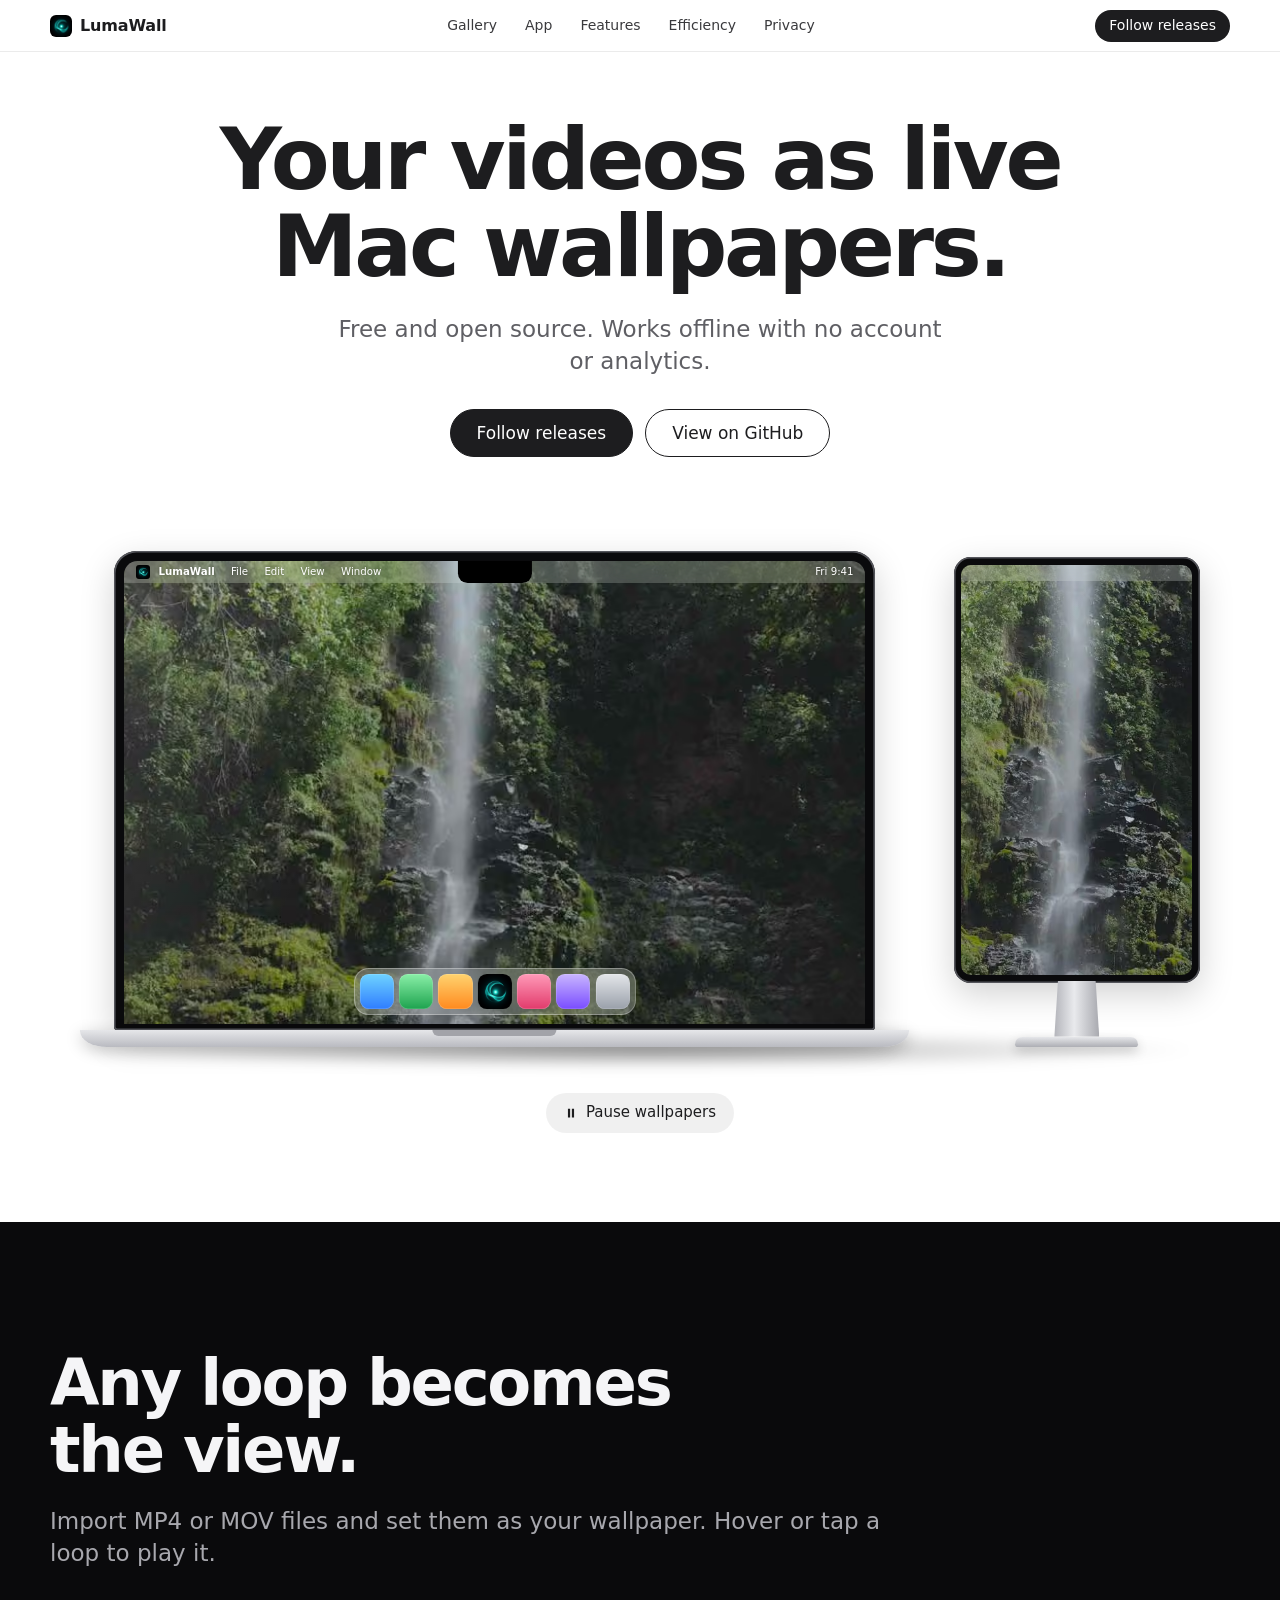
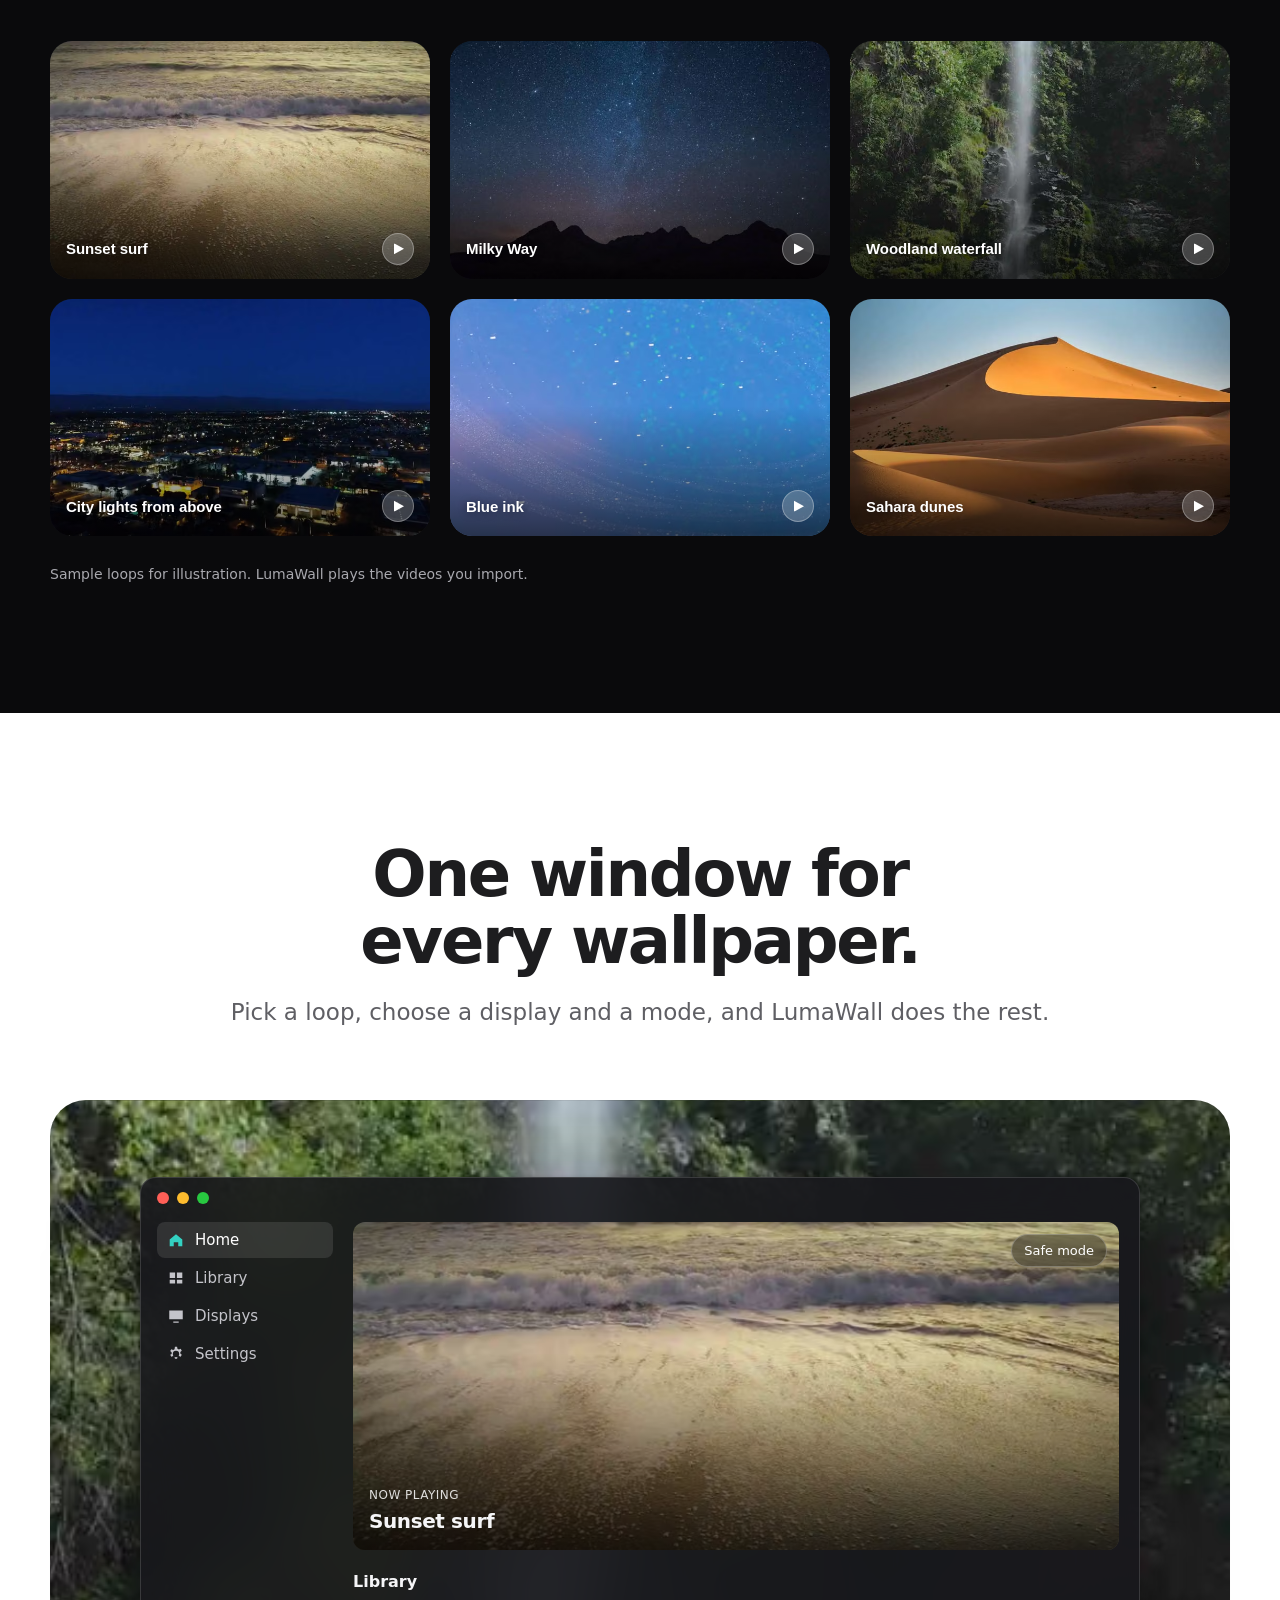
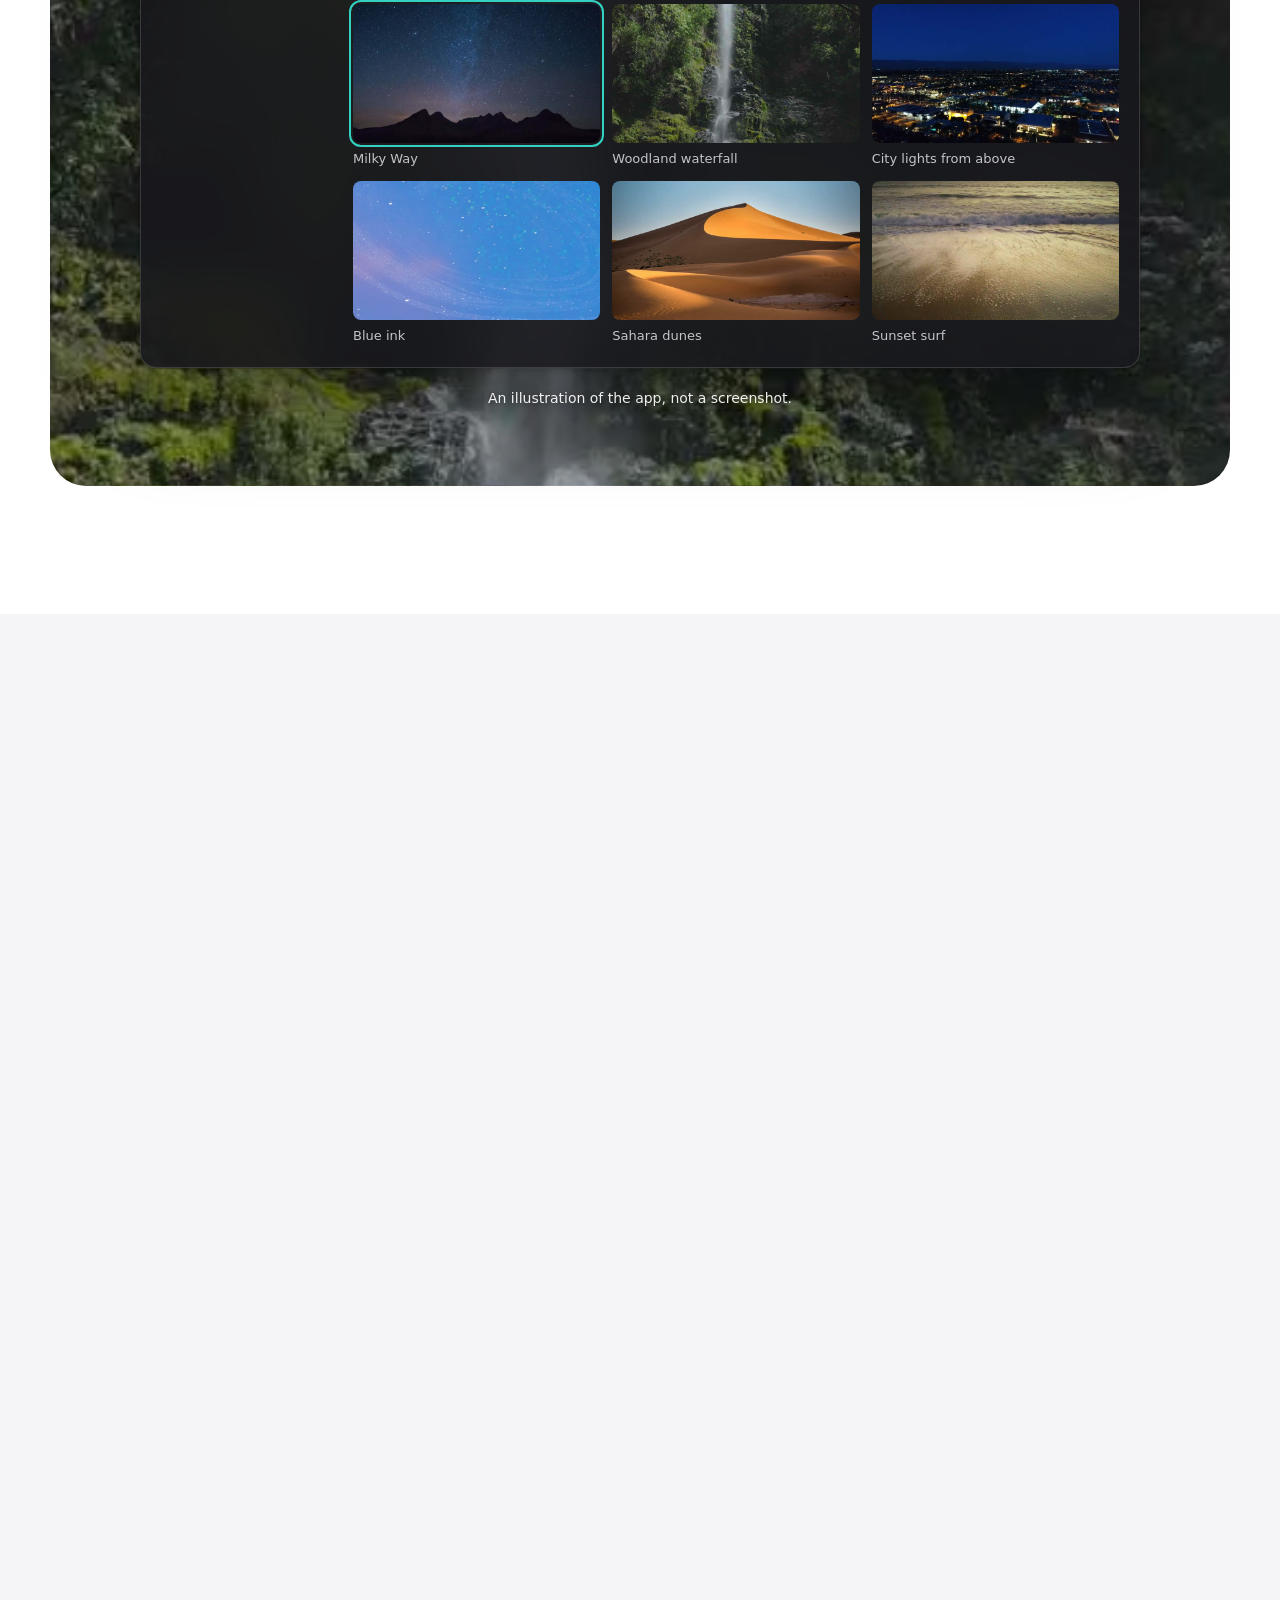
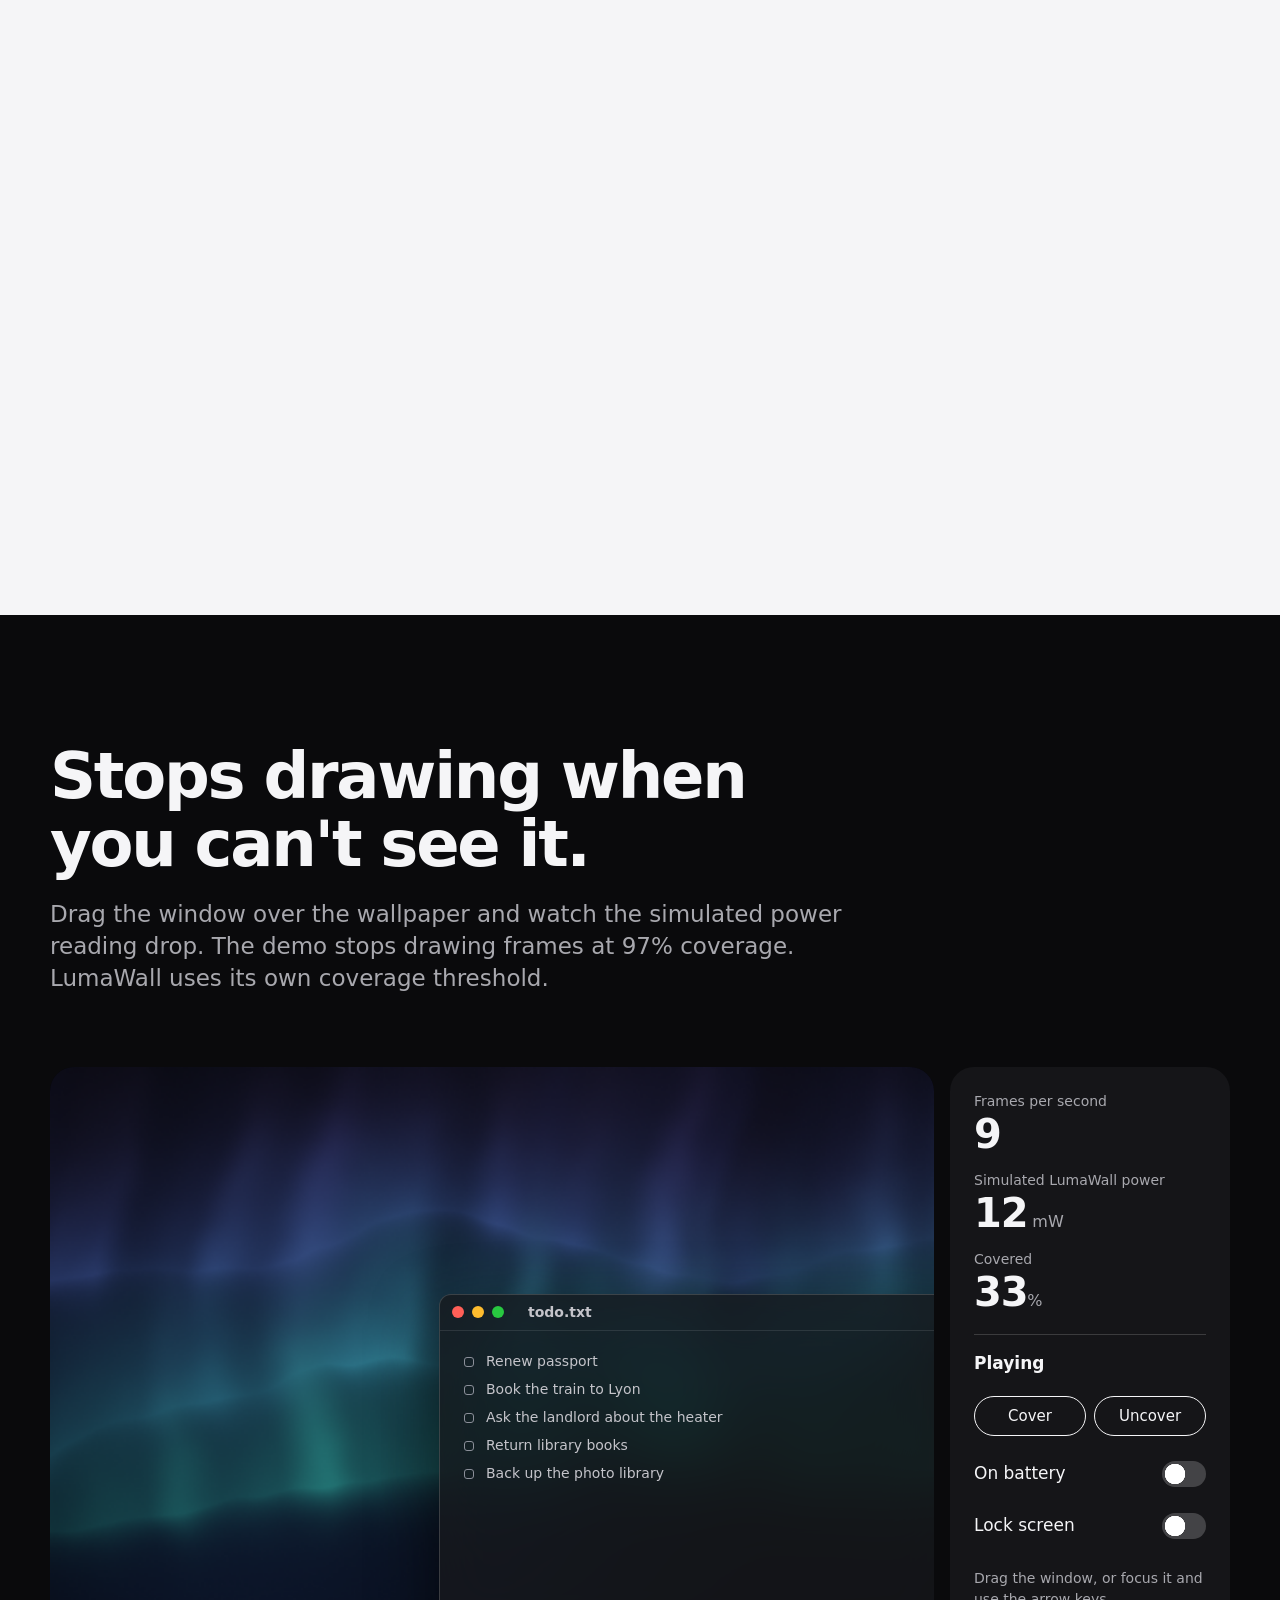
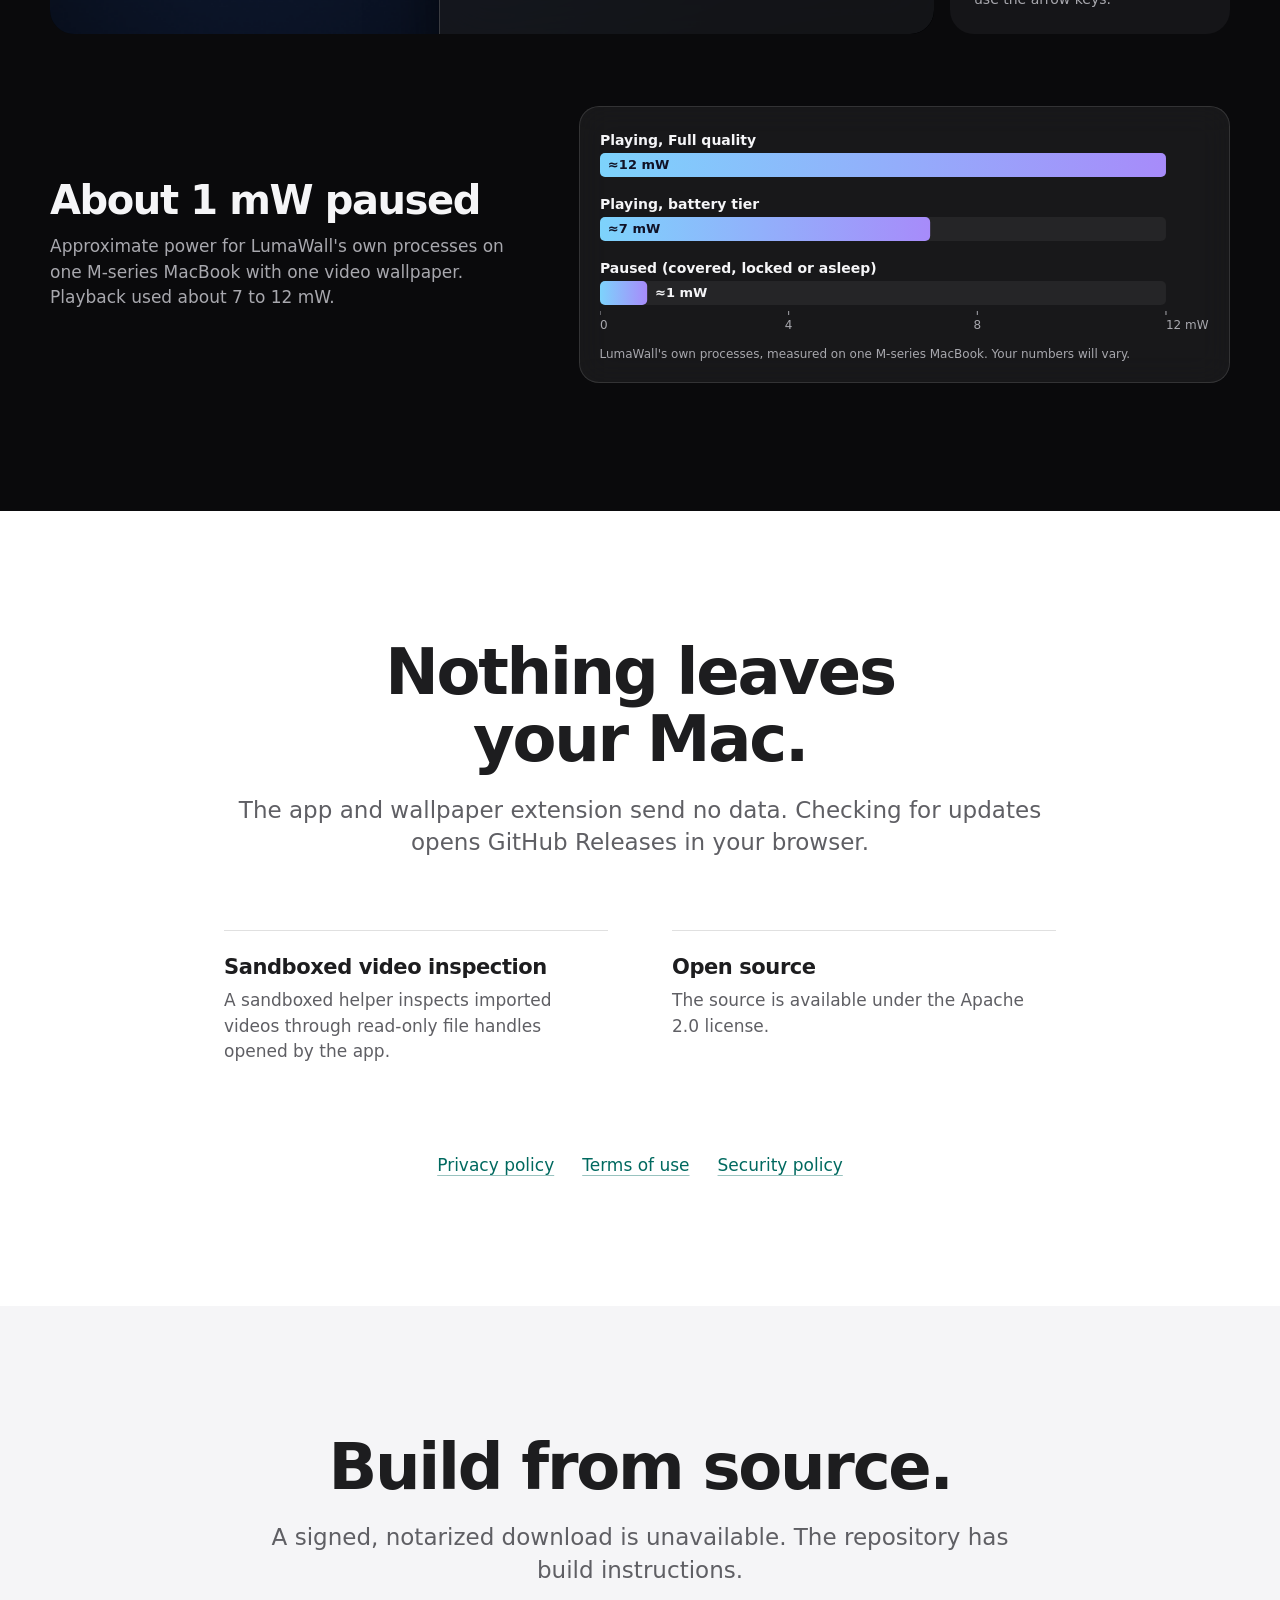
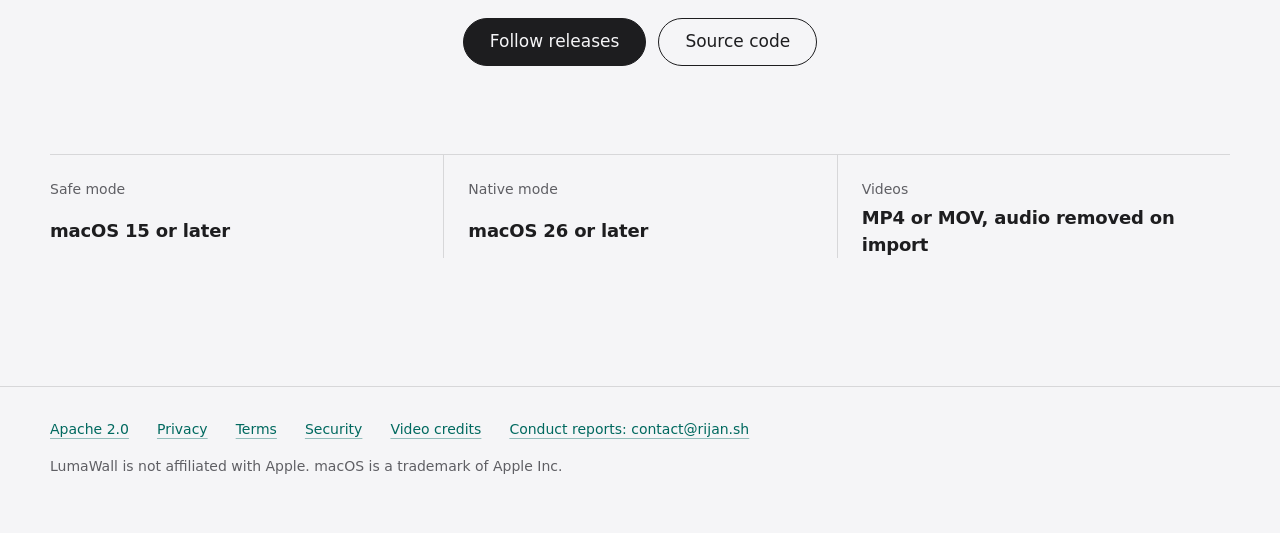
==== site/index.html @ a546da0c "perf(site): load posters as responsive images and defer clips and WebGL Posters are now AVIF/WebP/JP" ====
<!doctype html>
<html lang="en">
  <head>
    <meta charset="utf-8" />
    <meta name="viewport" content="width=device-width, initial-scale=1, viewport-fit=cover" />
    <title>LumaWall: live video wallpapers for macOS</title>
    <meta
      name="description"
      content="LumaWall plays your own videos as macOS wallpapers and stops drawing when nothing can see them. Open source, with nothing sent off your Mac."
    />
    <meta name="color-scheme" content="light" />
    <meta name="theme-color" content="#ffffff" />
    <meta property="og:title" content="LumaWall" />
    <meta property="og:description" content="The macOS video wallpaper that knows when you can't see it." />
    <link rel="icon" href="icon.png" type="image/png" />
    <link rel="apple-touch-icon" href="icon.png" />
    <link rel="stylesheet" href="styles.css" />
    <link rel="stylesheet" href="css/hero.css" />
    <link rel="stylesheet" href="css/gallery.css" />
    <link rel="stylesheet" href="css/app.css" />
    <link rel="stylesheet" href="css/features.css" />
    <link rel="stylesheet" href="css/efficiency.css" />
    <link rel="stylesheet" href="css/energy.css" />
    <script type="module" src="js/main.js"></script>
  </head>
  <body>
    <a class="skip" href="#main">Skip to content</a>

    <header class="nav" data-tone="light">
      <nav class="nav-inner" aria-label="Sections" data-nav>
        <a class="brand" href="#top"><img src="icon.png" alt="" width="22" height="22" />LumaWall</a>
        <ul id="nav-menu" data-nav-menu>
          <li><a href="#gallery">Gallery</a></li>
          <li><a href="#app">App</a></li>
          <li><a href="#features">Features</a></li>
          <li><a href="#efficiency">Efficiency</a></li>
          <li><a href="#privacy">Privacy</a></li>
        </ul>
        <a class="nav-cta" href="https://github.com/Luseefor/LumaWall/releases">Follow releases</a>
        <button type="button" class="nav-toggle" data-nav-toggle aria-expanded="false" aria-controls="nav-menu" aria-label="Menu" hidden>
          <svg viewBox="0 0 20 20" aria-hidden="true"><line class="l1" x1="3" y1="6.5" x2="17" y2="6.5" /><line class="l2" x1="3" y1="13.5" x2="17" y2="13.5" /></svg>
        </button>
      </nav>
    </header>

    <main id="main">
      <section class="hero" id="top" aria-labelledby="hero-title">
        <div class="hero-copy">
          <h1 id="hero-title">Your videos as live Mac wallpapers.</h1>
          <p class="lede">Free and open source. Works offline with no account or analytics.</p>
          <div class="actions">
            <a class="button primary" href="https://github.com/Luseefor/LumaWall/releases">Follow releases</a>
            <a class="button" href="https://github.com/Luseefor/LumaWall">View on GitHub</a>
          </div>
        </div>

        <div class="rig-wrap">
          <div class="rig" role="img" aria-label="A MacBook and a portrait display, both playing video wallpapers">
            <div class="mac">
              <div class="mac-lid">
                <div class="mac-screen" data-cycle="5200">
                  <picture class="poster"><source type="image/avif" srcset="media/wall-3-800.avif 800w, media/wall-3-1600.avif 1600w" sizes="(min-width: 1200px) 760px, 68vw" /><source type="image/webp" srcset="media/wall-3-800.webp 800w, media/wall-3-1600.webp 1600w" sizes="(min-width: 1200px) 760px, 68vw" /><img src="media/wall-3-800.jpg" srcset="media/wall-3-800.jpg 800w, media/wall-3-1600.jpg 1600w" sizes="(min-width: 1200px) 760px, 68vw" width="1600" height="900" alt="" decoding="async" fetchpriority="high" /></picture>
                  <video class="layer on" data-layer data-src="media/wall-3.mp4" muted loop playsinline preload="none" disablepictureinpicture disableremoteplayback aria-hidden="true" tabindex="-1" ></video>
                  <video class="layer" data-layer data-src="media/wall-2.mp4" muted loop playsinline preload="none" disablepictureinpicture disableremoteplayback aria-hidden="true" tabindex="-1" ></video>
                  <video class="layer" data-layer data-src="media/wall-1.mp4" muted loop playsinline preload="none" disablepictureinpicture disableremoteplayback aria-hidden="true" tabindex="-1" ></video>
                  <div class="osbar" aria-hidden="true">
                    <img src="icon.png" alt="" width="64" height="64" />
                    <b>LumaWall</b><span>File</span><span>Edit</span><span>View</span><span>Window</span>
                    <i class="osbar-gap"></i>
                    <span class="osbar-clock">Fri 9:41</span>
                  </div>
                  <div class="notch" aria-hidden="true"></div>
                  <div class="dock" aria-hidden="true">
                    <i></i><i></i>
                    <i></i><img src="icon.png" alt="" width="64" height="64" />
                    <i></i><i></i>
                    <i></i>
                  </div>
                </div>
              </div>
              <div class="mac-base"></div>
            </div>

            <div class="display">
              <div class="display-frame">
                <div class="display-screen" data-cycle="5200">
                  <picture class="poster"><source type="image/avif" srcset="media/wall-portrait-360.avif 360w, media/wall-portrait-720.avif 720w" sizes="(min-width: 1200px) 210px, 20vw" /><source type="image/webp" srcset="media/wall-portrait-360.webp 360w, media/wall-portrait-720.webp 720w" sizes="(min-width: 1200px) 210px, 20vw" /><img src="media/wall-portrait-360.jpg" srcset="media/wall-portrait-360.jpg 360w, media/wall-portrait-720.jpg 720w" sizes="(min-width: 1200px) 210px, 20vw" width="720" height="1280" alt="" decoding="async" /></picture>
                  <video class="layer on" data-layer data-src="media/wall-portrait.mp4" muted loop playsinline preload="none" disablepictureinpicture disableremoteplayback aria-hidden="true" tabindex="-1" ></video>
                  <video class="layer" data-layer data-src="media/wall-2.mp4" muted loop playsinline preload="none" disablepictureinpicture disableremoteplayback aria-hidden="true" tabindex="-1" ></video>
                  <div class="osbar" aria-hidden="true">
                    <i class="osbar-gap"></i><span class="osbar-clock">Fri 9:41</span>
                  </div>
                </div>
              </div>
              <div class="display-neck"></div>
              <div class="display-foot"></div>
            </div>
          </div>
          <button type="button" class="pill" data-hero-pause aria-pressed="false">
            <svg viewBox="0 0 16 16" width="14" height="14" aria-hidden="true"><path d="M4.5 3h2.5v10H4.5zM9 3h2.5v10H9z" fill="currentColor" /></svg>
            <span data-label>Pause wallpapers</span>
          </button>
        </div>
      </section>

      <section class="section dark" id="gallery" aria-labelledby="gallery-title">
        <div class="wrap">
          <header class="head" data-reveal>
            <h2 id="gallery-title">Any loop becomes the view.</h2>
            <p>Import MP4 or MOV files and set them as your wallpaper. Hover or tap a loop to play it.</p>
          </header>
          <ul class="cards" data-reveal>
          <li>
            <button class="card" type="button" data-card aria-pressed="false" aria-label="Play sunset surf">
              <picture class="poster"><source type="image/avif" srcset="media/wall-1-800.avif 800w, media/wall-1-1600.avif 1600w" sizes="(min-width: 1200px) 380px, (min-width: 601px) 45vw, 82vw" /><source type="image/webp" srcset="media/wall-1-800.webp 800w, media/wall-1-1600.webp 1600w" sizes="(min-width: 1200px) 380px, (min-width: 601px) 45vw, 82vw" /><img src="media/wall-1-800.jpg" srcset="media/wall-1-800.jpg 800w, media/wall-1-1600.jpg 1600w" sizes="(min-width: 1200px) 380px, (min-width: 601px) 45vw, 82vw" width="1600" height="900" alt="" decoding="async" loading="lazy" /></picture>
              <video class="card-video" data-src="media/wall-1.mp4" muted loop playsinline preload="none" disablepictureinpicture disableremoteplayback aria-hidden="true" tabindex="-1" ></video>
              <span class="card-cap"><span>Sunset surf</span><span class="card-state" aria-hidden="true"></span></span>
            </button>
          </li>
          <li>
            <button class="card" type="button" data-card aria-pressed="false" aria-label="Play milky way">
              <picture class="poster"><source type="image/avif" srcset="media/wall-2-800.avif 800w, media/wall-2-1600.avif 1600w" sizes="(min-width: 1200px) 380px, (min-width: 601px) 45vw, 82vw" /><source type="image/webp" srcset="media/wall-2-800.webp 800w, media/wall-2-1600.webp 1600w" sizes="(min-width: 1200px) 380px, (min-width: 601px) 45vw, 82vw" /><img src="media/wall-2-800.jpg" srcset="media/wall-2-800.jpg 800w, media/wall-2-1600.jpg 1600w" sizes="(min-width: 1200px) 380px, (min-width: 601px) 45vw, 82vw" width="1600" height="900" alt="" decoding="async" loading="lazy" /></picture>
              <video class="card-video" data-src="media/wall-2.mp4" muted loop playsinline preload="none" disablepictureinpicture disableremoteplayback aria-hidden="true" tabindex="-1" ></video>
              <span class="card-cap"><span>Milky Way</span><span class="card-state" aria-hidden="true"></span></span>
            </button>
          </li>
          <li>
            <button class="card" type="button" data-card aria-pressed="false" aria-label="Play woodland waterfall">
              <picture class="poster"><source type="image/avif" srcset="media/wall-3-800.avif 800w, media/wall-3-1600.avif 1600w" sizes="(min-width: 1200px) 380px, (min-width: 601px) 45vw, 82vw" /><source type="image/webp" srcset="media/wall-3-800.webp 800w, media/wall-3-1600.webp 1600w" sizes="(min-width: 1200px) 380px, (min-width: 601px) 45vw, 82vw" /><img src="media/wall-3-800.jpg" srcset="media/wall-3-800.jpg 800w, media/wall-3-1600.jpg 1600w" sizes="(min-width: 1200px) 380px, (min-width: 601px) 45vw, 82vw" width="1600" height="900" alt="" decoding="async" loading="lazy" /></picture>
              <video class="card-video" data-src="media/wall-3.mp4" muted loop playsinline preload="none" disablepictureinpicture disableremoteplayback aria-hidden="true" tabindex="-1" ></video>
              <span class="card-cap"><span>Woodland waterfall</span><span class="card-state" aria-hidden="true"></span></span>
            </button>
          </li>
          <li>
            <button class="card" type="button" data-card aria-pressed="false" aria-label="Play city lights from above">
              <picture class="poster"><source type="image/avif" srcset="media/wall-4-800.avif 800w, media/wall-4-1600.avif 1600w" sizes="(min-width: 1200px) 380px, (min-width: 601px) 45vw, 82vw" /><source type="image/webp" srcset="media/wall-4-800.webp 800w, media/wall-4-1600.webp 1600w" sizes="(min-width: 1200px) 380px, (min-width: 601px) 45vw, 82vw" /><img src="media/wall-4-800.jpg" srcset="media/wall-4-800.jpg 800w, media/wall-4-1600.jpg 1600w" sizes="(min-width: 1200px) 380px, (min-width: 601px) 45vw, 82vw" width="1600" height="900" alt="" decoding="async" loading="lazy" /></picture>
              <video class="card-video" data-src="media/wall-4.mp4" muted loop playsinline preload="none" disablepictureinpicture disableremoteplayback aria-hidden="true" tabindex="-1" ></video>
              <span class="card-cap"><span>City lights from above</span><span class="card-state" aria-hidden="true"></span></span>
            </button>
          </li>
          <li>
            <button class="card" type="button" data-card aria-pressed="false" aria-label="Play blue ink">
              <picture class="poster"><source type="image/avif" srcset="media/wall-5-800.avif 800w, media/wall-5-1600.avif 1600w" sizes="(min-width: 1200px) 380px, (min-width: 601px) 45vw, 82vw" /><source type="image/webp" srcset="media/wall-5-800.webp 800w, media/wall-5-1600.webp 1600w" sizes="(min-width: 1200px) 380px, (min-width: 601px) 45vw, 82vw" /><img src="media/wall-5-800.jpg" srcset="media/wall-5-800.jpg 800w, media/wall-5-1600.jpg 1600w" sizes="(min-width: 1200px) 380px, (min-width: 601px) 45vw, 82vw" width="1600" height="900" alt="" decoding="async" loading="lazy" /></picture>
              <video class="card-video" data-src="media/wall-5.mp4" muted loop playsinline preload="none" disablepictureinpicture disableremoteplayback aria-hidden="true" tabindex="-1" ></video>
              <span class="card-cap"><span>Blue ink</span><span class="card-state" aria-hidden="true"></span></span>
            </button>
          </li>
          <li>
            <button class="card" type="button" data-card aria-pressed="false" aria-label="Play Sahara dunes">
              <picture class="poster"><source type="image/avif" srcset="media/wall-6-800.avif 800w, media/wall-6-1600.avif 1600w" sizes="(min-width: 1200px) 380px, (min-width: 601px) 45vw, 82vw" /><source type="image/webp" srcset="media/wall-6-800.webp 800w, media/wall-6-1600.webp 1600w" sizes="(min-width: 1200px) 380px, (min-width: 601px) 45vw, 82vw" /><img src="media/wall-6-800.jpg" srcset="media/wall-6-800.jpg 800w, media/wall-6-1600.jpg 1600w" sizes="(min-width: 1200px) 380px, (min-width: 601px) 45vw, 82vw" width="1600" height="900" alt="" decoding="async" loading="lazy" /></picture>
              <video class="card-video" data-src="media/wall-6.mp4" muted loop playsinline preload="none" disablepictureinpicture disableremoteplayback aria-hidden="true" tabindex="-1" ></video>
              <span class="card-cap"><span>Sahara dunes</span><span class="card-state" aria-hidden="true"></span></span>
            </button>
          </li>
          </ul>
          <p class="note">Sample loops for illustration. LumaWall plays the videos you import.</p>
        </div>
      </section>

      <section class="section" id="app" aria-labelledby="app-title">
        <div class="wrap">
          <header class="head center" data-reveal>
            <h2 id="app-title">One window for every wallpaper.</h2>
            <p>Pick a loop, choose a display and a mode, and LumaWall does the rest.</p>
          </header>
          <figure class="stage-app" data-reveal>
            <div class="desk" aria-hidden="true"></div>
            <div class="appwin" role="img" aria-label="Illustration of the LumaWall window with a sidebar, a preview of the playing wallpaper and a library of loops">
              <div class="appwin-bar"><span class="lights"><i></i><i></i><i></i></span></div>
              <div class="appwin-body">
                <ul class="side">
                  <li class="on"><svg viewBox="0 0 20 20" aria-hidden="true"><path d="M3 9.5 10 3.5l7 6V17h-4.5v-4.5h-5V17H3z" /></svg><span>Home</span></li>
                  <li><svg viewBox="0 0 20 20" aria-hidden="true"><path d="M3 4h6v6H3zM11 4h6v6h-6zM3 12h6v4H3zM11 12h6v4h-6z" /></svg><span>Library</span></li>
                  <li><svg viewBox="0 0 20 20" aria-hidden="true"><path d="M2.5 4h15v9.5h-15zM7 16h6v1.5H7z" /></svg><span>Displays</span></li>
                  <li><svg viewBox="0 0 20 20" aria-hidden="true"><path d="M10 6.5a3.5 3.5 0 1 0 0 7 3.5 3.5 0 0 0 0-7zM8.8 2h2.4l.4 2.1 1.6.9 2-.8 1.2 2.1-1.6 1.4v1.8l1.6 1.4-1.2 2.1-2-.8-1.6.9-.4 2.1H8.8l-.4-2.1-1.6-.9-2 .8-1.2-2.1L5.2 10V8.2L3.6 6.8l1.2-2.1 2 .8 1.6-.9z" fill-rule="evenodd" /></svg><span>Settings</span></li>
                </ul>
                <div class="main">
                  <div class="preview">
                    <picture class="poster"><source type="image/avif" srcset="media/wall-1-800.avif 800w, media/wall-1-1600.avif 1600w" sizes="(min-width: 900px) 520px, 90vw" /><source type="image/webp" srcset="media/wall-1-800.webp 800w, media/wall-1-1600.webp 1600w" sizes="(min-width: 900px) 520px, 90vw" /><img src="media/wall-1-800.jpg" srcset="media/wall-1-800.jpg 800w, media/wall-1-1600.jpg 1600w" sizes="(min-width: 900px) 520px, 90vw" width="1600" height="900" alt="" decoding="async" loading="lazy" /></picture>
                    <video data-autoplay data-src="media/wall-1.mp4" muted loop playsinline preload="none" disablepictureinpicture disableremoteplayback aria-hidden="true" tabindex="-1" ></video>
                    <div class="preview-meta">
                      <span class="eyebrow">Now playing</span>
                      <strong>Sunset surf</strong>
                    </div>
                    <span class="chip">Safe mode</span>
                  </div>
                  <h3 class="main-title">Library</h3>
                  <ul class="thumbs">
                  <li><img src="media/wall-2-800.jpg" alt="" loading="lazy" width="1600" height="900" /><span>Milky Way</span></li>
                  <li><img src="media/wall-3-800.jpg" alt="" loading="lazy" width="1600" height="900" /><span>Woodland waterfall</span></li>
                  <li><img src="media/wall-4-800.jpg" alt="" loading="lazy" width="1600" height="900" /><span>City lights from above</span></li>
                  <li><img src="media/wall-5-800.jpg" alt="" loading="lazy" width="1600" height="900" /><span>Blue ink</span></li>
                  <li><img src="media/wall-6-800.jpg" alt="" loading="lazy" width="1600" height="900" /><span>Sahara dunes</span></li>
                  <li><img src="media/wall-1-800.jpg" alt="" loading="lazy" width="1600" height="900" /><span>Sunset surf</span></li>
                  </ul>
                </div>
              </div>
            </div>
            <figcaption>An illustration of the app, not a screenshot.</figcaption>
          </figure>
        </div>
      </section>

      <section class="section alt" id="features" aria-labelledby="features-title">
        <div class="wrap">
          <header class="head" data-reveal>
            <h2 id="features-title">Built for every Mac setup.</h2>
          </header>
          <ul class="bento">
            <li class="tile t-safe" data-reveal>
              <img class="tile-bg" src="media/wall-2-800.jpg" alt="" loading="lazy" width="1600" height="900" />
              <div class="layers" aria-hidden="true">
                <span class="layer-card l1">Muted video overlay</span>
                <span class="layer-card l2">Still poster</span>
                <span class="layer-card l3">System wallpaper files, untouched</span>
              </div>
              <div class="tile-text">
                <h3>Safe mode by default</h3>
                <p>
                  On macOS 15 or later, Safe mode plays muted video in a desktop overlay above a still poster. It
                  uses documented macOS APIs and leaves system wallpaper files alone.
                </p>
              </div>
            </li>
            <li class="tile t-native" data-reveal>
              <div class="mini-ui" aria-hidden="true">
                <div class="row"><span>Native mode</span><span class="toggle on"></span></div>
                <span class="badge">Experimental · macOS 26</span>
                <span class="mini-button">Restore original wallpaper</span>
              </div>
              <div class="tile-text">
                <h3>Native mode on macOS 26 or later</h3>
                <p>
                  Opt in for desktop and lock screen wallpapers, at your own risk. It uses undocumented interfaces,
                  edits system wallpaper settings and restarts WallpaperAgent. If an assignment fails, LumaWall falls
                  back to Safe mode, and Restore original wallpaper brings back your settings from a local backup.
                </p>
              </div>
            </li>
            <li class="tile t-displays" data-reveal>
              <div class="mini-displays" aria-hidden="true">
                <span class="md wide"><img src="media/wall-4-800.jpg" alt="" loading="lazy" width="1600" height="900" /></span>
                <span class="md tall"><img src="media/wall-portrait-360.jpg" alt="" loading="lazy" width="720" height="1280" /></span>
              </div>
              <div class="tile-text">
                <h3>Every display</h3>
                <p>Use the same video everywhere or set one per display, including portrait displays.</p>
              </div>
            </li>
            <li class="tile t-time dark" data-reveal>
              <div class="day-night" aria-hidden="true">
                <span class="dn day"><img src="media/wall-1-800.jpg" alt="" loading="lazy" width="1600" height="900" /><svg viewBox="0 0 20 20"><circle cx="10" cy="10" r="3.6" /><path d="M10 2v2.4M10 15.6V18M2 10h2.4M15.6 10H18M4.3 4.3 6 6M14 14l1.7 1.7M15.7 4.3 14 6M6 14l-1.7 1.7" /></svg></span>
                <span class="dn night"><img src="media/wall-3-800.jpg" alt="" loading="lazy" width="1600" height="900" /><svg viewBox="0 0 20 20"><path d="M16.5 12.2A7 7 0 0 1 7.8 3.5a7 7 0 1 0 8.7 8.7z" /></svg></span>
              </div>
              <div class="tile-text">
                <h3>Playlists and schedules</h3>
                <p>Schedule a playlist, or switch between two videos by time of day or macOS appearance.</p>
              </div>
            </li>
            <li class="tile t-battery" data-reveal>
              <div class="big-number" aria-hidden="true">
                <span>720p</span>
                <svg viewBox="0 0 48 22" width="48" height="22"><rect x="1" y="1" width="42" height="20" rx="6" fill="none" stroke="currentColor" stroke-width="2" /><rect x="5" y="5" width="14" height="12" rx="3" fill="currentColor" /><path d="M45.5 8v6" stroke="currentColor" stroke-width="2.5" stroke-linecap="round" /></svg>
              </div>
              <div class="tile-text">
                <h3>720p playback on battery</h3>
                <p>On battery, LumaWall can switch to a 720p copy of your video.</p>
              </div>
            </li>
            <li class="tile t-rules" data-reveal>
              <div class="tile-text">
                <h3>Pauses when nothing can see it</h3>
                <p>
                  Playback pauses when displays sleep or Game Mode is active. Settings also let you pause on covered
                  displays or when your Mac locks. Reduce Motion shows a still frame.
                </p>
              </div>
              <ul class="states" aria-hidden="true">
                <li>Covered</li><li>Locked</li><li>Display asleep</li><li>Game Mode</li>
              </ul>
            </li>
          </ul>
        </div>
      </section>

      <section class="section dark" id="efficiency" aria-labelledby="efficiency-title">
        <div class="wrap">
          <header class="head" data-reveal>
            <h2 id="efficiency-title">Stops drawing when you can't see it.</h2>
            <p>
              Drag the window over the wallpaper and watch the simulated power reading drop. The demo stops drawing
              frames at 97% coverage. LumaWall uses its own coverage threshold.
            </p>
          </header>

          <div class="demo" data-demo data-reveal>
            <div class="stage" data-stage>
              <canvas class="wall" aria-hidden="true"></canvas>
              <div
                class="window"
                data-window
                tabindex="0"
                role="group"
                aria-label="todo.txt window"
                aria-describedby="window-hint"
              >
                <div class="titlebar">
                  <span class="lights" aria-hidden="true"><i></i><i></i><i></i></span>
                  <span class="title">todo.txt</span>
                </div>
                <ul class="window-body" aria-hidden="true">
                  <li>Renew passport</li>
                  <li>Book the train to Lyon</li>
                  <li>Ask the landlord about the heater</li>
                  <li>Return library books</li>
                  <li>Back up the photo library</li>
                </ul>
              </div>
            </div>

            <div class="panel">
              <dl class="readouts">
                <div>
                  <dt>Frames per second</dt>
                  <dd class="num" data-fps>60</dd>
                </div>
                <div>
                  <dt>Simulated LumaWall power</dt>
                  <dd><span class="num" data-mw>12</span><span class="unit"> mW</span></dd>
                </div>
                <div>
                  <dt>Covered</dt>
                  <dd><span class="num" data-cover>0</span><span class="unit">%</span></dd>
                </div>
              </dl>
              <p class="status" data-status role="status" aria-live="polite">Playing</p>

              <div class="controls">
                <div class="pair">
                  <button type="button" class="button small" data-cover-button>Cover</button>
                  <button type="button" class="button small" data-uncover-button>Uncover</button>
                </div>
                <button type="button" class="switch" role="switch" aria-checked="false" data-battery>On battery</button>
                <button type="button" class="switch" role="switch" aria-checked="false" data-lock>Lock screen</button>
              </div>
              <p class="hint" id="window-hint">Drag the window, or focus it and use the arrow keys.</p>
              <p class="hint" data-still-note hidden>
                Reduced motion is on. The wallpaper stays still while the demo simulates playback.
              </p>
            </div>
          </div>

          <div class="energy" data-reveal>
            <div class="energy-copy">
              <h3>About 1 mW paused</h3>
              <p>
                Approximate power for LumaWall's own processes on one M-series MacBook with one video wallpaper.
                Playback used about 7 to 12 mW.
              </p>
            </div>
            <div data-energy-chart></div>
          </div>
        </div>
      </section>

      <section class="section" id="privacy" aria-labelledby="privacy-title">
        <div class="wrap privacy">
          <header class="head center" data-reveal>
            <h2 id="privacy-title">Nothing leaves your Mac.</h2>
            <p>The app and wallpaper extension send no data. Checking for updates opens GitHub Releases in your browser.</p>
          </header>
          <ul class="facts" data-reveal>
            <li>
              <h3>Sandboxed video inspection</h3>
              <p>A sandboxed helper inspects imported videos through read-only file handles opened by the app.</p>
            </li>
            <li>
              <h3>Open source</h3>
              <p>The source is available under the Apache 2.0 license.</p>
            </li>
          </ul>
          <p class="links">
            <a href="https://github.com/Luseefor/LumaWall/blob/main/PRIVACY.md">Privacy policy</a>
            <a href="https://github.com/Luseefor/LumaWall/blob/main/TERMS.md">Terms of use</a>
            <a href="https://github.com/Luseefor/LumaWall/blob/main/SECURITY.md">Security policy</a>
          </p>
        </div>
      </section>

      <section class="section alt get-section" id="get" aria-labelledby="get-title">
        <div class="wrap">
          <div class="get" data-reveal>
            <h2 id="get-title">Build from source.</h2>
            <p>A signed, notarized download is unavailable. The repository has build instructions.</p>
            <div class="actions">
              <a class="button primary" href="https://github.com/Luseefor/LumaWall/releases">Follow releases</a>
              <a class="button" href="https://github.com/Luseefor/LumaWall">Source code</a>
            </div>
          </div>
          <dl class="requirements" data-reveal>
            <div>
              <dt>Safe mode</dt>
              <dd>macOS 15 or later</dd>
            </div>
            <div>
              <dt>Native mode</dt>
              <dd>macOS 26 or later</dd>
            </div>
            <div>
              <dt>Videos</dt>
              <dd>MP4 or MOV, audio removed on import</dd>
            </div>
          </dl>
        </div>
      </section>
    </main>

    <footer class="footer">
      <div class="wrap">
        <p class="links">
          <a href="https://github.com/Luseefor/LumaWall/blob/main/LICENSE">Apache 2.0</a>
          <a href="https://github.com/Luseefor/LumaWall/blob/main/PRIVACY.md">Privacy</a>
          <a href="https://github.com/Luseefor/LumaWall/blob/main/TERMS.md">Terms</a>
          <a href="https://github.com/Luseefor/LumaWall/blob/main/SECURITY.md">Security</a>
          <a href="media/CREDITS.md">Video credits</a>
          <a href="mailto:contact@rijan.sh">Conduct reports: contact@rijan.sh</a>
        </p>
        <p class="fine">LumaWall is not affiliated with Apple. macOS is a trademark of Apple Inc.</p>
      </div>
    </footer>
  </body>
</html>
---- site/styles.css ----
:root {
  color-scheme: light;

  --bg: #fff;
  --bg-alt: #f5f5f7;
  --ink: #1d1d1f;
  --ink-2: #5f5f64;
  --line: rgb(0 0 0 / 0.12);
  --link: #00695f;
  --focus: #007a6e;
  /* The app's accent (Theme.accent in Brand.swift). */
  --accent: #33d1c2;

  --font: system-ui, -apple-system, BlinkMacSystemFont, "SF Pro Display", "Segoe UI", Roboto, "Helvetica Neue", Arial,
    sans-serif;

  --nav: 52px;
  --gutter: clamp(20px, 5vw, 48px);
  --page: min(1180px, 100% - 2 * var(--gutter));

  --ease: cubic-bezier(0.22, 1, 0.36, 1);
  --pad-y: clamp(80px, 10vw, 136px);

  --text-hero: clamp(2.75rem, 1.2rem + 5.2vw, 5.5rem);
  --text-title: clamp(2.125rem, 1.2rem + 3.6vw, 4rem);
  --text-lede: clamp(1.125rem, 1rem + 0.55vw, 1.5rem);
}

/* Dark sections reset the palette; everything inside follows. */
.dark {
  color-scheme: dark;
  --bg: #0a0a0c;
  --ink: #f5f5f7;
  --ink-2: #a8a8ae;
  --line: rgb(255 255 255 / 0.16);
  --link: #5eead9;
  --focus: #33d1c2;
}

.alt {
  --bg: var(--bg-alt);
}

*,
*::before,
*::after {
  box-sizing: border-box;
}

html {
  /* An anchor jump lands the section's top edge flush under the fixed nav. */
  scroll-padding-top: var(--nav);
  background: var(--bg);
  -webkit-text-size-adjust: 100%;
  overflow-x: clip; /* the energy chart's hidden data table is wider than a phone */
}

body {
  margin: 0;
  background: var(--bg);
  color: var(--ink);
  font: 400 1.0625rem / 1.5 var(--font);
  -webkit-font-smoothing: antialiased;
  text-rendering: optimizeLegibility;
}

h1,
h2,
h3,
p,
ul,
dl,
dd,
figure {
  margin: 0;
}

ul {
  padding: 0;
  list-style: none;
}

a {
  color: inherit;
}

:focus-visible {
  outline: 2px solid var(--focus);
  outline-offset: 3px;
  border-radius: 8px;
}

.num {
  font-variant-numeric: tabular-nums;
}

.skip {
  position: fixed;
  top: 8px;
  left: 8px;
  z-index: 20;
  padding: 8px 16px;
  border-radius: 8px;
  background: var(--ink);
  color: var(--bg);
  font-weight: 600;
  transform: translateY(-200%);
}

.skip:focus-visible {
  transform: none;
}

/* Navigation: crisp white glass on light sections, dark glass over dark ones (js/nav.js sets data-tone). */

.nav {
  --nav-bg: rgb(255 255 255 / 0.86);
  --nav-ink: #1d1d1f;
  --nav-ink-2: #3a3a3d;
  --nav-ink-hover: #000;
  --nav-line: rgb(0 0 0 / 0.08);
  --nav-cta-bg: #1d1d1f;
  --nav-cta-ink: #fff;
  --nav-cta-hover: #000;
  position: fixed;
  inset: 0 0 auto;
  z-index: 10;
  height: var(--nav);
  background: var(--nav-bg);
  border-bottom: 1px solid var(--nav-line);
  color: var(--nav-ink);
  -webkit-backdrop-filter: saturate(1.8) blur(20px);
  backdrop-filter: saturate(1.8) blur(20px);
  transition:
    background-color 200ms ease-out,
    color 200ms ease-out;
}

.nav[data-tone="dark"] {
  --nav-bg: rgb(10 10 12 / 0.78);
  --nav-ink: #f5f5f7;
  --nav-ink-2: #c9c9ce;
  --nav-ink-hover: #fff;
  --nav-line: rgb(255 255 255 / 0.14);
  --nav-cta-bg: #f5f5f7;
  --nav-cta-ink: #1d1d1f;
  --nav-cta-hover: #fff;
}

.nav-inner {
  display: flex;
  align-items: center;
  justify-content: space-between;
  gap: 24px;
  width: var(--page);
  height: 100%;
  margin: 0 auto;
  color: var(--nav-ink);
  font-size: 0.875rem;
}

.nav-inner ul {
  display: flex;
  gap: 28px;
  margin-inline: auto;
}

.nav-inner a {
  text-decoration: none;
}

.nav-inner ul a {
  color: var(--nav-ink-2);
  transition: color 160ms ease-out;
}

.nav-inner ul a:hover {
  color: var(--nav-ink-hover);
}

.nav :focus-visible {
  outline-color: currentColor;
}

.brand {
  display: inline-flex;
  align-items: center;
  gap: 8px;
  font-weight: 600;
  font-size: 1rem;
  letter-spacing: -0.01em;
}

.brand img {
  border-radius: 6px;
}

.nav-cta {
  display: inline-flex;
  align-items: center;
  min-height: 32px;
  padding: 0 14px;
  border-radius: 999px;
  background: var(--nav-cta-bg);
  color: var(--nav-cta-ink);
  font-weight: 500;
  transition: background-color 160ms ease-out;
}

.nav-cta:hover {
  background: var(--nav-cta-hover);
}

.nav-toggle {
  display: none;
  align-items: center;
  justify-content: center;
  width: 44px;
  height: 44px;
  margin-right: -10px;
  padding: 0;
  border: 0;
  border-radius: 10px;
  background: none;
  color: inherit;
  cursor: pointer;
}

.nav-toggle svg {
  width: 20px;
  height: 20px;
}

.nav-toggle line {
  stroke: currentColor;
  stroke-width: 1.8;
  stroke-linecap: round;
  transform-origin: 10px 10px;
  transition:
    transform 200ms var(--ease),
    opacity 120ms ease-out;
}

.nav-toggle[aria-expanded="true"] .l1 {
  transform: translateY(3.5px) rotate(45deg);
}

.nav-toggle[aria-expanded="true"] .l2 {
  transform: translateY(-3.5px) rotate(-45deg);
}

/* Buttons */

.actions {
  display: flex;
  flex-wrap: wrap;
  gap: 12px;
  margin-top: 32px;
}

.button {
  display: inline-flex;
  align-items: center;
  justify-content: center;
  min-height: 48px;
  padding: 0 26px;
  border: 1.5px solid var(--ink);
  border-radius: 999px;
  background: transparent;
  color: var(--ink);
  font: 500 1.0625rem / 1 var(--font);
  text-decoration: none;
  cursor: pointer;
  transition:
    background-color 160ms ease-out,
    color 160ms ease-out,
    transform 160ms var(--ease);
}

.button:hover {
  background: var(--ink);
  color: var(--bg);
}

.button:active {
  transform: scale(0.98);
}

.button.primary {
  background: var(--ink);
  color: var(--bg);
}

.button.primary:hover {
  background: color-mix(in srgb, var(--ink) 82%, var(--bg));
  border-color: transparent;
}

.button.small {
  min-height: 40px;
  padding: 0 18px;
  font-size: 0.9375rem;
}

/* Sections */

.section {
  background: var(--bg);
  color: var(--ink);
  padding: var(--pad-y) 0;
}

.wrap {
  width: var(--page);
  margin: 0 auto;
}

.head {
  max-width: 52rem;
  margin-bottom: clamp(40px, 6vw, 72px);
}

.head.center {
  margin-inline: auto;
  text-align: center;
}

.head h2,
.get h2 {
  font-size: var(--text-title);
  font-weight: 700;
  line-height: 1.05;
  letter-spacing: -0.035em;
  text-wrap: balance;
}

.head p,
.get p {
  margin-top: 20px;
  color: var(--ink-2);
  font-size: var(--text-lede);
  line-height: 1.4;
  text-wrap: pretty;
}

.note {
  margin-top: 28px;
  color: var(--ink-2);
  font-size: 0.875rem;
}

.links {
  display: flex;
  flex-wrap: wrap;
  gap: 8px 28px;
}

.links a {
  color: var(--link);
  text-underline-offset: 4px;
  text-decoration-color: color-mix(in srgb, var(--link) 40%, transparent);
}

.links a:hover {
  text-decoration-color: currentColor;
}

/* Privacy */

.privacy .links {
  justify-content: center;
  margin-top: clamp(40px, 6vw, 64px);
}

.facts {
  display: grid;
  grid-template-columns: repeat(2, minmax(0, 1fr));
  gap: 0 clamp(24px, 5vw, 72px);
  max-width: 52rem;
  margin-inline: auto;
}

.facts li {
  padding: 24px 0;
  border-top: 1px solid var(--line);
}

.facts h3,
.tile h3 {
  font-size: 1.3125rem;
  font-weight: 650;
  line-height: 1.2;
  letter-spacing: -0.02em;
}

.facts p {
  margin-top: 8px;
  color: var(--ink-2);
}

/* Get it */

.get {
  max-width: 52rem;
  margin: 0 auto;
  text-align: center;
}

.get .actions {
  justify-content: center;
}

.requirements {
  display: grid;
  grid-template-columns: repeat(3, minmax(0, 1fr));
  margin-top: clamp(48px, 7vw, 88px);
  border-top: 1px solid var(--line);
}

.requirements div {
  display: grid;
  gap: 4px;
  padding: 24px 24px 0 0;
}

.requirements div + div {
  padding-left: 24px;
  border-left: 1px solid var(--line);
}

.requirements dt {
  color: var(--ink-2);
  font-size: 0.875rem;
}

.requirements dd {
  font-size: 1.125rem;
  font-weight: 600;
  letter-spacing: -0.01em;
}

/* Footer */

.footer {
  padding: 32px 0 56px;
  background: var(--bg-alt);
  border-top: 1px solid var(--line);
  font-size: 0.875rem;
}

.footer .fine {
  margin-top: 16px;
  color: var(--ink-2);
}

/* Reveal on scroll: only elements that start below the fold are hidden. */

@media (prefers-reduced-motion: no-preference) {
  html {
    scroll-behavior: smooth;
  }

  .will-reveal {
    opacity: 0;
    transform: translateY(28px);
    transition:
      opacity 800ms var(--ease),
      transform 800ms var(--ease);
  }

  .will-reveal.in {
    opacity: 1;
    transform: none;
  }
}

@media (max-width: 860px) {
  .nav-inner {
    gap: 12px;
  }

  .nav-cta {
    margin-left: auto;
  }

  .nav-toggle:not([hidden]) {
    display: inline-flex;
  }

  .nav-inner ul {
    display: none;
  }

  /* With scripting the links become a dropdown menu. */
  .nav-js .nav-inner ul {
    display: flex;
    position: fixed;
    inset: var(--nav) 0 auto;
    flex-direction: column;
    gap: 0;
    padding: 8px var(--gutter) 16px;
    background: var(--nav-bg);
    border-bottom: 1px solid var(--nav-line);
    -webkit-backdrop-filter: saturate(1.8) blur(20px);
    backdrop-filter: saturate(1.8) blur(20px);
    font-size: 1.0625rem;
  }

  .nav-js .nav-inner ul[hidden] {
    display: none;
  }

  .nav-js .nav-inner ul a {
    display: flex;
    align-items: center;
    min-height: 48px;
    border-bottom: 1px solid var(--nav-line);
    color: var(--nav-ink);
  }

  .nav-js .nav-inner ul li:last-child a {
    border-bottom: 0;
  }
}

@media (max-width: 380px) {
  .nav-cta {
    padding: 0 10px;
    font-size: 0.8125rem;
  }
}

@media (max-width: 600px) {
  .facts {
    grid-template-columns: 1fr;
  }

  .requirements {
    grid-template-columns: 1fr;
  }

  .requirements div,
  .requirements div + div {
    padding: 18px 0;
    border-left: 0;
    border-bottom: 1px solid var(--line);
  }

  .requirements {
    border-top: 0;
  }

  .button {
    flex: 1 1 auto;
  }
}

@media (prefers-reduced-motion: reduce) {
  *,
  *::before,
  *::after {
    transition-duration: 0.01ms !important;
  }
}

@media (prefers-reduced-transparency: reduce) {
  .nav,
  .nav-inner ul {
    --nav-bg: #fff;
    -webkit-backdrop-filter: none;
    backdrop-filter: none;
  }

  .nav[data-tone="dark"] {
    --nav-bg: #0a0a0c;
  }
}
---- site/css/hero.css ----
.hero {
  padding: calc(var(--nav) + clamp(32px, 5vw, 72px)) 0 clamp(56px, 7vw, 96px);
  background: var(--bg);
  text-align: center;
  overflow: hidden;
}

.hero-copy {
  width: var(--page);
  margin: 0 auto;
}

.hero h1 {
  max-width: 14em;
  margin: 0 auto;
  font-size: var(--text-hero);
  font-weight: 700;
  line-height: 1.02;
  letter-spacing: -0.038em;
  text-wrap: balance;
}

.hero .lede {
  max-width: 40rem;
  margin: 22px auto 0;
  color: var(--ink-2);
  font-size: var(--text-lede);
  line-height: 1.4;
  text-wrap: pretty;
}

.hero .actions {
  justify-content: center;
}

/* The desk: a MacBook and a portrait display, drawn with CSS and sized in container units. */

.rig-wrap {
  width: min(1120px, 100% - 2 * var(--gutter) + 40px);
  margin: clamp(32px, 4vw, 52px) auto 0;
}

.rig {
  position: relative;
  aspect-ratio: 2 / 1;
  container-type: inline-size;
  isolation: isolate;
}

.rig::before {
  content: "";
  position: absolute;
  inset: auto 0 0 1cqw;
  z-index: -1;
  height: 3.4cqw;
  background: radial-gradient(closest-side, rgb(0 0 0 / 0.3), transparent);
  filter: blur(6px);
}

/* The poster is a real image so it can load first; the clip fades in over it. */
.poster {
  position: absolute;
  inset: 0;
  display: block;
}

.poster img {
  display: block;
  width: 100%;
  height: 100%;
  object-fit: cover;
}

.layer {
  position: absolute;
  inset: 0;
  width: 100%;
  height: 100%;
  object-fit: cover;
  opacity: 0;
  transition: opacity 1.2s ease;
  pointer-events: none;
}

.layer.on {
  opacity: 1;
}

.mac {
  position: absolute;
  bottom: 2cqw;
  left: 3cqw;
  width: 68cqw;
}

.mac-lid {
  padding: 0.9cqw 0.9cqw 0.5cqw;
  border-radius: 2cqw 2cqw 0.3cqw 0.3cqw;
  background: #0a0a0c;
  box-shadow:
    inset 0 0 0 0.14cqw #55565c,
    0 1cqw 3cqw rgb(0 0 0 / 0.18);
}

.mac-screen,
.display-screen {
  position: relative;
  overflow: hidden;
  background: #16171b;
  container-type: inline-size;
}

.mac-screen {
  aspect-ratio: 16 / 10;
  border-radius: 1.2cqw 1.2cqw 0 0;
}

.mac-screen::after,
.display-screen::after {
  content: "";
  position: absolute;
  inset: 0;
  background: linear-gradient(115deg, rgb(255 255 255 / 0.14), transparent 34%);
  pointer-events: none;
}

.mac-base {
  position: relative;
  width: calc(100% + 6cqw);
  height: 1.5cqw;
  margin-left: -3cqw;
  border-radius: 0 0 2.4cqw 2.4cqw / 0 0 1.4cqw 1.4cqw;
  background: linear-gradient(#e6e7ea, #b9bac0);
  box-shadow: 0 0.4cqw 1.4cqw rgb(0 0 0 / 0.22);
}

.mac-base::before {
  content: "";
  position: absolute;
  top: 0;
  left: 50%;
  width: 11cqw;
  height: 0.55cqw;
  border-radius: 0 0 1cqw 1cqw;
  background: #a2a3a9;
  transform: translateX(-50%);
}

/* The menu bar and Dock are sized from their own screen. */

.osbar {
  position: absolute;
  inset: 0 0 auto;
  z-index: 1;
  display: flex;
  align-items: center;
  gap: 2.2cqw;
  height: var(--bar, 3cqw);
  padding: 0 1.6cqw;
  background: rgb(255 255 255 / 0.2);
  color: #fff;
  font-size: calc(var(--bar, 3cqw) * 0.46);
  line-height: 1;
  white-space: nowrap;
  -webkit-backdrop-filter: blur(12px) saturate(1.5);
  backdrop-filter: blur(12px) saturate(1.5);
  text-shadow: 0 0 3px rgb(0 0 0 / 0.35);
}

.osbar img {
  width: calc(var(--bar, 3cqw) * 0.62);
  height: calc(var(--bar, 3cqw) * 0.62);
  margin-right: -1cqw;
  border-radius: 22%;
}

.osbar b {
  font-weight: 700;
}

.osbar-gap {
  flex: 1;
}

.notch {
  position: absolute;
  top: 0;
  left: 50%;
  z-index: 2;
  width: 10cqw;
  height: 3cqw;
  border-radius: 0 0 1.3cqw 1.3cqw;
  background: #000;
  transform: translateX(-50%);
}

.dock {
  position: absolute;
  bottom: 1.3cqw;
  left: 50%;
  z-index: 1;
  display: flex;
  gap: 0.7cqw;
  padding: 0.7cqw;
  border: 0.1cqw solid rgb(255 255 255 / 0.32);
  border-radius: 2cqw;
  background: rgb(255 255 255 / 0.24);
  transform: translateX(-50%);
  -webkit-backdrop-filter: blur(16px) saturate(1.6);
  backdrop-filter: blur(16px) saturate(1.6);
}

.dock i,
.dock img {
  display: block;
  width: 4.6cqw;
  height: 4.6cqw;
  border-radius: 1.2cqw;
  background: linear-gradient(var(--a), var(--b));
  box-shadow: inset 0 0 0 0.08cqw rgb(255 255 255 / 0.28);
}

.dock :nth-child(1) {
  --a: #6fd3ff;
  --b: #2f7dff;
}

.dock :nth-child(2) {
  --a: #8af0a8;
  --b: #1ea34f;
}

.dock :nth-child(3) {
  --a: #ffd36f;
  --b: #ff8a1f;
}

.dock :nth-child(5) {
  --a: #ff9ab8;
  --b: #e23b6c;
}

.dock :nth-child(6) {
  --a: #c9b6ff;
  --b: #7a4dff;
}

.dock :nth-child(7) {
  --a: #e4e6ea;
  --b: #9aa0aa;
}

.dock img {
  background: none;
  box-shadow: none;
}

/* The portrait display. */

.display {
  position: absolute;
  right: 0;
  bottom: 2cqw;
  width: 22cqw;
}

.display-frame {
  padding: 0.7cqw;
  border-radius: 1.5cqw;
  background: #0a0a0c;
  box-shadow:
    inset 0 0 0 0.14cqw #55565c,
    0 1cqw 3cqw rgb(0 0 0 / 0.18);
}

.display-screen {
  --bar: 7cqw;
  aspect-ratio: 9 / 16;
  border-radius: 0.9cqw;
}

.display-screen .osbar {
  padding: 0 3cqw;
}

.display-neck {
  width: 4cqw;
  height: 5cqw;
  margin: -0.2cqw auto 0;
  background: linear-gradient(90deg, #b3b4ba, #e9eaed 45%, #a9aab0);
  clip-path: polygon(8% 0, 92% 0, 100% 100%, 0 100%);
}

.display-foot {
  width: 11cqw;
  height: 0.9cqw;
  margin: 0 auto;
  border-radius: 1cqw 1cqw 0.4cqw 0.4cqw;
  background: linear-gradient(#e6e7ea, #adaeb4);
  box-shadow: 0 0.4cqw 1cqw rgb(0 0 0 / 0.2);
}

@container (max-width: 380px) {
  .osbar span,
  .osbar b,
  .osbar img {
    display: none;
  }
}

.pill {
  display: inline-flex;
  align-items: center;
  gap: 8px;
  min-height: 40px;
  margin-top: 24px;
  padding: 0 18px;
  border: 0;
  border-radius: 999px;
  background: rgb(0 0 0 / 0.06);
  color: var(--ink);
  font: 500 0.9375rem / 1 var(--font);
  cursor: pointer;
  transition: background-color 160ms ease-out;
}

.pill:hover {
  background: rgb(0 0 0 / 0.1);
}

.pill[hidden] {
  display: none;
}

.pill[aria-pressed="true"] svg path {
  d: path("M5 3l8 5-8 5z");
}

.rig-wrap {
  text-align: center;
}

@media (max-width: 600px) {
  .rig-wrap {
    width: calc(100% - 16px);
  }
}
---- site/css/gallery.css ----
.cards {
  display: grid;
  grid-template-columns: repeat(3, minmax(0, 1fr));
  gap: clamp(12px, 1.6vw, 20px);
}

.card {
  position: relative;
  display: block;
  width: 100%;
  aspect-ratio: 16 / 10;
  padding: 0;
  border: 0;
  border-radius: 22px;
  background: #16171b;
  color: #fff;
  overflow: hidden;
  cursor: pointer;
  isolation: isolate;
  transition: transform 500ms var(--ease);
}

.card-video,
.card .poster {
  position: absolute;
  inset: 0;
  width: 100%;
  height: 100%;
  object-fit: cover;
  transition: transform 900ms var(--ease);
}

.card::after {
  content: "";
  position: absolute;
  inset: 45% 0 0;
  background: linear-gradient(transparent, rgb(0 0 0 / 0.62));
}

.card:hover .card-video,
.card:hover .poster,
.card.is-playing .card-video,
.card.is-playing .poster {
  transform: scale(1.04);
}

.card-cap {
  position: absolute;
  inset: auto 16px 14px;
  z-index: 1;
  display: flex;
  align-items: center;
  justify-content: space-between;
  font-size: 0.9375rem;
  font-weight: 600;
  letter-spacing: -0.005em;
  text-shadow: 0 1px 8px rgb(0 0 0 / 0.4);
}

.card-state {
  position: relative;
  width: 32px;
  height: 32px;
  border-radius: 50%;
  background: rgb(255 255 255 / 0.22);
  border: 1px solid rgb(255 255 255 / 0.3);
  -webkit-backdrop-filter: blur(12px);
  backdrop-filter: blur(12px);
}

.card-state::before {
  content: "";
  position: absolute;
  top: 50%;
  left: 50%;
  width: 10px;
  height: 11px;
  background: #fff;
  clip-path: polygon(0 0, 100% 50%, 0 100%);
  transform: translate(-40%, -50%);
}

.is-playing .card-state::before {
  clip-path: polygon(0 0, 33% 0, 33% 100%, 0 100%, 0 0, 66% 0, 100% 0, 100% 100%, 66% 100%, 66% 0);
  transform: translate(-50%, -50%);
}

@media (max-width: 900px) {
  .cards {
    grid-template-columns: repeat(2, minmax(0, 1fr));
  }
}

/* On phones the loops become a swipeable row. */
@media (max-width: 600px) {
  .cards {
    display: flex;
    gap: 12px;
    margin-inline: calc(-1 * var(--gutter));
    padding: 6px var(--gutter);
    overflow-x: auto;
    scroll-snap-type: x mandatory;
    scroll-padding-inline: var(--gutter);
    scrollbar-width: none;
  }

  .cards::-webkit-scrollbar {
    display: none;
  }

  .cards li {
    flex: 0 0 82%;
    scroll-snap-align: start;
  }
}
---- site/css/app.css ----
.stage-app {
  position: relative;
  container-type: inline-size;
  padding: clamp(20px, 6cqw, 80px) clamp(14px, 7cqw, 96px);
}

.desk {
  position: absolute;
  inset: 0;
  z-index: 0;
  border-radius: clamp(20px, 3vw, 36px);
  background: #3a2c5a url("../media/wall-3-800.jpg") center / cover;
  background-image: image-set(url("../media/wall-3-800.avif") type("image/avif"), url("../media/wall-3-800.jpg") type("image/jpeg"));
}

.appwin {
  position: relative;
  z-index: 1;
  max-width: 1000px;
  margin: 0 auto;
  border: 1px solid rgb(255 255 255 / 0.14);
  border-radius: 16px;
  background: rgb(24 24 28 / 0.9);
  color: #f5f5f7;
  overflow: hidden;
  box-shadow:
    0 2px 6px rgb(0 0 0 / 0.2),
    0 40px 90px rgb(0 0 0 / 0.45);
  -webkit-backdrop-filter: blur(30px) saturate(1.6);
  backdrop-filter: blur(30px) saturate(1.6);
}

.appwin-bar {
  height: 40px;
  padding: 14px 16px 0;
}

.lights {
  display: flex;
  gap: 8px;
}

.lights i {
  width: 12px;
  height: 12px;
  border-radius: 50%;
  background: #ff5f57;
}

.lights i:nth-child(2) {
  background: #febc2e;
}

.lights i:nth-child(3) {
  background: #28c840;
}

.appwin-body {
  display: grid;
  grid-template-columns: 188px minmax(0, 1fr);
  gap: 8px;
  padding: 0 8px 8px;
}

.side {
  display: grid;
  align-content: start;
  gap: 2px;
  padding: 4px 4px 0 8px;
  font-size: 0.9375rem;
}

.side li {
  display: flex;
  align-items: center;
  gap: 10px;
  height: 36px;
  padding: 0 10px;
  border-radius: 8px;
  color: #c4c4ca;
}

.side li.on {
  background: rgb(255 255 255 / 0.1);
  color: #fff;
}

.side svg {
  flex: none;
  width: 18px;
  height: 18px;
  fill: currentColor;
}

.side li.on svg {
  fill: var(--accent);
}

.main {
  min-width: 0;
  padding: 4px 12px 14px 8px;
}

.preview {
  position: relative;
  aspect-ratio: 21 / 9;
  border-radius: 12px;
  overflow: hidden;
  background: #16171b;
}

.preview video,
.preview .poster {
  position: absolute;
  inset: 0;
  width: 100%;
  height: 100%;
  object-fit: cover;
}

.preview::after {
  content: "";
  position: absolute;
  inset: 40% 0 0;
  background: linear-gradient(transparent, rgb(0 0 0 / 0.65));
}

.preview-meta {
  position: absolute;
  inset: auto 16px 14px;
  z-index: 1;
  display: grid;
  gap: 2px;
}

.preview-meta strong {
  font-size: 1.25rem;
  letter-spacing: -0.02em;
}

.eyebrow {
  color: rgb(255 255 255 / 0.85);
  font-size: 0.75rem;
  letter-spacing: 0.04em;
  text-transform: uppercase;
}

.chip {
  position: absolute;
  top: 12px;
  right: 12px;
  z-index: 1;
  padding: 6px 12px;
  border: 1px solid rgb(255 255 255 / 0.25);
  border-radius: 999px;
  background: rgb(0 0 0 / 0.35);
  color: #fff;
  font-size: 0.8125rem;
  font-weight: 500;
  -webkit-backdrop-filter: blur(12px);
  backdrop-filter: blur(12px);
}

.main-title {
  margin: 20px 0 10px;
  font-size: 1rem;
  font-weight: 650;
}

.thumbs {
  display: grid;
  grid-template-columns: repeat(3, minmax(0, 1fr));
  gap: 12px;
}

.thumbs img {
  display: block;
  width: 100%;
  height: auto;
  aspect-ratio: 16 / 9;
  border-radius: 8px;
  object-fit: cover;
}

.thumbs li:first-child img {
  outline: 2px solid var(--accent);
  outline-offset: 2px;
}

.thumbs span {
  display: block;
  margin-top: 6px;
  color: #c4c4ca;
  font-size: 0.8125rem;
}

.stage-app figcaption {
  position: relative;
  z-index: 1;
  margin-top: 20px;
  color: rgb(255 255 255 / 0.92);
  font-size: 0.875rem;
  text-align: center;
  text-shadow: 0 1px 6px rgb(0 0 0 / 0.5);
}

@container (max-width: 700px) {
  .appwin-body {
    grid-template-columns: 44px minmax(0, 1fr);
  }

  .side {
    padding-inline: 0;
  }

  .side li {
    justify-content: center;
    padding: 0;
  }

  .side span {
    display: none;
  }

  .main {
    padding-right: 6px;
  }

  .thumbs {
    gap: 8px;
  }

  .thumbs span {
    display: none;
  }

  .preview {
    aspect-ratio: 16 / 9;
  }
}
---- site/css/features.css ----
.bento {
  display: grid;
  grid-template-columns: repeat(6, minmax(0, 1fr));
  gap: clamp(12px, 1.6vw, 20px);
}

.tile {
  position: relative;
  display: flex;
  flex-direction: column;
  min-height: 400px;
  padding: clamp(24px, 3vw, 36px);
  border-radius: 28px;
  background: #fff;
  color: var(--ink);
  overflow: hidden;
  isolation: isolate;
}

.tile.dark {
  background: #1d1d1f;
}

.tile-text {
  margin-top: auto;
}

.tile-text p {
  margin-top: 10px;
  color: var(--ink-2);
  font-size: 1rem;
  text-wrap: pretty;
}

.t-safe {
  grid-column: span 4;
  min-height: 520px;
  --ink: #fff;
  --ink-2: rgb(255 255 255 / 0.86);
}

.t-native {
  grid-column: span 2;
}

.t-displays,
.t-time,
.t-battery {
  grid-column: span 2;
}

.t-rules {
  grid-column: span 6;
  min-height: 0;
  flex-direction: row;
  align-items: center;
  justify-content: space-between;
  gap: 40px;
  background: #e3f6f3;
}

.t-rules .tile-text {
  max-width: 34rem;
  margin: 0;
}

.t-rules .tile-text p {
  color: #3f4d4b;
}

/* Safe mode: the video sits above a still poster. */

.tile-bg {
  position: absolute;
  inset: 0;
  z-index: -2;
  width: 100%;
  height: 100%;
  object-fit: cover;
}

.t-safe::after {
  content: "";
  position: absolute;
  inset: 0;
  z-index: -1;
  background: linear-gradient(rgb(0 0 0 / 0.05) 20%, rgb(0 0 0 / 0.72));
}

.layers {
  display: grid;
  gap: 10px;
  width: min(100%, 340px);
  margin-left: auto;
}

.layer-card {
  padding: 14px 18px;
  border: 1px solid rgb(255 255 255 / 0.35);
  border-radius: 16px;
  background: rgb(255 255 255 / 0.2);
  color: #fff;
  font-size: 0.9375rem;
  font-weight: 600;
  text-shadow: 0 1px 6px rgb(0 0 0 / 0.35);
  -webkit-backdrop-filter: blur(18px) saturate(1.5);
  backdrop-filter: blur(18px) saturate(1.5);
}

.layer-card.l2 {
  margin-left: 22px;
  background: rgb(255 255 255 / 0.14);
}

.layer-card.l3 {
  margin-left: 44px;
  background: rgb(255 255 255 / 0.08);
}

.t-safe .tile-text {
  max-width: 30rem;
}

.t-safe h3,
.t-safe .tile-text p {
  text-shadow: 0 1px 10px rgb(0 0 0 / 0.35);
}

/* Native mode: a settings row with the safety nets beside it. */

.mini-ui,
.mini-displays,
.day-night,
.big-number {
  margin-block: auto;
}

.mini-ui {
  display: grid;
  gap: 14px;
  justify-items: start;
  padding-bottom: 28px;
}

.mini-ui .row {
  display: flex;
  align-items: center;
  justify-content: space-between;
  gap: 16px;
  width: 100%;
  padding-bottom: 14px;
  border-bottom: 1px solid rgb(0 0 0 / 0.1);
  font-size: 1.0625rem;
  font-weight: 600;
}

.toggle {
  position: relative;
  width: 46px;
  height: 28px;
  border-radius: 999px;
  background: #d1d1d6;
}

.toggle::after {
  content: "";
  position: absolute;
  top: 2px;
  left: 2px;
  width: 24px;
  height: 24px;
  border-radius: 50%;
  background: #fff;
  box-shadow: 0 1px 3px rgb(0 0 0 / 0.3);
}

.toggle.on {
  background: #1fb5a6;
}

.toggle.on::after {
  left: 20px;
}

.badge {
  padding: 5px 12px;
  border-radius: 999px;
  background: #fff1cf;
  color: #7a4b00;
  font-size: 0.8125rem;
  font-weight: 600;
}

.mini-button {
  padding: 9px 16px;
  border: 1.5px solid rgb(0 0 0 / 0.18);
  border-radius: 999px;
  font-size: 0.875rem;
  font-weight: 600;
}

/* Every display. */

.mini-displays {
  display: flex;
  align-items: flex-end;
  justify-content: center;
  gap: 14px;
  padding-bottom: 28px;
}

.md {
  display: block;
  padding: 4px;
  border-radius: 10px;
  background: #111;
  box-shadow: 0 12px 24px rgb(0 0 0 / 0.16);
}

.md img {
  display: block;
  width: 100%;
  height: 100%;
  border-radius: 6px;
  object-fit: cover;
}

.md.wide {
  width: 58%;
  aspect-ratio: 16 / 10;
}

.md.tall {
  width: 24%;
  aspect-ratio: 9 / 16;
}

/* Day and night. */

.day-night {
  display: grid;
  grid-template-columns: 1fr 1fr;
  gap: 12px;
  padding-bottom: 28px;
}

.dn {
  position: relative;
  aspect-ratio: 4 / 5;
  border-radius: 16px;
  overflow: hidden;
}

.dn img {
  position: absolute;
  inset: 0;
  width: 100%;
  height: 100%;
  object-fit: cover;
}

.dn.night img {
  filter: brightness(0.55) saturate(1.1);
}

.dn svg {
  position: absolute;
  top: 10px;
  left: 10px;
  width: 30px;
  height: 30px;
  padding: 6px;
  border-radius: 50%;
  background: rgb(255 255 255 / 0.25);
  fill: none;
  stroke: #fff;
  stroke-width: 1.5;
  stroke-linecap: round;
  -webkit-backdrop-filter: blur(10px);
  backdrop-filter: blur(10px);
}

.dn.night svg {
  fill: #fff;
  stroke: none;
}

.dn::after {
  position: absolute;
  bottom: 10px;
  left: 12px;
  color: #fff;
  font-size: 0.8125rem;
  font-weight: 600;
  text-shadow: 0 1px 6px rgb(0 0 0 / 0.5);
}

.dn.day::after {
  content: "Light";
}

.dn.night::after {
  content: "Dark";
}

.t-time .tile-text p {
  color: #b4b4ba;
}

.t-time {
  --ink: #f5f5f7;
}

/* 720p. */

.big-number {
  display: flex;
  align-items: center;
  gap: 18px;
  padding-bottom: 28px;
  color: #0e7d72;
}

.big-number span {
  font-size: clamp(3.5rem, 7vw, 5.5rem);
  font-weight: 700;
  line-height: 1;
  letter-spacing: -0.05em;
}

.big-number svg {
  flex: none;
  width: 56px;
  height: auto;
}

/* Playback rules. */

.states {
  display: flex;
  flex-wrap: wrap;
  gap: 10px;
  justify-content: flex-end;
}

.states li {
  display: flex;
  align-items: center;
  gap: 10px;
  padding: 12px 18px;
  border-radius: 999px;
  background: #fff;
  color: #1d1d1f;
  font-size: 1rem;
  font-weight: 600;
}

.states li::before {
  content: "";
  width: 9px;
  height: 11px;
  border-inline: 3px solid #0e7d72;
}

@media (max-width: 1000px) {
  .t-safe,
  .t-rules {
    grid-column: span 6;
  }

  .t-native,
  .t-displays,
  .t-time,
  .t-battery {
    grid-column: span 3;
  }

  .t-battery {
    grid-column: span 6;
    min-height: 0;
  }

  .t-rules {
    flex-direction: column;
    align-items: flex-start;
  }

  .states {
    justify-content: flex-start;
  }
}

@media (max-width: 640px) {
  .t-native,
  .t-displays,
  .t-time,
  .t-battery {
    grid-column: span 6;
  }

  .tile {
    min-height: 0;
    border-radius: 24px;
  }

  .t-safe {
    min-height: 480px;
  }

  .layers {
    margin-bottom: 40px;
  }
}
---- site/css/efficiency.css ----
.demo {
  display: grid;
  grid-template-columns: minmax(0, 1fr) 280px;
  gap: 16px;
  align-items: stretch;
}

.stage {
  position: relative;
  min-height: 340px;
  overflow: hidden;
  border-radius: 24px;
  background: #050507;
  isolation: isolate;
}

.wall {
  position: absolute;
  inset: 0;
  z-index: -1;
  display: block;
  width: 100%;
  height: 100%;
}

/* Shown when WebGL is missing: a still version of the scene. */
.no-webgl {
  background:
    radial-gradient(60% 40% at 30% 55%, rgb(51 209 194 / 0.35), transparent 70%),
    radial-gradient(50% 35% at 70% 40%, rgb(80 90 230 / 0.3), transparent 70%),
    linear-gradient(#0b0c12, #050507);
}

.no-webgl > canvas {
  visibility: hidden;
}

.window {
  position: absolute;
  top: 0;
  left: 0;
  width: 106%;
  height: 106%;
  border: 1px solid rgb(255 255 255 / 0.16);
  border-radius: 12px;
  background: rgb(24 25 29 / 0.82);
  box-shadow: 0 24px 64px rgb(0 0 0 / 0.55);
  cursor: grab;
  touch-action: none;
  user-select: none;
  -webkit-user-select: none;
  -webkit-backdrop-filter: blur(30px) saturate(1.5);
  backdrop-filter: blur(30px) saturate(1.5);
}

.window.dragging {
  cursor: grabbing;
}

.stage:has(.window:focus-visible) {
  outline: 2px solid var(--focus);
  outline-offset: -3px;
}

.window:focus-visible {
  outline: none;
}

.titlebar {
  display: flex;
  align-items: center;
  gap: 24px;
  height: 36px;
  padding: 0 12px;
  border-bottom: 1px solid rgb(255 255 255 / 0.1);
  color: #c4c4ca;
  font-size: 0.875rem;
  font-weight: 600;
}

.window-body {
  padding: 16px 24px;
  color: #c4c4ca;
  font-size: 0.875rem;
  line-height: 2;
}

.window-body li::before {
  content: "";
  display: inline-block;
  width: 10px;
  height: 10px;
  margin-right: 12px;
  border: 1.5px solid #8b8f99;
  border-radius: 3px;
  vertical-align: -1px;
}

.panel {
  display: grid;
  align-content: start;
  gap: 20px;
  padding: 24px;
  border-radius: 24px;
  background: #151518;
}

.readouts {
  display: grid;
  gap: 14px;
}

.readouts dt {
  color: var(--ink-2);
  font-size: 0.875rem;
}

.readouts dd {
  font-size: clamp(2rem, 1.6rem + 1.2vw, 2.5rem);
  font-weight: 650;
  line-height: 1.1;
  letter-spacing: -0.03em;
}

.readouts .unit {
  color: var(--ink-2);
  font-size: 1rem;
  font-weight: 500;
  letter-spacing: 0;
}

.status {
  padding-top: 16px;
  border-top: 1px solid var(--line);
  font-weight: 600;
}

.controls {
  display: grid;
  gap: 8px;
}

.pair {
  display: grid;
  grid-template-columns: 1fr 1fr;
  gap: 8px;
  margin-bottom: 8px;
}

.switch {
  display: flex;
  align-items: center;
  justify-content: space-between;
  min-height: 44px;
  padding: 0;
  border: 0;
  background: none;
  color: var(--ink);
  font: inherit;
  text-align: left;
  cursor: pointer;
}

.switch::after {
  content: "";
  width: 44px;
  height: 26px;
  border-radius: 999px;
  background:
    radial-gradient(circle at 13px 13px, #fff 10px, transparent 10.5px) no-repeat,
    rgb(255 255 255 / 0.2);
  transition:
    background-position 240ms var(--ease),
    background-color 240ms var(--ease);
}

.switch[aria-checked="true"]::after {
  background-color: #1fb5a6;
  background-position: 18px 0, 0 0;
}

.hint {
  color: var(--ink-2);
  font-size: 0.875rem;
}

/* The energy chart. */

.energy {
  display: grid;
  grid-template-columns: minmax(0, 1fr) minmax(0, 1.4fr);
  gap: clamp(24px, 5vw, 64px);
  align-items: center;
  margin-top: clamp(40px, 6vw, 72px);
  --lw-muted: #a8a8ae;
}

.energy h3 {
  font-size: clamp(1.75rem, 1.3rem + 1.6vw, 2.5rem);
  font-weight: 700;
  line-height: 1.1;
  letter-spacing: -0.035em;
}

.energy p {
  margin-top: 12px;
  color: var(--ink-2);
}

@media (max-width: 960px) {
  .stage {
    aspect-ratio: 4 / 3;
    min-height: 0;
  }

  .demo,
  .energy {
    grid-template-columns: 1fr;
  }

  .readouts {
    grid-template-columns: repeat(3, minmax(0, 1fr));
  }
}

@media (max-width: 600px) {
  .readouts {
    grid-template-columns: 1fr;
  }

  .window-body {
    padding: 12px 16px;
    line-height: 1.8;
  }

  .titlebar {
    height: 30px;
  }

  .lights i {
    width: 10px;
    height: 10px;
  }
}

@media (forced-colors: active) {
  .switch[aria-checked="true"]::after {
    background-color: Highlight;
  }
}
---- site/css/energy.css ----
[data-energy-chart] .energy-figure {
  position: relative;
  margin: 0;
  padding: clamp(12px, 3%, 28px);
  border: 1px solid rgba(255, 255, 255, .12);
  border-radius: 20px;
  background: var(--lw-panel, rgba(255, 255, 255, .06));
  backdrop-filter: blur(16px);
  color: var(--lw-text, #f5f5f7);
  font: 400 14px/1.5 system-ui, -apple-system, BlinkMacSystemFont, "Segoe UI", sans-serif;
}

[data-energy-chart] svg {
  display: block;
  width: 100%;
  font-variant-numeric: tabular-nums;
}

[data-energy-chart] .energy-label,
[data-energy-chart] .energy-value {
  fill: currentColor;
  font-weight: 600;
}

[data-energy-chart] .energy-value {
  font-size: 13px;
}

[data-energy-chart] .energy-value-inset {
  fill: #111226;
}

[data-energy-chart] .energy-scale,
[data-energy-chart] figcaption {
  color: var(--lw-muted, rgba(245, 245, 247, .6));
  fill: currentColor;
  font-size: 12px;
}

[data-energy-chart] .energy-tick {
  stroke: var(--lw-muted, rgba(245, 245, 247, .6));
}

[data-energy-chart] .energy-track {
  fill: var(--lw-panel, rgba(255, 255, 255, .06));
}

[data-energy-chart] .energy-gradient-start {
  stop-color: var(--lw-accent, #7dd3fc);
}

[data-energy-chart] .energy-gradient-end {
  stop-color: var(--lw-accent-2, #a78bfa);
}

[data-energy-chart] figcaption {
  margin-top: 12px;
}

@media (prefers-reduced-motion: no-preference) {
  [data-energy-chart] .energy-animate .energy-bar {
    transform: scaleX(0);
    transition: transform 420ms cubic-bezier(.22, 1, .36, 1);
  }

  [data-energy-chart] .energy-animate .energy-value {
    opacity: 0;
    transition: opacity 180ms ease-out 180ms;
  }

  [data-energy-chart] .energy-visible .energy-bar {
    transform: scaleX(1);
  }

  [data-energy-chart] .energy-visible .energy-value {
    opacity: 1;
  }
}

[data-energy-chart] .visually-hidden {
  position: absolute;
  width: 1px;
  height: 1px;
  padding: 0;
  margin: -1px;
  overflow: hidden;
  clip-path: inset(50%);
  white-space: nowrap;
  border: 0;
}
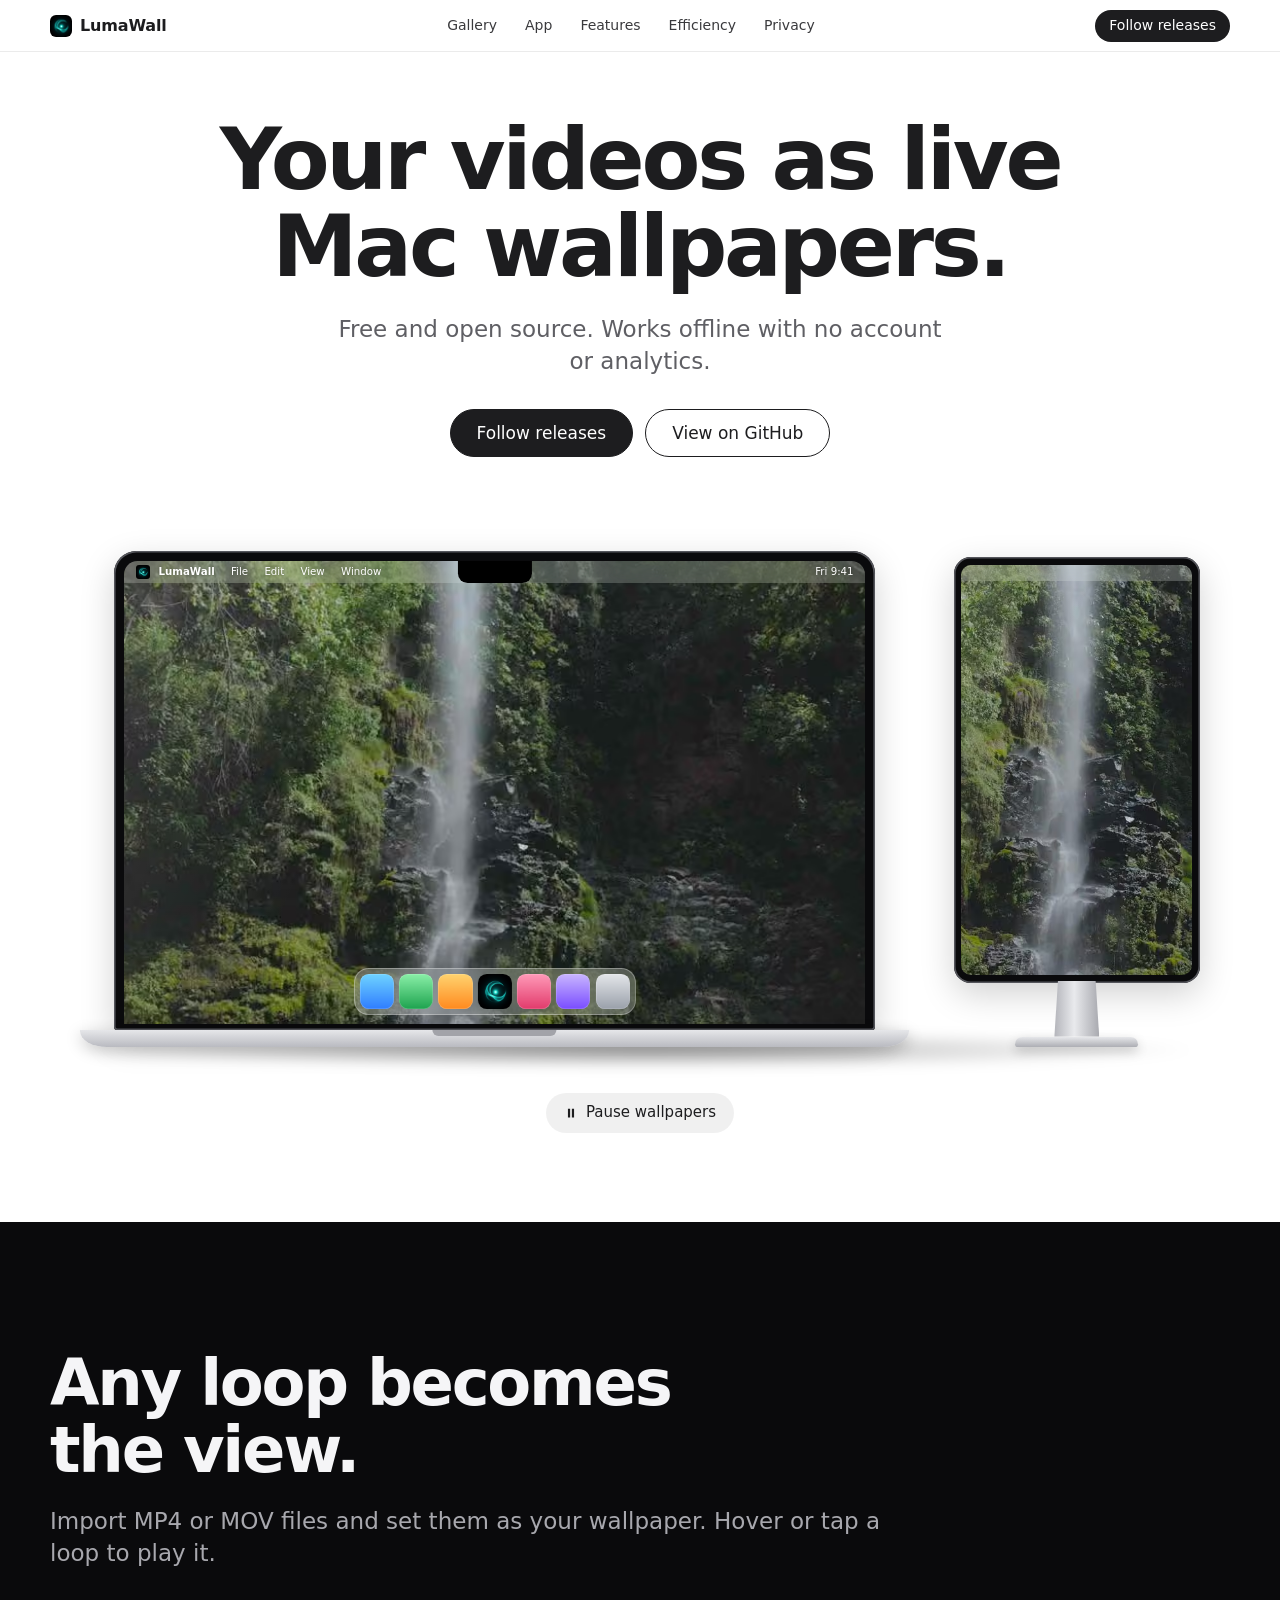
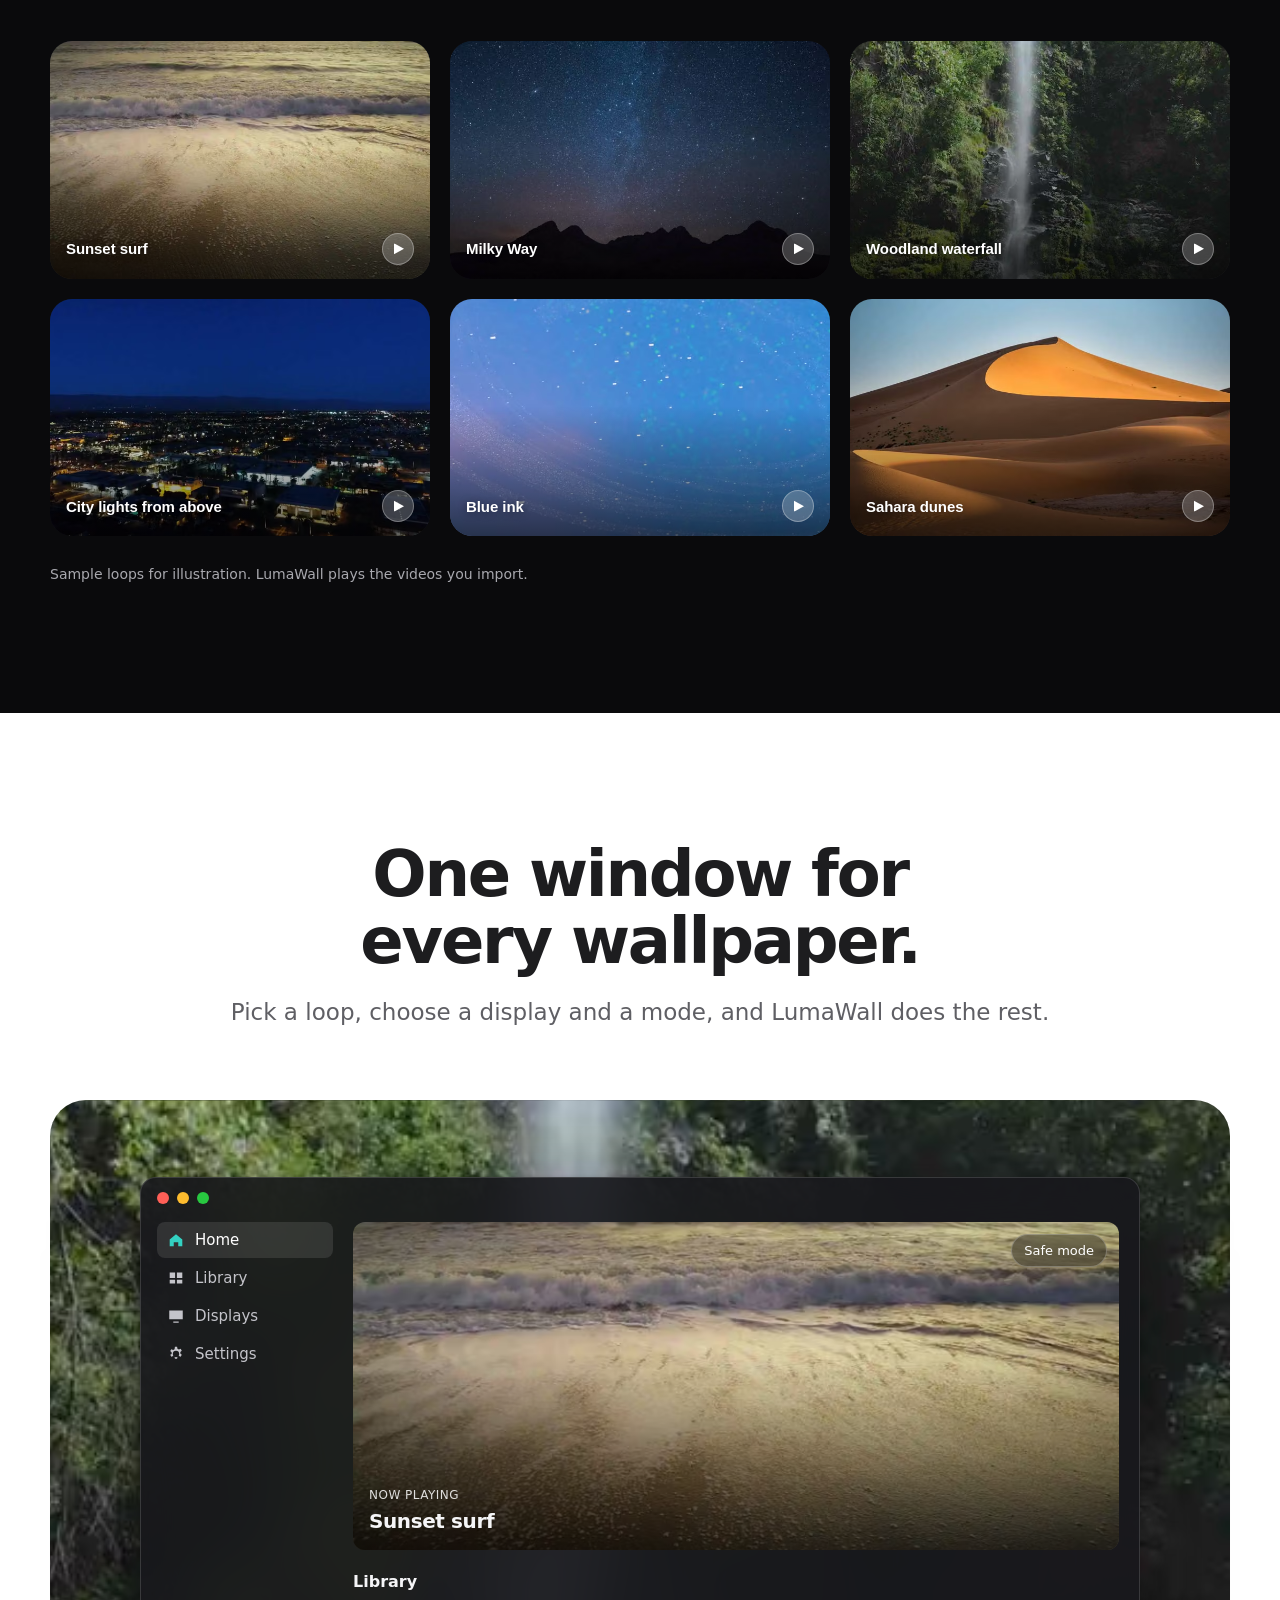
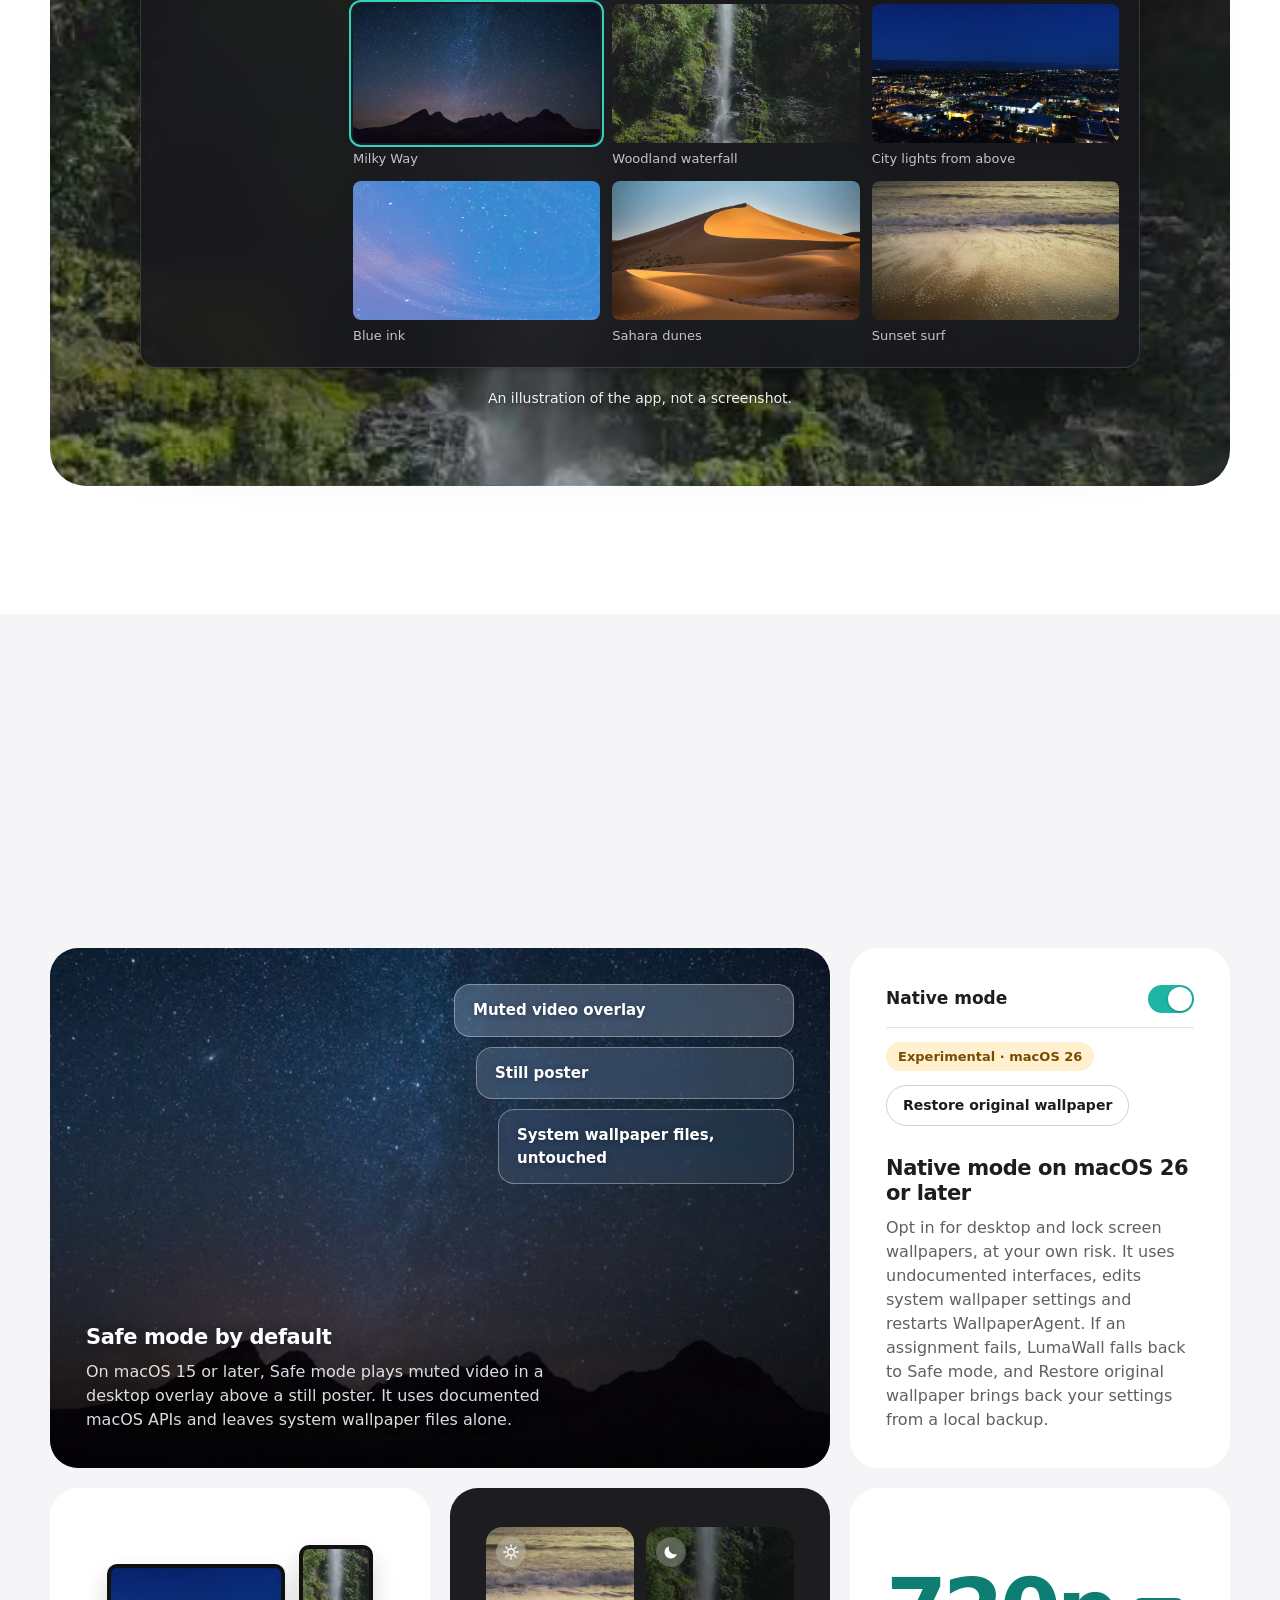
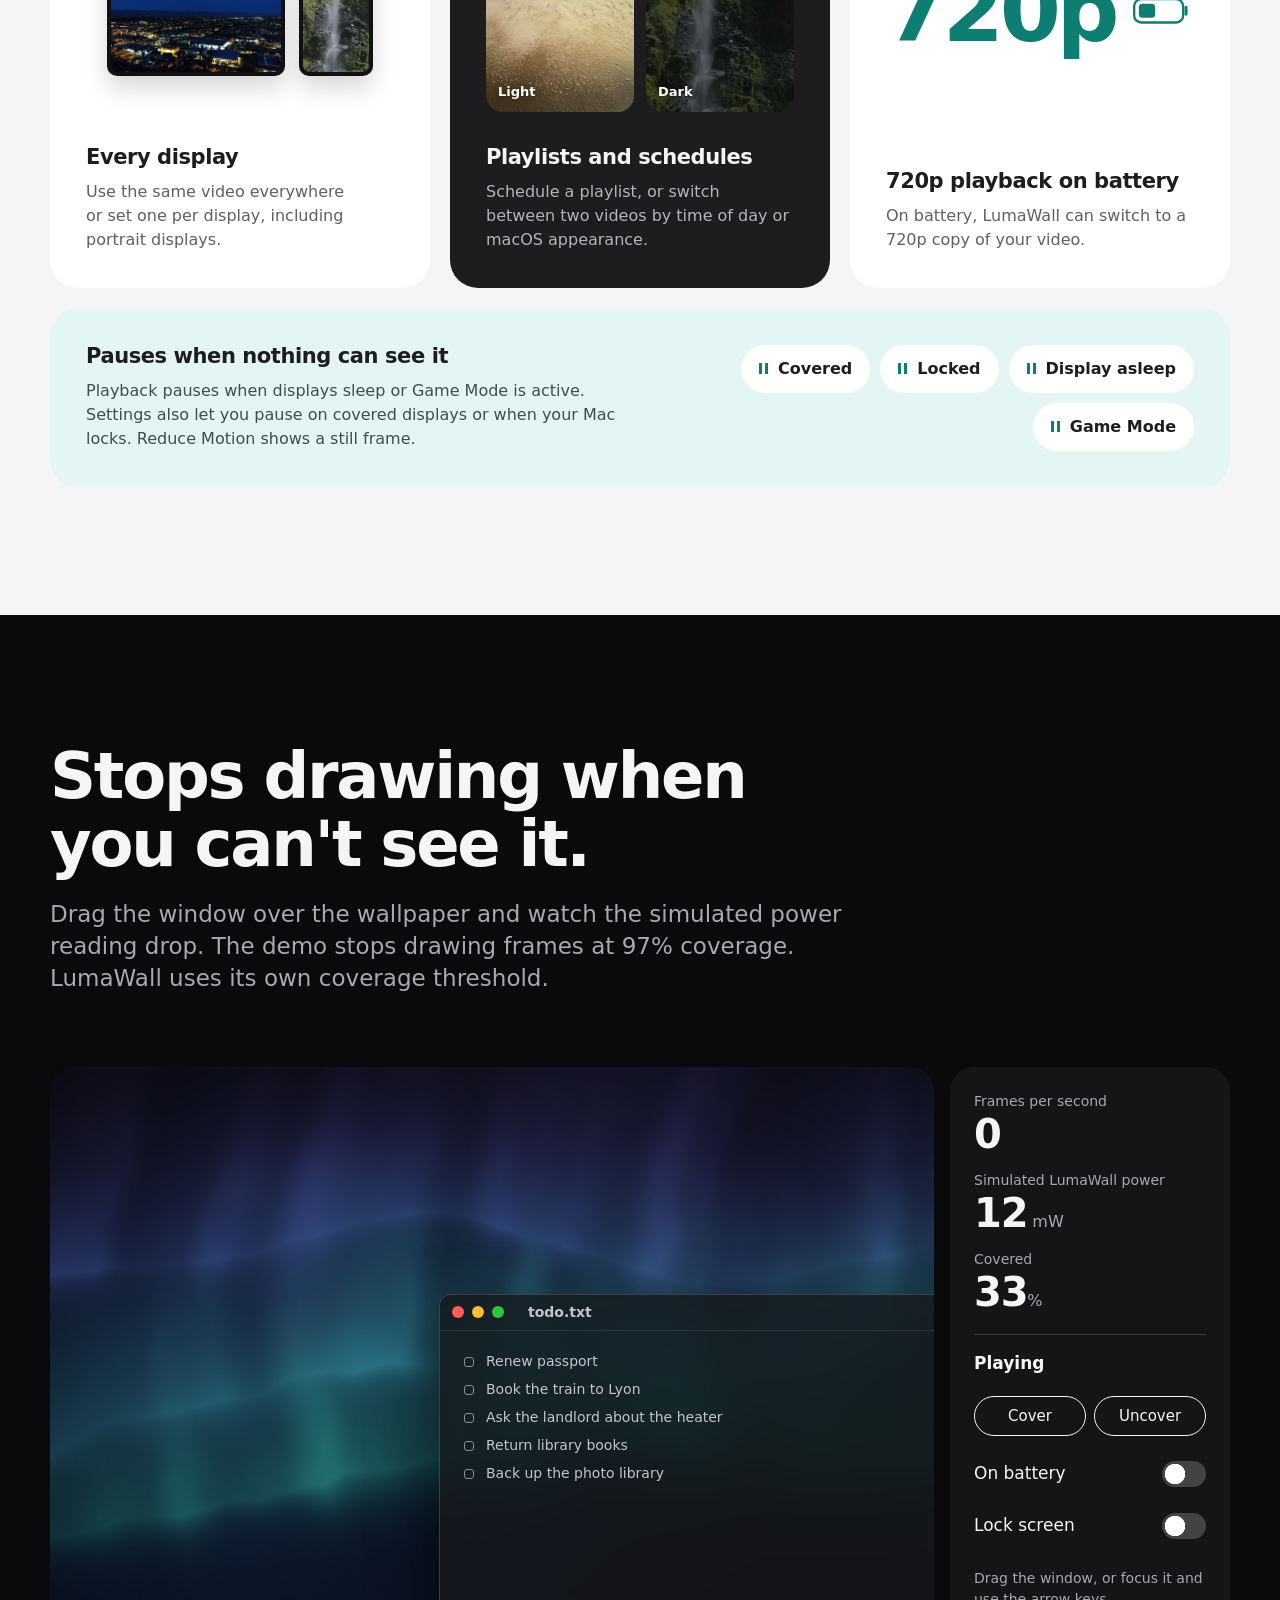
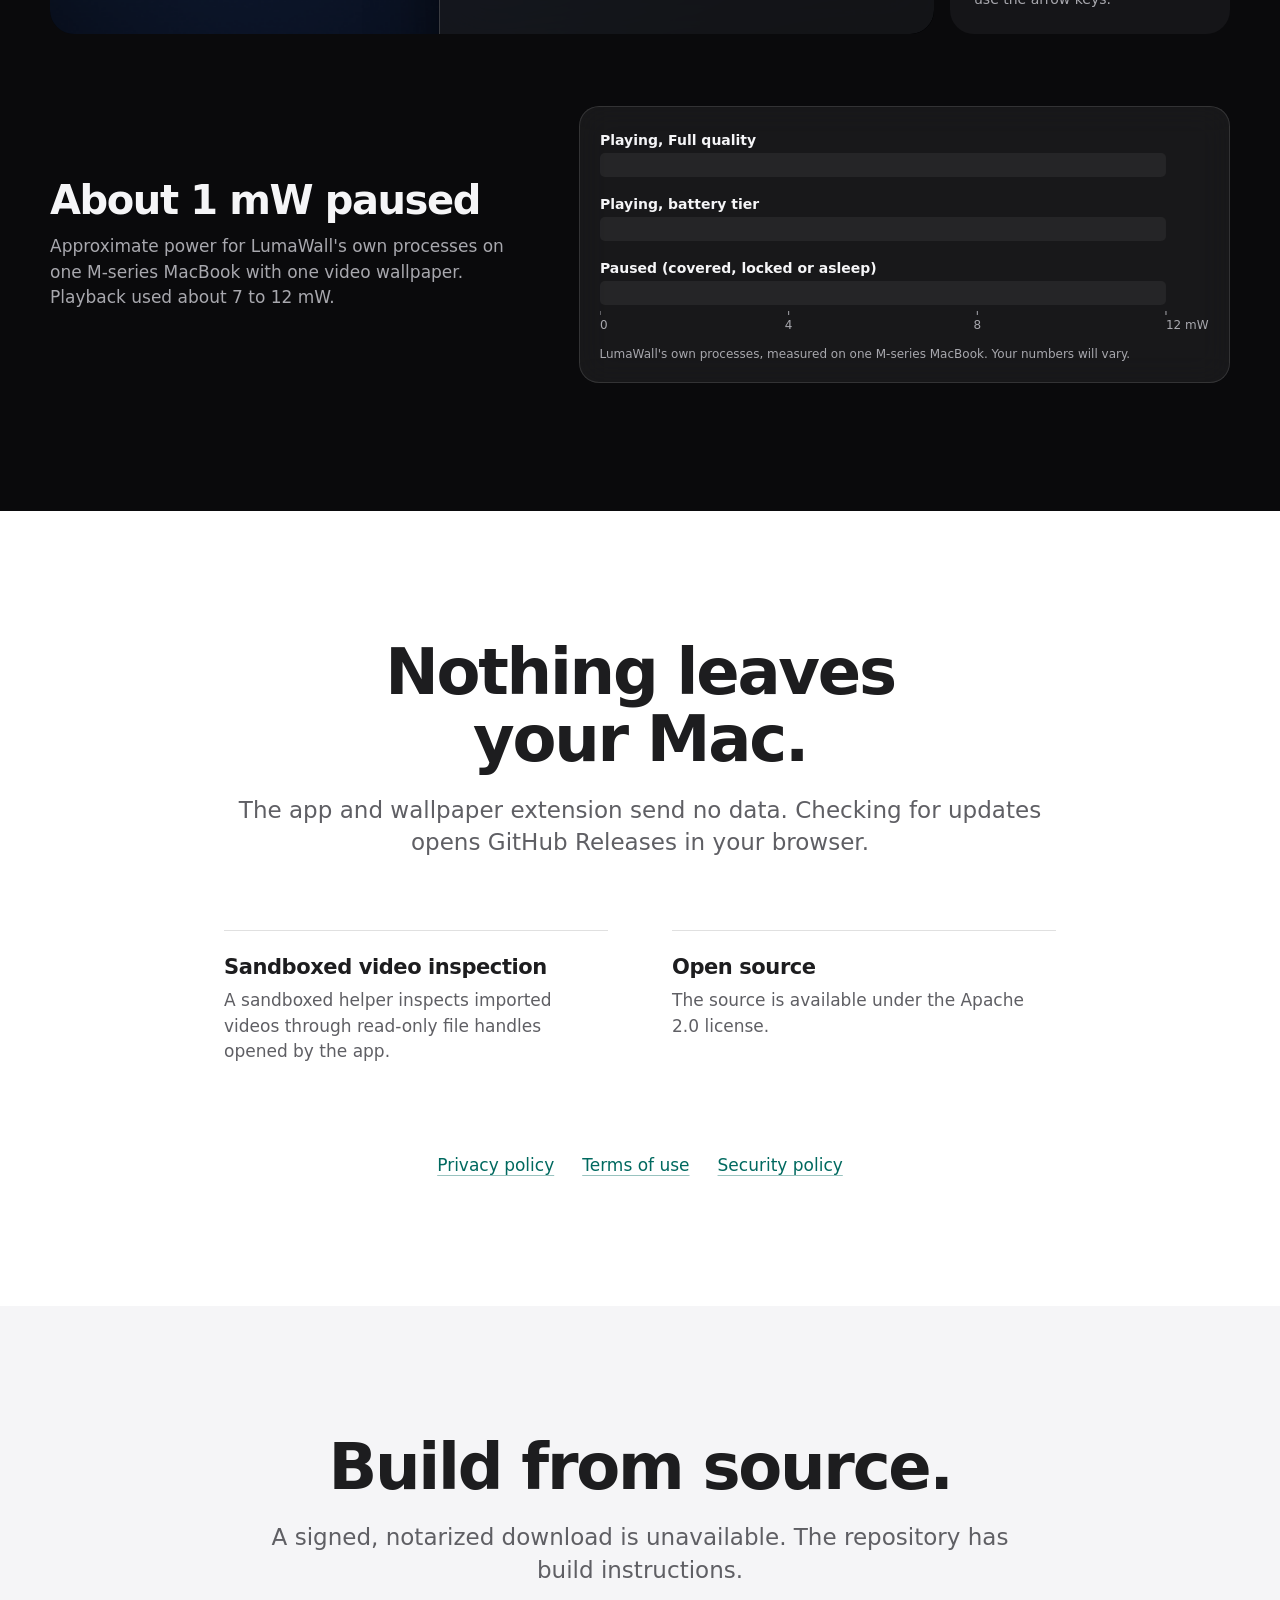
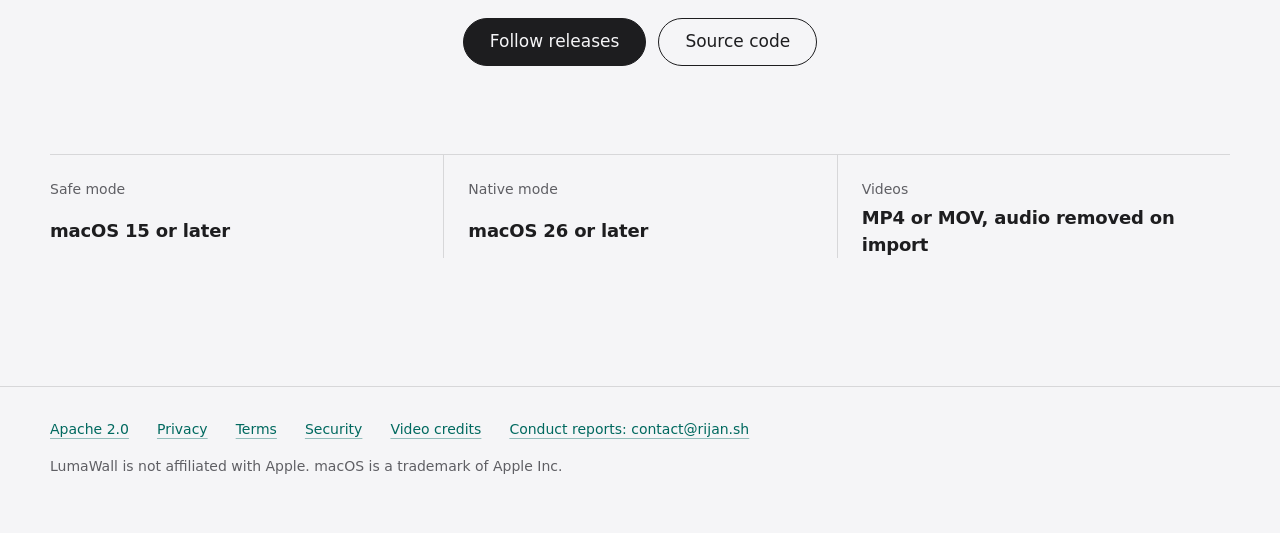
==== commit d4bdfd10: "fix(site): keep Tab inside the open menu and cap its height Also measure only full-width dark sectio" ====
--- a/site/index.html
+++ b/site/index.html
@@ -112,42 +112,42 @@
           <ul class="cards" data-reveal>
           <li>
             <button class="card" type="button" data-card aria-pressed="false" aria-label="Play sunset surf">
-              <picture class="poster"><source type="image/avif" srcset="media/wall-1-800.avif 800w, media/wall-1-1600.avif 1600w" sizes="(min-width: 1200px) 380px, (min-width: 601px) 45vw, 82vw" /><source type="image/webp" srcset="media/wall-1-800.webp 800w, media/wall-1-1600.webp 1600w" sizes="(min-width: 1200px) 380px, (min-width: 601px) 45vw, 82vw" /><img src="media/wall-1-800.jpg" srcset="media/wall-1-800.jpg 800w, media/wall-1-1600.jpg 1600w" sizes="(min-width: 1200px) 380px, (min-width: 601px) 45vw, 82vw" width="1600" height="900" alt="" decoding="async" loading="lazy" /></picture>
+              <picture class="poster"><source type="image/avif" srcset="media/wall-1-800.avif 800w, media/wall-1-1600.avif 1600w" sizes="(min-width: 1200px) 380px, (min-width: 901px) 31vw, (min-width: 601px) 45vw, 82vw" /><source type="image/webp" srcset="media/wall-1-800.webp 800w, media/wall-1-1600.webp 1600w" sizes="(min-width: 1200px) 380px, (min-width: 901px) 31vw, (min-width: 601px) 45vw, 82vw" /><img src="media/wall-1-800.jpg" srcset="media/wall-1-800.jpg 800w, media/wall-1-1600.jpg 1600w" sizes="(min-width: 1200px) 380px, (min-width: 901px) 31vw, (min-width: 601px) 45vw, 82vw" width="1600" height="900" alt="" decoding="async" loading="lazy" /></picture>
               <video class="card-video" data-src="media/wall-1.mp4" muted loop playsinline preload="none" disablepictureinpicture disableremoteplayback aria-hidden="true" tabindex="-1" ></video>
               <span class="card-cap"><span>Sunset surf</span><span class="card-state" aria-hidden="true"></span></span>
             </button>
           </li>
           <li>
             <button class="card" type="button" data-card aria-pressed="false" aria-label="Play milky way">
-              <picture class="poster"><source type="image/avif" srcset="media/wall-2-800.avif 800w, media/wall-2-1600.avif 1600w" sizes="(min-width: 1200px) 380px, (min-width: 601px) 45vw, 82vw" /><source type="image/webp" srcset="media/wall-2-800.webp 800w, media/wall-2-1600.webp 1600w" sizes="(min-width: 1200px) 380px, (min-width: 601px) 45vw, 82vw" /><img src="media/wall-2-800.jpg" srcset="media/wall-2-800.jpg 800w, media/wall-2-1600.jpg 1600w" sizes="(min-width: 1200px) 380px, (min-width: 601px) 45vw, 82vw" width="1600" height="900" alt="" decoding="async" loading="lazy" /></picture>
+              <picture class="poster"><source type="image/avif" srcset="media/wall-2-800.avif 800w, media/wall-2-1600.avif 1600w" sizes="(min-width: 1200px) 380px, (min-width: 901px) 31vw, (min-width: 601px) 45vw, 82vw" /><source type="image/webp" srcset="media/wall-2-800.webp 800w, media/wall-2-1600.webp 1600w" sizes="(min-width: 1200px) 380px, (min-width: 901px) 31vw, (min-width: 601px) 45vw, 82vw" /><img src="media/wall-2-800.jpg" srcset="media/wall-2-800.jpg 800w, media/wall-2-1600.jpg 1600w" sizes="(min-width: 1200px) 380px, (min-width: 901px) 31vw, (min-width: 601px) 45vw, 82vw" width="1600" height="900" alt="" decoding="async" loading="lazy" /></picture>
               <video class="card-video" data-src="media/wall-2.mp4" muted loop playsinline preload="none" disablepictureinpicture disableremoteplayback aria-hidden="true" tabindex="-1" ></video>
               <span class="card-cap"><span>Milky Way</span><span class="card-state" aria-hidden="true"></span></span>
             </button>
           </li>
           <li>
             <button class="card" type="button" data-card aria-pressed="false" aria-label="Play woodland waterfall">
-              <picture class="poster"><source type="image/avif" srcset="media/wall-3-800.avif 800w, media/wall-3-1600.avif 1600w" sizes="(min-width: 1200px) 380px, (min-width: 601px) 45vw, 82vw" /><source type="image/webp" srcset="media/wall-3-800.webp 800w, media/wall-3-1600.webp 1600w" sizes="(min-width: 1200px) 380px, (min-width: 601px) 45vw, 82vw" /><img src="media/wall-3-800.jpg" srcset="media/wall-3-800.jpg 800w, media/wall-3-1600.jpg 1600w" sizes="(min-width: 1200px) 380px, (min-width: 601px) 45vw, 82vw" width="1600" height="900" alt="" decoding="async" loading="lazy" /></picture>
+              <picture class="poster"><source type="image/avif" srcset="media/wall-3-800.avif 800w, media/wall-3-1600.avif 1600w" sizes="(min-width: 1200px) 380px, (min-width: 901px) 31vw, (min-width: 601px) 45vw, 82vw" /><source type="image/webp" srcset="media/wall-3-800.webp 800w, media/wall-3-1600.webp 1600w" sizes="(min-width: 1200px) 380px, (min-width: 901px) 31vw, (min-width: 601px) 45vw, 82vw" /><img src="media/wall-3-800.jpg" srcset="media/wall-3-800.jpg 800w, media/wall-3-1600.jpg 1600w" sizes="(min-width: 1200px) 380px, (min-width: 901px) 31vw, (min-width: 601px) 45vw, 82vw" width="1600" height="900" alt="" decoding="async" loading="lazy" /></picture>
               <video class="card-video" data-src="media/wall-3.mp4" muted loop playsinline preload="none" disablepictureinpicture disableremoteplayback aria-hidden="true" tabindex="-1" ></video>
               <span class="card-cap"><span>Woodland waterfall</span><span class="card-state" aria-hidden="true"></span></span>
             </button>
           </li>
           <li>
             <button class="card" type="button" data-card aria-pressed="false" aria-label="Play city lights from above">
-              <picture class="poster"><source type="image/avif" srcset="media/wall-4-800.avif 800w, media/wall-4-1600.avif 1600w" sizes="(min-width: 1200px) 380px, (min-width: 601px) 45vw, 82vw" /><source type="image/webp" srcset="media/wall-4-800.webp 800w, media/wall-4-1600.webp 1600w" sizes="(min-width: 1200px) 380px, (min-width: 601px) 45vw, 82vw" /><img src="media/wall-4-800.jpg" srcset="media/wall-4-800.jpg 800w, media/wall-4-1600.jpg 1600w" sizes="(min-width: 1200px) 380px, (min-width: 601px) 45vw, 82vw" width="1600" height="900" alt="" decoding="async" loading="lazy" /></picture>
+              <picture class="poster"><source type="image/avif" srcset="media/wall-4-800.avif 800w, media/wall-4-1600.avif 1600w" sizes="(min-width: 1200px) 380px, (min-width: 901px) 31vw, (min-width: 601px) 45vw, 82vw" /><source type="image/webp" srcset="media/wall-4-800.webp 800w, media/wall-4-1600.webp 1600w" sizes="(min-width: 1200px) 380px, (min-width: 901px) 31vw, (min-width: 601px) 45vw, 82vw" /><img src="media/wall-4-800.jpg" srcset="media/wall-4-800.jpg 800w, media/wall-4-1600.jpg 1600w" sizes="(min-width: 1200px) 380px, (min-width: 901px) 31vw, (min-width: 601px) 45vw, 82vw" width="1600" height="900" alt="" decoding="async" loading="lazy" /></picture>
               <video class="card-video" data-src="media/wall-4.mp4" muted loop playsinline preload="none" disablepictureinpicture disableremoteplayback aria-hidden="true" tabindex="-1" ></video>
               <span class="card-cap"><span>City lights from above</span><span class="card-state" aria-hidden="true"></span></span>
             </button>
           </li>
           <li>
             <button class="card" type="button" data-card aria-pressed="false" aria-label="Play blue ink">
-              <picture class="poster"><source type="image/avif" srcset="media/wall-5-800.avif 800w, media/wall-5-1600.avif 1600w" sizes="(min-width: 1200px) 380px, (min-width: 601px) 45vw, 82vw" /><source type="image/webp" srcset="media/wall-5-800.webp 800w, media/wall-5-1600.webp 1600w" sizes="(min-width: 1200px) 380px, (min-width: 601px) 45vw, 82vw" /><img src="media/wall-5-800.jpg" srcset="media/wall-5-800.jpg 800w, media/wall-5-1600.jpg 1600w" sizes="(min-width: 1200px) 380px, (min-width: 601px) 45vw, 82vw" width="1600" height="900" alt="" decoding="async" loading="lazy" /></picture>
+              <picture class="poster"><source type="image/avif" srcset="media/wall-5-800.avif 800w, media/wall-5-1600.avif 1600w" sizes="(min-width: 1200px) 380px, (min-width: 901px) 31vw, (min-width: 601px) 45vw, 82vw" /><source type="image/webp" srcset="media/wall-5-800.webp 800w, media/wall-5-1600.webp 1600w" sizes="(min-width: 1200px) 380px, (min-width: 901px) 31vw, (min-width: 601px) 45vw, 82vw" /><img src="media/wall-5-800.jpg" srcset="media/wall-5-800.jpg 800w, media/wall-5-1600.jpg 1600w" sizes="(min-width: 1200px) 380px, (min-width: 901px) 31vw, (min-width: 601px) 45vw, 82vw" width="1600" height="900" alt="" decoding="async" loading="lazy" /></picture>
               <video class="card-video" data-src="media/wall-5.mp4" muted loop playsinline preload="none" disablepictureinpicture disableremoteplayback aria-hidden="true" tabindex="-1" ></video>
               <span class="card-cap"><span>Blue ink</span><span class="card-state" aria-hidden="true"></span></span>
             </button>
           </li>
           <li>
             <button class="card" type="button" data-card aria-pressed="false" aria-label="Play Sahara dunes">
-              <picture class="poster"><source type="image/avif" srcset="media/wall-6-800.avif 800w, media/wall-6-1600.avif 1600w" sizes="(min-width: 1200px) 380px, (min-width: 601px) 45vw, 82vw" /><source type="image/webp" srcset="media/wall-6-800.webp 800w, media/wall-6-1600.webp 1600w" sizes="(min-width: 1200px) 380px, (min-width: 601px) 45vw, 82vw" /><img src="media/wall-6-800.jpg" srcset="media/wall-6-800.jpg 800w, media/wall-6-1600.jpg 1600w" sizes="(min-width: 1200px) 380px, (min-width: 601px) 45vw, 82vw" width="1600" height="900" alt="" decoding="async" loading="lazy" /></picture>
+              <picture class="poster"><source type="image/avif" srcset="media/wall-6-800.avif 800w, media/wall-6-1600.avif 1600w" sizes="(min-width: 1200px) 380px, (min-width: 901px) 31vw, (min-width: 601px) 45vw, 82vw" /><source type="image/webp" srcset="media/wall-6-800.webp 800w, media/wall-6-1600.webp 1600w" sizes="(min-width: 1200px) 380px, (min-width: 901px) 31vw, (min-width: 601px) 45vw, 82vw" /><img src="media/wall-6-800.jpg" srcset="media/wall-6-800.jpg 800w, media/wall-6-1600.jpg 1600w" sizes="(min-width: 1200px) 380px, (min-width: 901px) 31vw, (min-width: 601px) 45vw, 82vw" width="1600" height="900" alt="" decoding="async" loading="lazy" /></picture>
               <video class="card-video" data-src="media/wall-6.mp4" muted loop playsinline preload="none" disablepictureinpicture disableremoteplayback aria-hidden="true" tabindex="-1" ></video>
               <span class="card-cap"><span>Sahara dunes</span><span class="card-state" aria-hidden="true"></span></span>
             </button>
--- a/site/styles.css
+++ b/site/styles.css
@@ -498,6 +498,8 @@
     inset: var(--nav) 0 auto;
     flex-direction: column;
     gap: 0;
+    max-height: calc(100dvh - var(--nav));
+    overflow-y: auto;
     padding: 8px var(--gutter) 16px;
     background: var(--nav-bg);
     border-bottom: 1px solid var(--nav-line);
@@ -564,13 +566,17 @@
 }
 
 @media (prefers-reduced-transparency: reduce) {
-  .nav,
-  .nav-inner ul {
+  .nav {
     --nav-bg: #fff;
     -webkit-backdrop-filter: none;
     backdrop-filter: none;
   }
 
+  .nav-inner ul {
+    -webkit-backdrop-filter: none;
+    backdrop-filter: none;
+  }
+
   .nav[data-tone="dark"] {
     --nav-bg: #0a0a0c;
   }
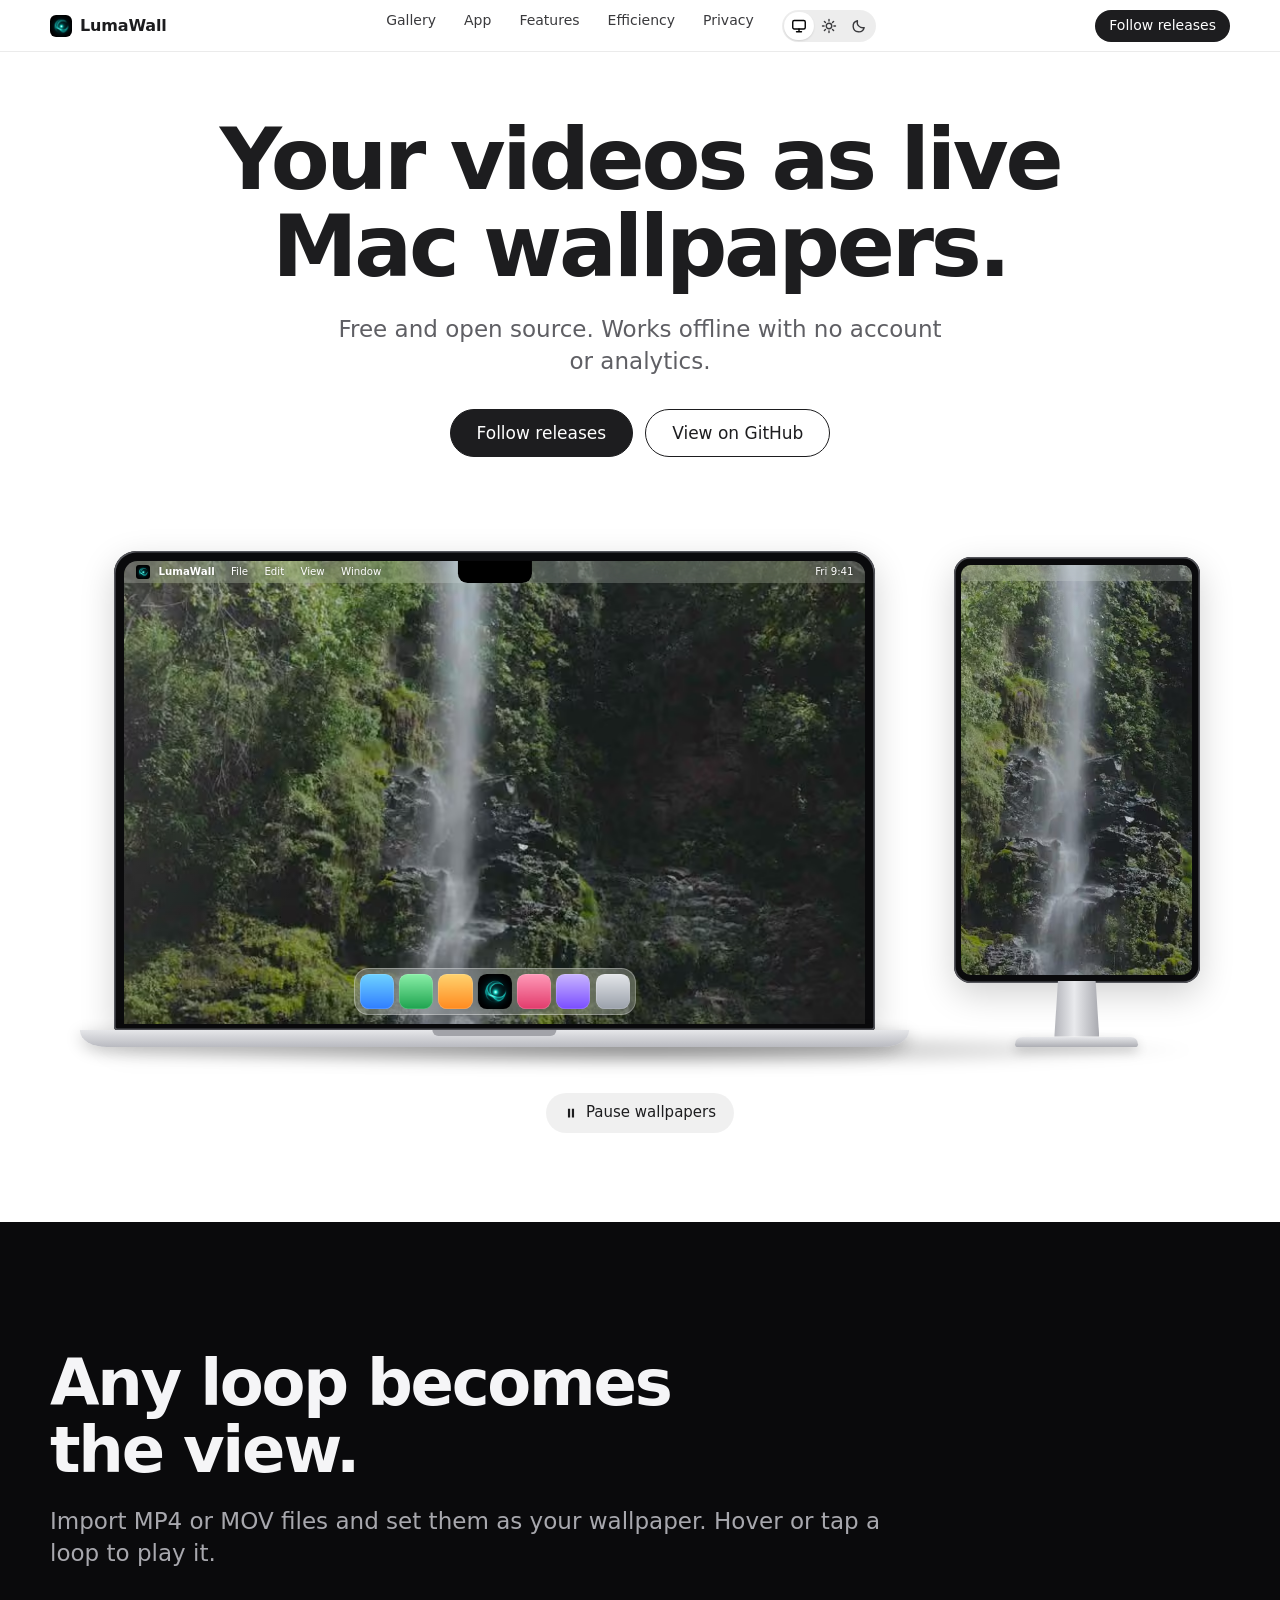
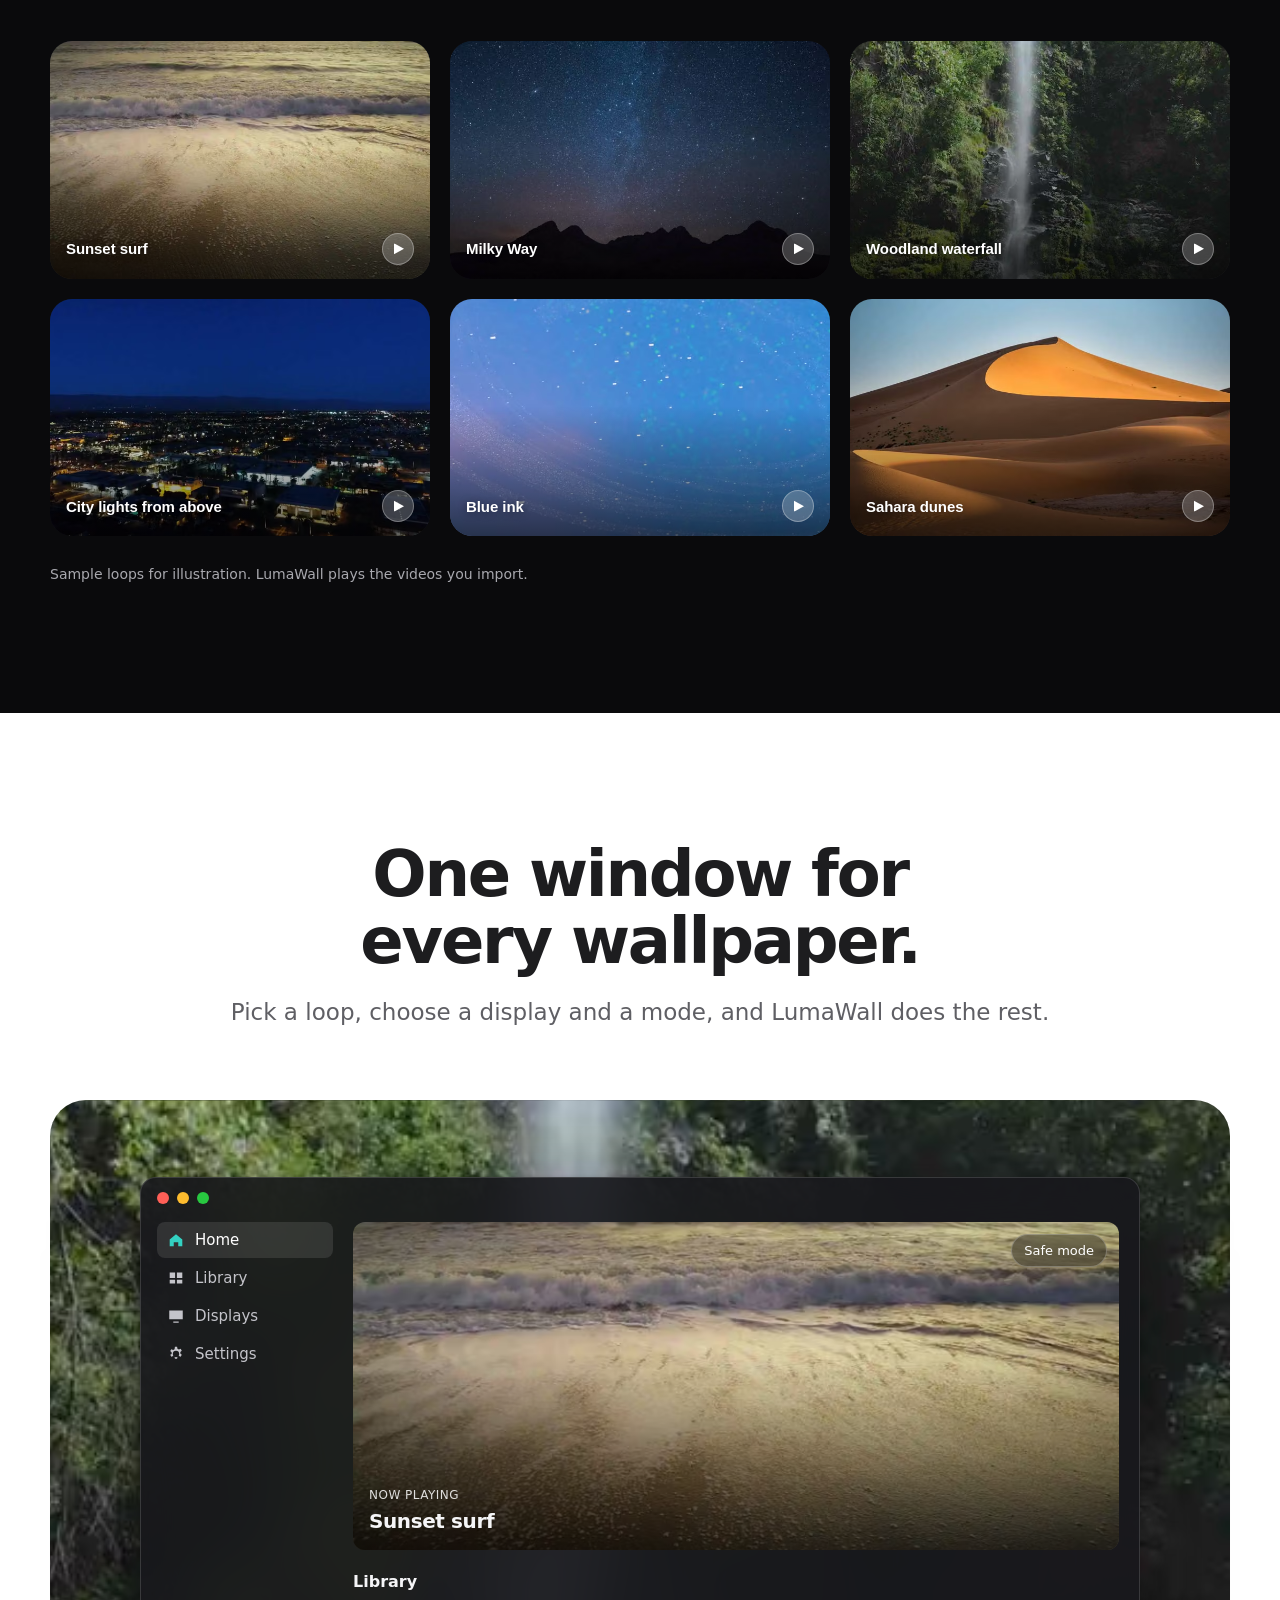
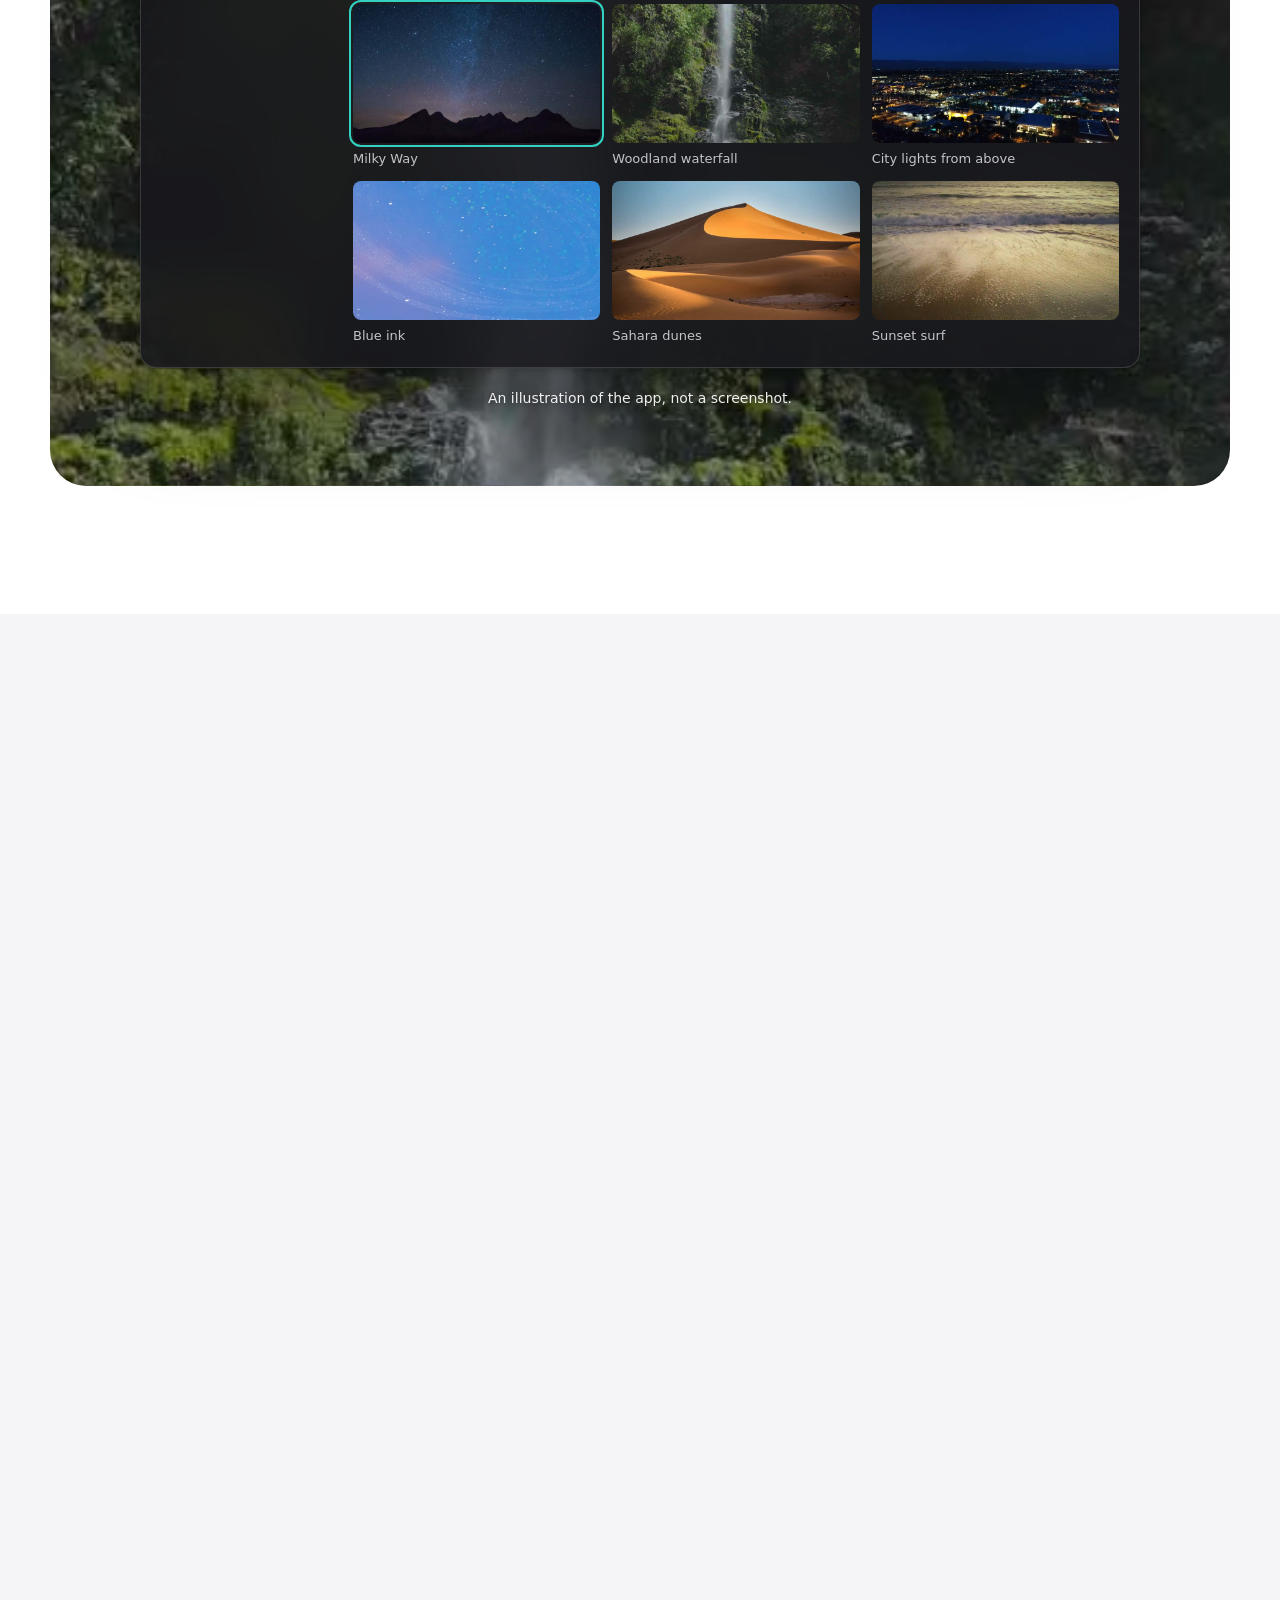
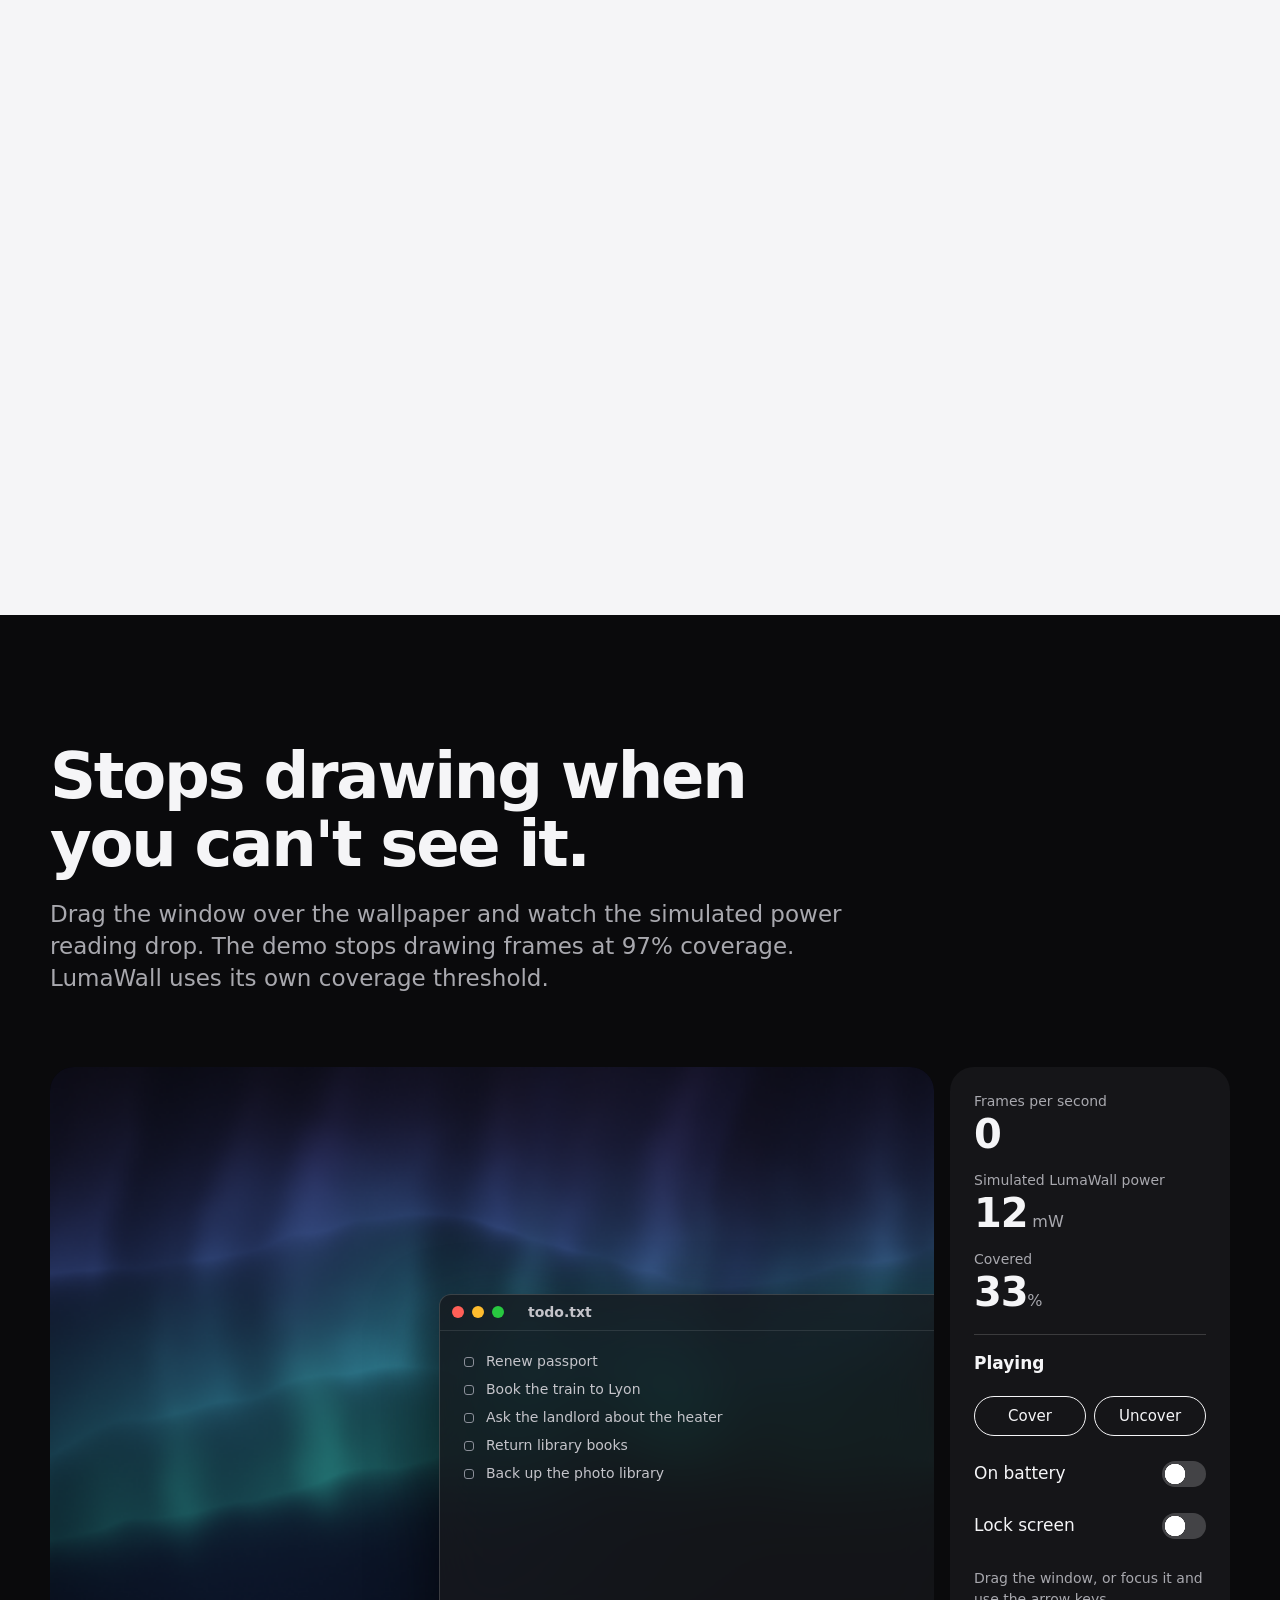
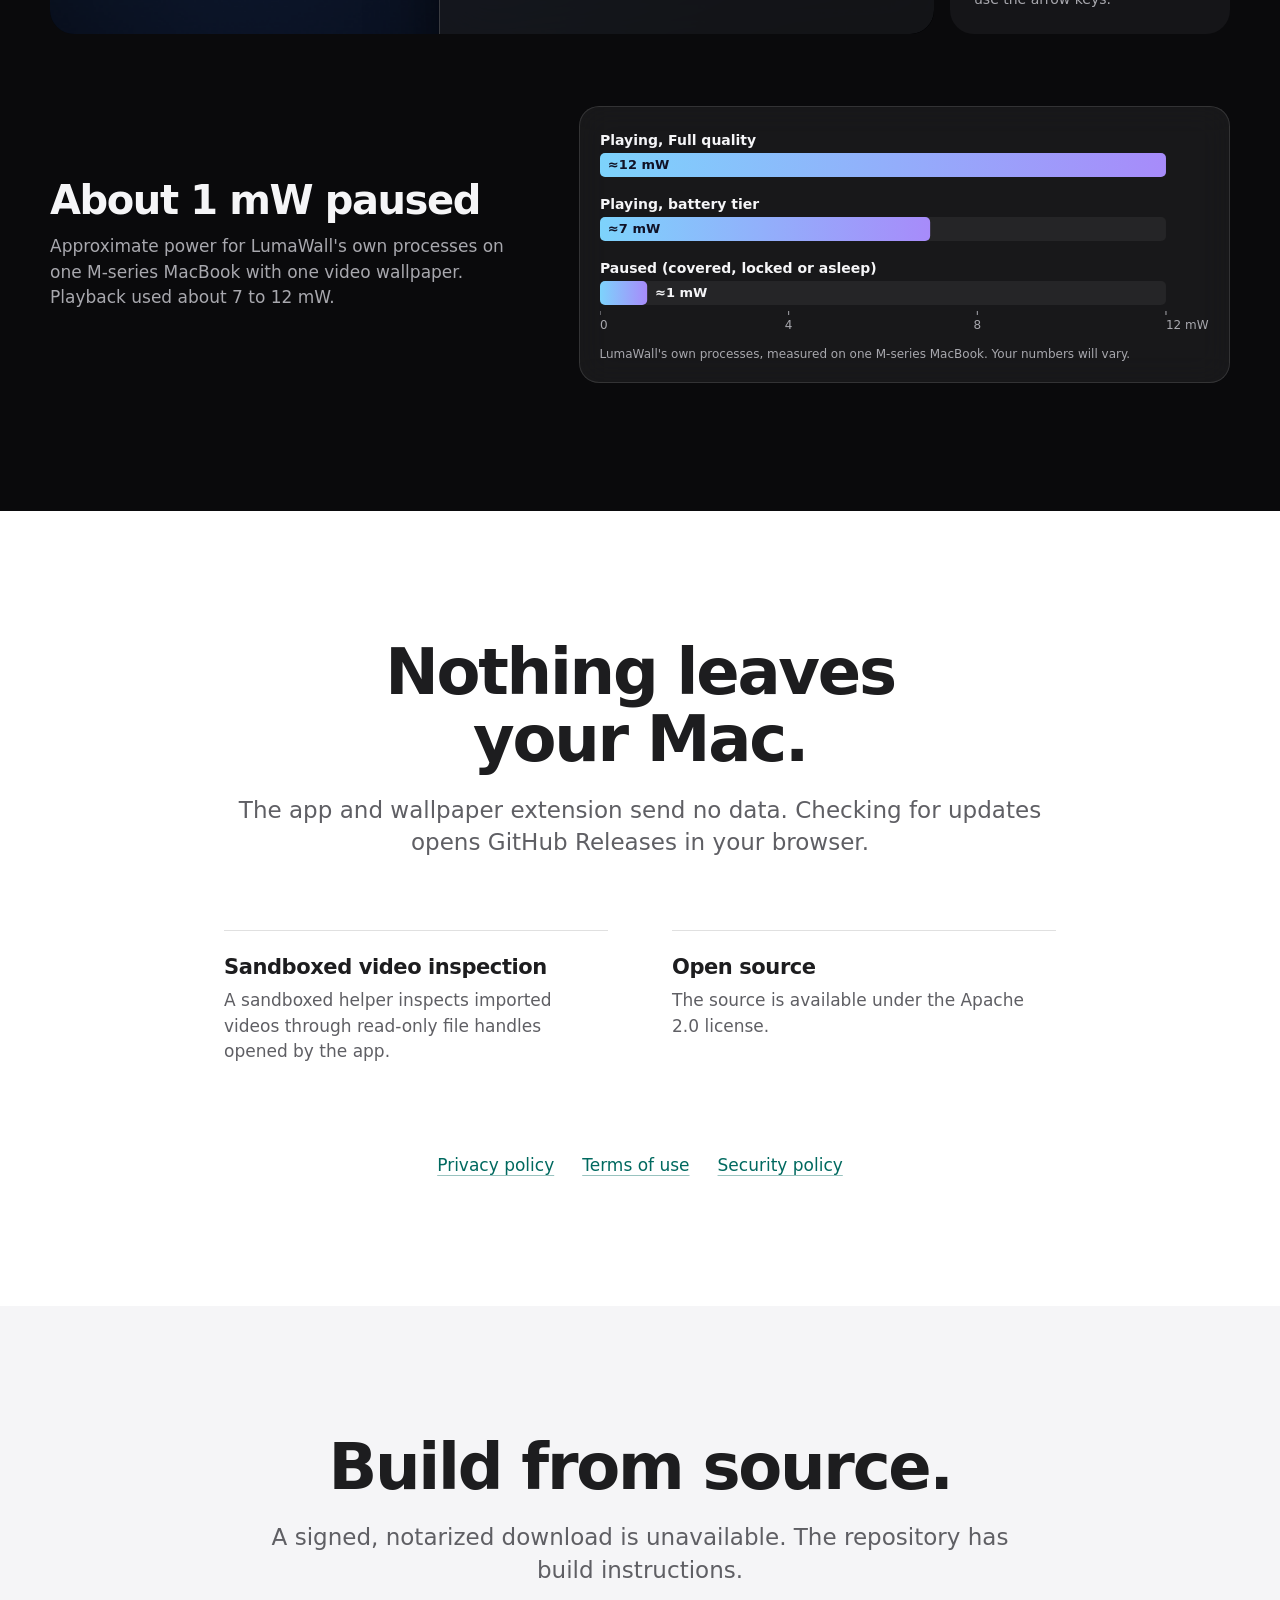
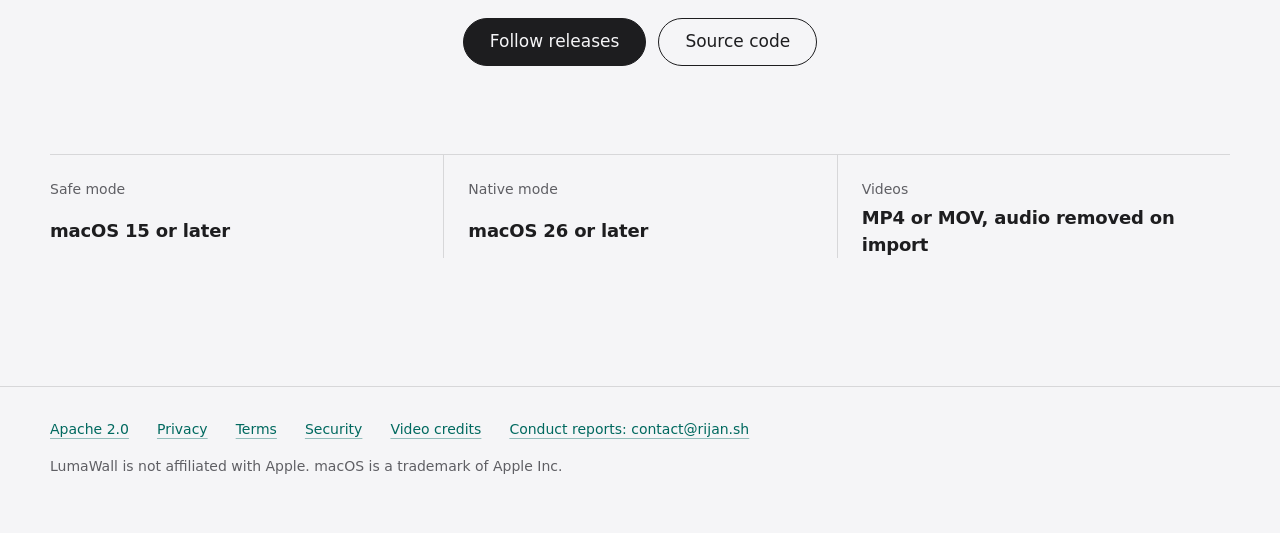
==== commit ec358af9: "feat(site): add dark and light themes with a System/Light/Dark switch Colours move to custom propert" ====
--- a/site/index.html
+++ b/site/index.html
@@ -3,17 +3,33 @@
   <head>
     <meta charset="utf-8" />
     <meta name="viewport" content="width=device-width, initial-scale=1, viewport-fit=cover" />
-    <title>LumaWall: live video wallpapers for macOS</title>
+    <title>LumaWall: Your videos as live Mac wallpapers.</title>
     <meta
       name="description"
-      content="LumaWall plays your own videos as macOS wallpapers and stops drawing when nothing can see them. Open source, with nothing sent off your Mac."
+      content="Your videos as live Mac wallpapers. Free and open source. Works offline with no account or analytics."
     />
-    <meta name="color-scheme" content="light" />
-    <meta name="theme-color" content="#ffffff" />
-    <meta property="og:title" content="LumaWall" />
-    <meta property="og:description" content="The macOS video wallpaper that knows when you can't see it." />
-    <link rel="icon" href="icon.png" type="image/png" />
-    <link rel="apple-touch-icon" href="icon.png" />
+    <meta name="color-scheme" content="light dark" />
+    <meta name="theme-color" content="#ffffff" media="(prefers-color-scheme: light)" />
+    <meta name="theme-color" content="#0a0a0c" media="(prefers-color-scheme: dark)" />
+    <link rel="canonical" href="https://lumawall.rijan.sh/" />
+    <meta property="og:type" content="website" />
+    <meta property="og:url" content="https://lumawall.rijan.sh/" />
+    <meta property="og:title" content="LumaWall: Your videos as live Mac wallpapers." />
+    <meta property="og:description" content="Free and open source. Works offline with no account or analytics." />
+    <meta property="og:image" content="https://lumawall.rijan.sh/og.png" />
+    <meta property="og:image:width" content="1200" />
+    <meta property="og:image:height" content="630" />
+    <meta property="og:image:alt" content="LumaWall: Your videos as live Mac wallpapers. A waterfall runs down a mossy cliff." />
+    <meta property="og:site_name" content="LumaWall" />
+    <meta name="twitter:card" content="summary_large_image" />
+    <meta name="twitter:title" content="LumaWall: Your videos as live Mac wallpapers." />
+    <meta name="twitter:description" content="Free and open source. Works offline with no account or analytics." />
+    <meta name="twitter:image" content="https://lumawall.rijan.sh/og.png" />
+    <meta name="twitter:image:alt" content="LumaWall: Your videos as live Mac wallpapers. A waterfall runs down a mossy cliff." />
+    <link rel="icon" href="/favicon.ico" sizes="16x16 32x32 48x48" />
+    <link rel="apple-touch-icon" href="/apple-touch-icon.png" sizes="180x180" />
+    <link rel="manifest" href="/site.webmanifest" />
+    <script src="js/theme.js"></script>
     <link rel="stylesheet" href="styles.css" />
     <link rel="stylesheet" href="css/hero.css" />
     <link rel="stylesheet" href="css/gallery.css" />
@@ -35,6 +51,19 @@
           <li><a href="#features">Features</a></li>
           <li><a href="#efficiency">Efficiency</a></li>
           <li><a href="#privacy">Privacy</a></li>
+          <li class="theme-li" hidden>
+            <div class="theme-switch" role="group" aria-label="Colour theme" data-theme-switch>
+              <button type="button" data-choice="system" aria-pressed="true" aria-label="System theme" title="System">
+                <svg viewBox="0 0 16 16" aria-hidden="true"><rect x="1.75" y="2.5" width="12.5" height="8.5" rx="1.5" /><path d="M5.5 13.75h5M8 11v2.75" /></svg><span>System</span>
+              </button>
+              <button type="button" data-choice="light" aria-pressed="false" aria-label="Light theme" title="Light">
+                <svg viewBox="0 0 16 16" aria-hidden="true"><circle cx="8" cy="8" r="2.75" /><path d="M8 1.5v1.6M8 12.9v1.6M1.5 8h1.6M12.9 8h1.6M3.4 3.4l1.1 1.1M11.5 11.5l1.1 1.1M12.6 3.4l-1.1 1.1M4.5 11.5l-1.1 1.1" /></svg><span>Light</span>
+              </button>
+              <button type="button" data-choice="dark" aria-pressed="false" aria-label="Dark theme" title="Dark">
+                <svg viewBox="0 0 16 16" aria-hidden="true"><path d="M13.2 9.6A5.6 5.6 0 0 1 6.4 2.8a5.6 5.6 0 1 0 6.8 6.8z" /></svg><span>Dark</span>
+              </button>
+            </div>
+          </li>
         </ul>
         <a class="nav-cta" href="https://github.com/Luseefor/LumaWall/releases">Follow releases</a>
         <button type="button" class="nav-toggle" data-nav-toggle aria-expanded="false" aria-controls="nav-menu" aria-label="Menu" hidden>
--- a/site/styles.css
+++ b/site/styles.css
@@ -1,5 +1,5 @@
 :root {
-  color-scheme: light;
+  color-scheme: light dark;
 
   --bg: #fff;
   --bg-alt: #f5f5f7;
@@ -8,6 +8,21 @@
   --line: rgb(0 0 0 / 0.12);
   --link: #00695f;
   --focus: #007a6e;
+  --bg-dark: #0a0a0c; /* the intentionally dark sections */
+  --tile: #fff;
+  --tile-dark: #1d1d1f;
+  --tint: #e3f6f3;
+  --tint-ink: #3f4d4b;
+  --chip: #fff;
+  --chip-ink: #1d1d1f;
+  --teal: #0e7d72;
+  --fill: rgb(0 0 0 / 0.06);
+  --fill-hover: rgb(0 0 0 / 0.1);
+  --toggle-off: #d1d1d6;
+  --badge-bg: #fff1cf;
+  --badge-ink: #7a4b00;
+  --line-strong: rgb(0 0 0 / 0.18);
+  --nav-solid: #fff;
   /* The app's accent (Theme.accent in Brand.swift). */
   --accent: #33d1c2;
 
@@ -26,10 +41,69 @@
   --text-lede: clamp(1.125rem, 1rem + 0.55vw, 1.5rem);
 }
 
+/* Dark theme: the system's choice, unless the visitor picked Light. The same values are repeated for an explicit
+   Dark, set on <html> by js/theme.js. Graphite surfaces; the dark sections go to true black so they stay distinct. */
+@media (prefers-color-scheme: dark) {
+  :root:not([data-theme="light"]) {
+    --bg: #141416;
+    --bg-alt: #1d1d20;
+    --ink: #f5f5f7;
+    --ink-2: #a6a6ad;
+    --line: rgb(255 255 255 / 0.14);
+    --link: #5eead9;
+    --focus: #33d1c2;
+    --bg-dark: #000;
+    --tile: #27272b;
+    --tile-dark: #000;
+    --tint: #10312d;
+    --tint-ink: #b9d6d2;
+    --chip: #3a3a3f;
+    --chip-ink: #f5f5f7;
+    --teal: #4fe0d0;
+    --fill: rgb(255 255 255 / 0.1);
+    --fill-hover: rgb(255 255 255 / 0.16);
+    --toggle-off: #56565c;
+    --badge-bg: #3b2d0c;
+    --badge-ink: #ffd98a;
+    --line-strong: rgb(255 255 255 / 0.28);
+    --nav-solid: #141416;
+  }
+}
+
+:root[data-theme="light"] {
+  color-scheme: light;
+}
+
+:root[data-theme="dark"] {
+  color-scheme: dark;
+  --bg: #141416;
+  --bg-alt: #1d1d20;
+  --ink: #f5f5f7;
+  --ink-2: #a6a6ad;
+  --line: rgb(255 255 255 / 0.14);
+  --link: #5eead9;
+  --focus: #33d1c2;
+  --bg-dark: #000;
+  --tile: #27272b;
+  --tile-dark: #000;
+  --tint: #10312d;
+  --tint-ink: #b9d6d2;
+  --chip: #3a3a3f;
+  --chip-ink: #f5f5f7;
+  --teal: #4fe0d0;
+  --fill: rgb(255 255 255 / 0.1);
+  --fill-hover: rgb(255 255 255 / 0.16);
+  --toggle-off: #56565c;
+  --badge-bg: #3b2d0c;
+  --badge-ink: #ffd98a;
+  --line-strong: rgb(255 255 255 / 0.28);
+  --nav-solid: #141416;
+}
+
 /* Dark sections reset the palette; everything inside follows. */
 .dark {
   color-scheme: dark;
-  --bg: #0a0a0c;
+  --bg: var(--bg-dark);
   --ink: #f5f5f7;
   --ink-2: #a8a8ae;
   --line: rgb(255 255 255 / 0.16);
@@ -122,6 +196,8 @@
   --nav-cta-bg: #1d1d1f;
   --nav-cta-ink: #fff;
   --nav-cta-hover: #000;
+  --nav-seg: rgb(0 0 0 / 0.07);
+  --nav-seg-on: #fff;
   position: fixed;
   inset: 0 0 auto;
   z-index: 10;
@@ -145,6 +221,37 @@
   --nav-cta-bg: #f5f5f7;
   --nav-cta-ink: #1d1d1f;
   --nav-cta-hover: #fff;
+  --nav-seg: rgb(255 255 255 / 0.12);
+  --nav-seg-on: rgb(255 255 255 / 0.28);
+}
+
+/* In the dark theme the bar over a normal section is graphite glass with light ink. */
+@media (prefers-color-scheme: dark) {
+  :root:not([data-theme="light"]) .nav[data-tone="light"] {
+    --nav-bg: rgb(20 20 22 / 0.82);
+    --nav-ink: #f5f5f7;
+    --nav-ink-2: #c9c9ce;
+    --nav-ink-hover: #fff;
+    --nav-line: rgb(255 255 255 / 0.12);
+    --nav-cta-bg: #f5f5f7;
+    --nav-cta-ink: #1d1d1f;
+    --nav-cta-hover: #fff;
+    --nav-seg: rgb(255 255 255 / 0.12);
+    --nav-seg-on: rgb(255 255 255 / 0.28);
+  }
+}
+
+:root[data-theme="dark"] .nav[data-tone="light"] {
+  --nav-bg: rgb(20 20 22 / 0.82);
+  --nav-ink: #f5f5f7;
+  --nav-ink-2: #c9c9ce;
+  --nav-ink-hover: #fff;
+  --nav-line: rgb(255 255 255 / 0.12);
+  --nav-cta-bg: #f5f5f7;
+  --nav-cta-ink: #1d1d1f;
+  --nav-cta-hover: #fff;
+  --nav-seg: rgb(255 255 255 / 0.12);
+  --nav-seg-on: rgb(255 255 255 / 0.28);
 }
 
 .nav-inner {
@@ -247,6 +354,77 @@
 
 .nav-toggle[aria-expanded="true"] .l2 {
   transform: translateY(-3.5px) rotate(-45deg);
+}
+
+/* Theme switch: System / Light / Dark. Icons in the bar, labelled buttons in the mobile menu. */
+
+.theme-switch {
+  display: inline-flex;
+  padding: 2px;
+  border-radius: 999px;
+  background: var(--nav-seg);
+}
+
+.theme-switch button {
+  display: inline-flex;
+  align-items: center;
+  justify-content: center;
+  gap: 8px;
+  width: 30px;
+  height: 28px;
+  padding: 0;
+  border: 0;
+  border-radius: 999px;
+  background: none;
+  color: var(--nav-ink-2);
+  font: inherit;
+  cursor: pointer;
+  transition:
+    background-color 160ms ease-out,
+    color 160ms ease-out;
+}
+
+.theme-switch button:hover {
+  color: var(--nav-ink-hover);
+}
+
+.theme-switch button[aria-pressed="true"] {
+  background: var(--nav-seg-on);
+  color: var(--nav-ink-hover);
+  box-shadow: 0 1px 2px rgb(0 0 0 / 0.12);
+}
+
+.theme-switch svg {
+  width: 16px;
+  height: 16px;
+  fill: none;
+  stroke: currentColor;
+  stroke-width: 1.4;
+  stroke-linecap: round;
+  stroke-linejoin: round;
+}
+
+.theme-switch span {
+  position: absolute;
+  width: 1px;
+  height: 1px;
+  overflow: hidden;
+  clip-path: inset(50%);
+  white-space: nowrap;
+}
+
+.theme-li[hidden] {
+  display: none;
+}
+
+@media (min-width: 861px) and (max-width: 1060px) {
+  .nav-inner {
+    gap: 16px;
+  }
+
+  .nav-inner ul {
+    gap: 18px;
+  }
 }
 
 /* Buttons */
@@ -520,8 +698,29 @@
     color: var(--nav-ink);
   }
 
-  .nav-js .nav-inner ul li:last-child a {
-    border-bottom: 0;
+  .nav-js .nav-inner ul li.theme-li {
+    padding: 12px 0 4px;
+  }
+
+  .nav-js .theme-switch {
+    display: flex;
+    padding: 3px;
+  }
+
+  .nav-js .theme-switch button {
+    flex: 1;
+    width: auto;
+    height: 44px;
+    font-size: 0.9375rem;
+    font-weight: 500;
+  }
+
+  .nav-js .theme-switch span {
+    position: static;
+    width: auto;
+    height: auto;
+    overflow: visible;
+    clip-path: none;
   }
 }
 
@@ -566,8 +765,9 @@
 }
 
 @media (prefers-reduced-transparency: reduce) {
-  .nav {
-    --nav-bg: #fff;
+  .nav,
+  :root:root .nav[data-tone="light"] {
+    --nav-bg: var(--nav-solid);
     -webkit-backdrop-filter: none;
     backdrop-filter: none;
   }
@@ -578,6 +778,6 @@
   }
 
   .nav[data-tone="dark"] {
-    --nav-bg: #0a0a0c;
-  }
-}
+    --nav-bg: var(--bg-dark);
+  }
+}
--- a/site/css/hero.css
+++ b/site/css/hero.css
@@ -317,7 +317,7 @@
   padding: 0 18px;
   border: 0;
   border-radius: 999px;
-  background: rgb(0 0 0 / 0.06);
+  background: var(--fill);
   color: var(--ink);
   font: 500 0.9375rem / 1 var(--font);
   cursor: pointer;
@@ -325,7 +325,7 @@
 }
 
 .pill:hover {
-  background: rgb(0 0 0 / 0.1);
+  background: var(--fill-hover);
 }
 
 .pill[hidden] {
--- a/site/css/features.css
+++ b/site/css/features.css
@@ -11,14 +11,14 @@
   min-height: 400px;
   padding: clamp(24px, 3vw, 36px);
   border-radius: 28px;
-  background: #fff;
+  background: var(--tile);
   color: var(--ink);
   overflow: hidden;
   isolation: isolate;
 }
 
 .tile.dark {
-  background: #1d1d1f;
+  background: var(--tile-dark);
 }
 
 .tile-text {
@@ -56,7 +56,7 @@
   align-items: center;
   justify-content: space-between;
   gap: 40px;
-  background: #e3f6f3;
+  background: var(--tint);
 }
 
 .t-rules .tile-text {
@@ -65,7 +65,7 @@
 }
 
 .t-rules .tile-text p {
-  color: #3f4d4b;
+  color: var(--tint-ink);
 }
 
 /* Safe mode: the video sits above a still poster. */
@@ -149,7 +149,7 @@
   gap: 16px;
   width: 100%;
   padding-bottom: 14px;
-  border-bottom: 1px solid rgb(0 0 0 / 0.1);
+  border-bottom: 1px solid var(--line);
   font-size: 1.0625rem;
   font-weight: 600;
 }
@@ -159,7 +159,7 @@
   width: 46px;
   height: 28px;
   border-radius: 999px;
-  background: #d1d1d6;
+  background: var(--toggle-off);
 }
 
 .toggle::after {
@@ -185,15 +185,15 @@
 .badge {
   padding: 5px 12px;
   border-radius: 999px;
-  background: #fff1cf;
-  color: #7a4b00;
+  background: var(--badge-bg);
+  color: var(--badge-ink);
   font-size: 0.8125rem;
   font-weight: 600;
 }
 
 .mini-button {
   padding: 9px 16px;
-  border: 1.5px solid rgb(0 0 0 / 0.18);
+  border: 1.5px solid var(--line-strong);
   border-radius: 999px;
   font-size: 0.875rem;
   font-weight: 600;
@@ -318,7 +318,7 @@
   align-items: center;
   gap: 18px;
   padding-bottom: 28px;
-  color: #0e7d72;
+  color: var(--teal);
 }
 
 .big-number span {
@@ -349,8 +349,8 @@
   gap: 10px;
   padding: 12px 18px;
   border-radius: 999px;
-  background: #fff;
-  color: #1d1d1f;
+  background: var(--chip);
+  color: var(--chip-ink);
   font-size: 1rem;
   font-weight: 600;
 }
@@ -359,7 +359,7 @@
   content: "";
   width: 9px;
   height: 11px;
-  border-inline: 3px solid #0e7d72;
+  border-inline: 3px solid var(--teal);
 }
 
 @media (max-width: 1000px) {
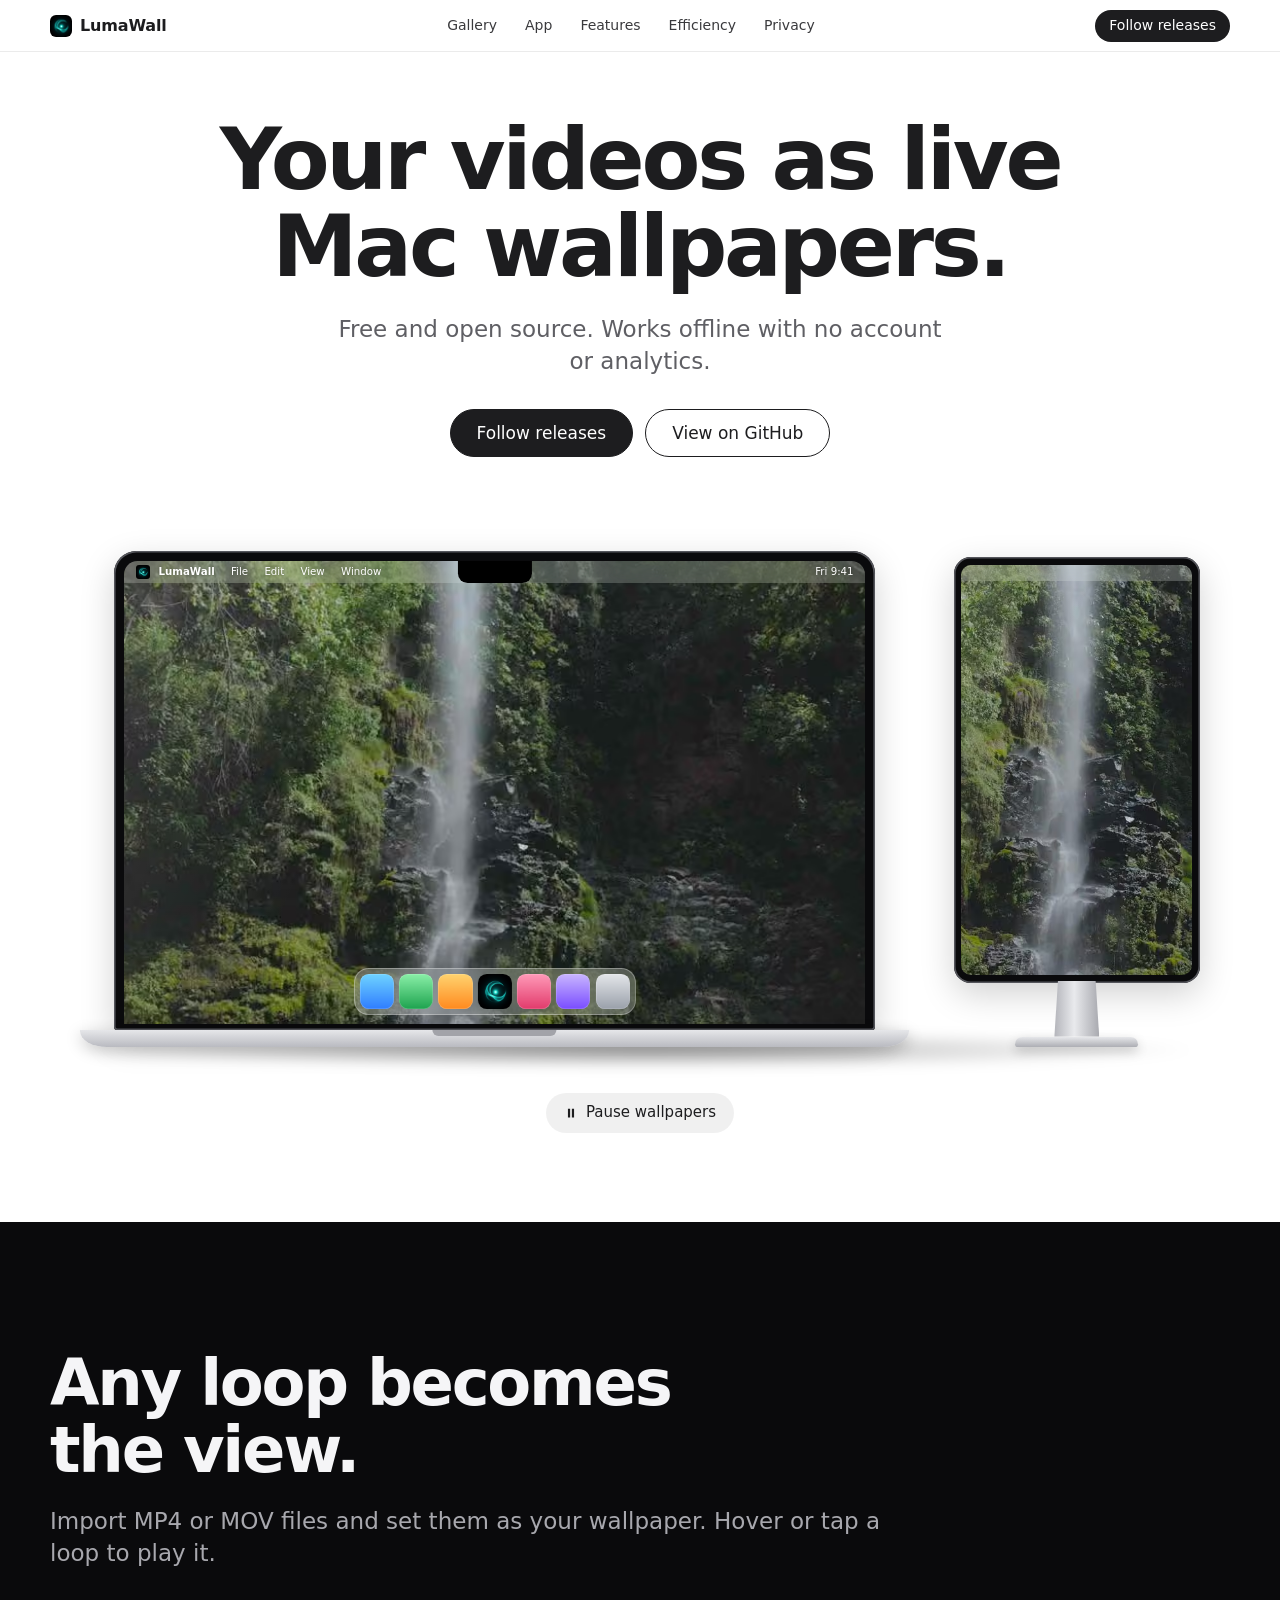
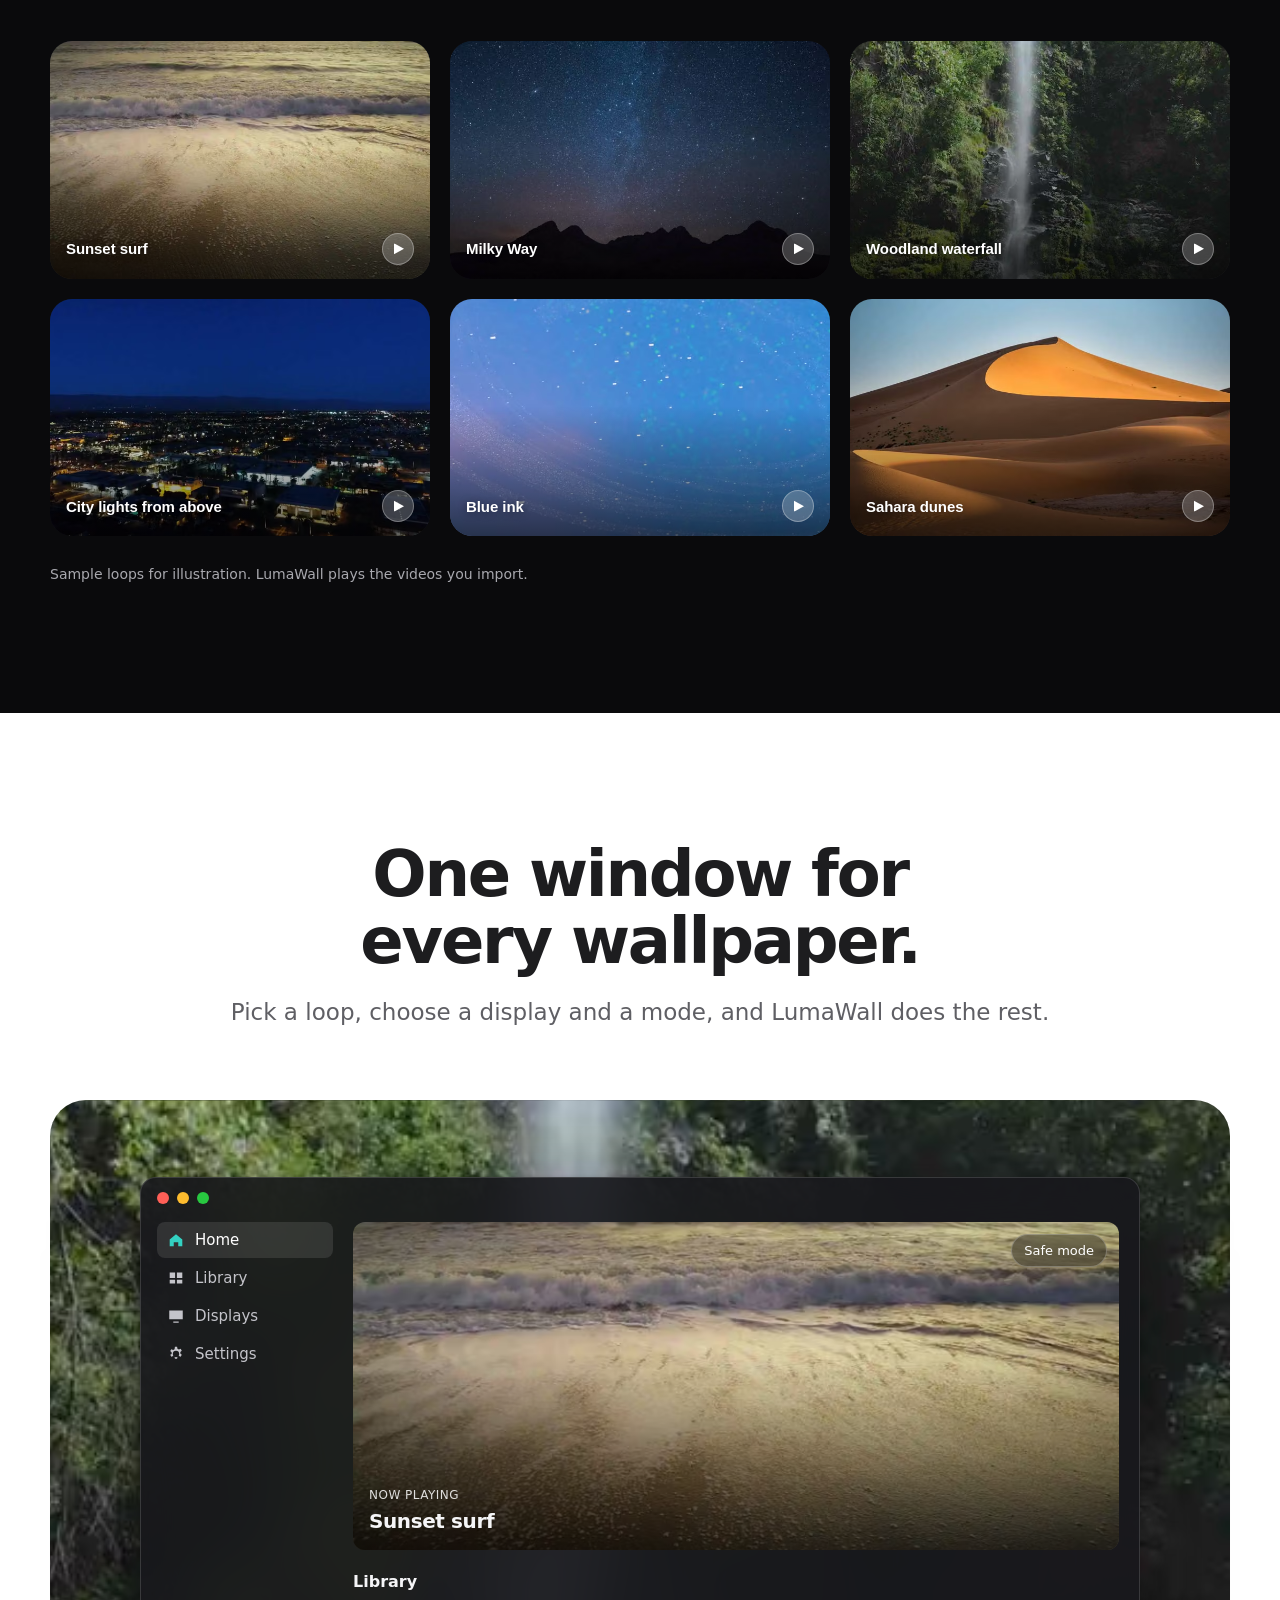
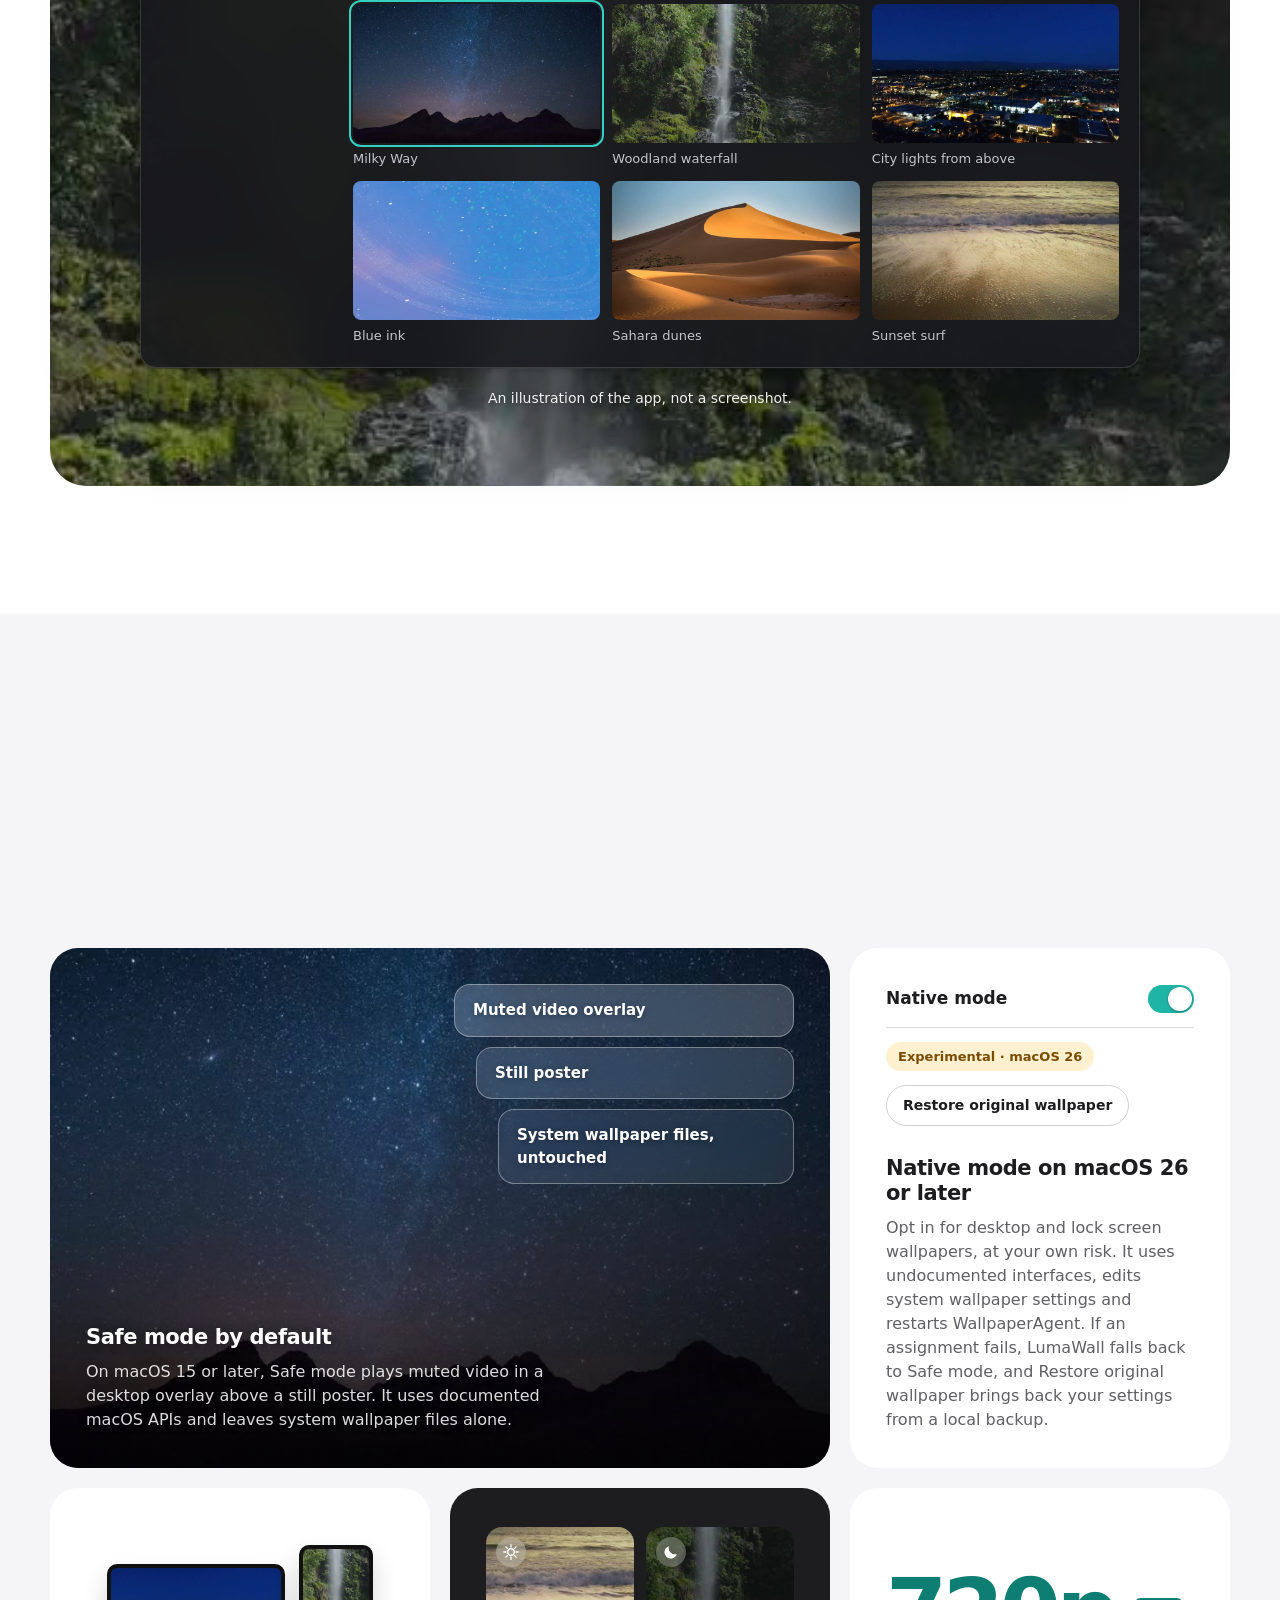
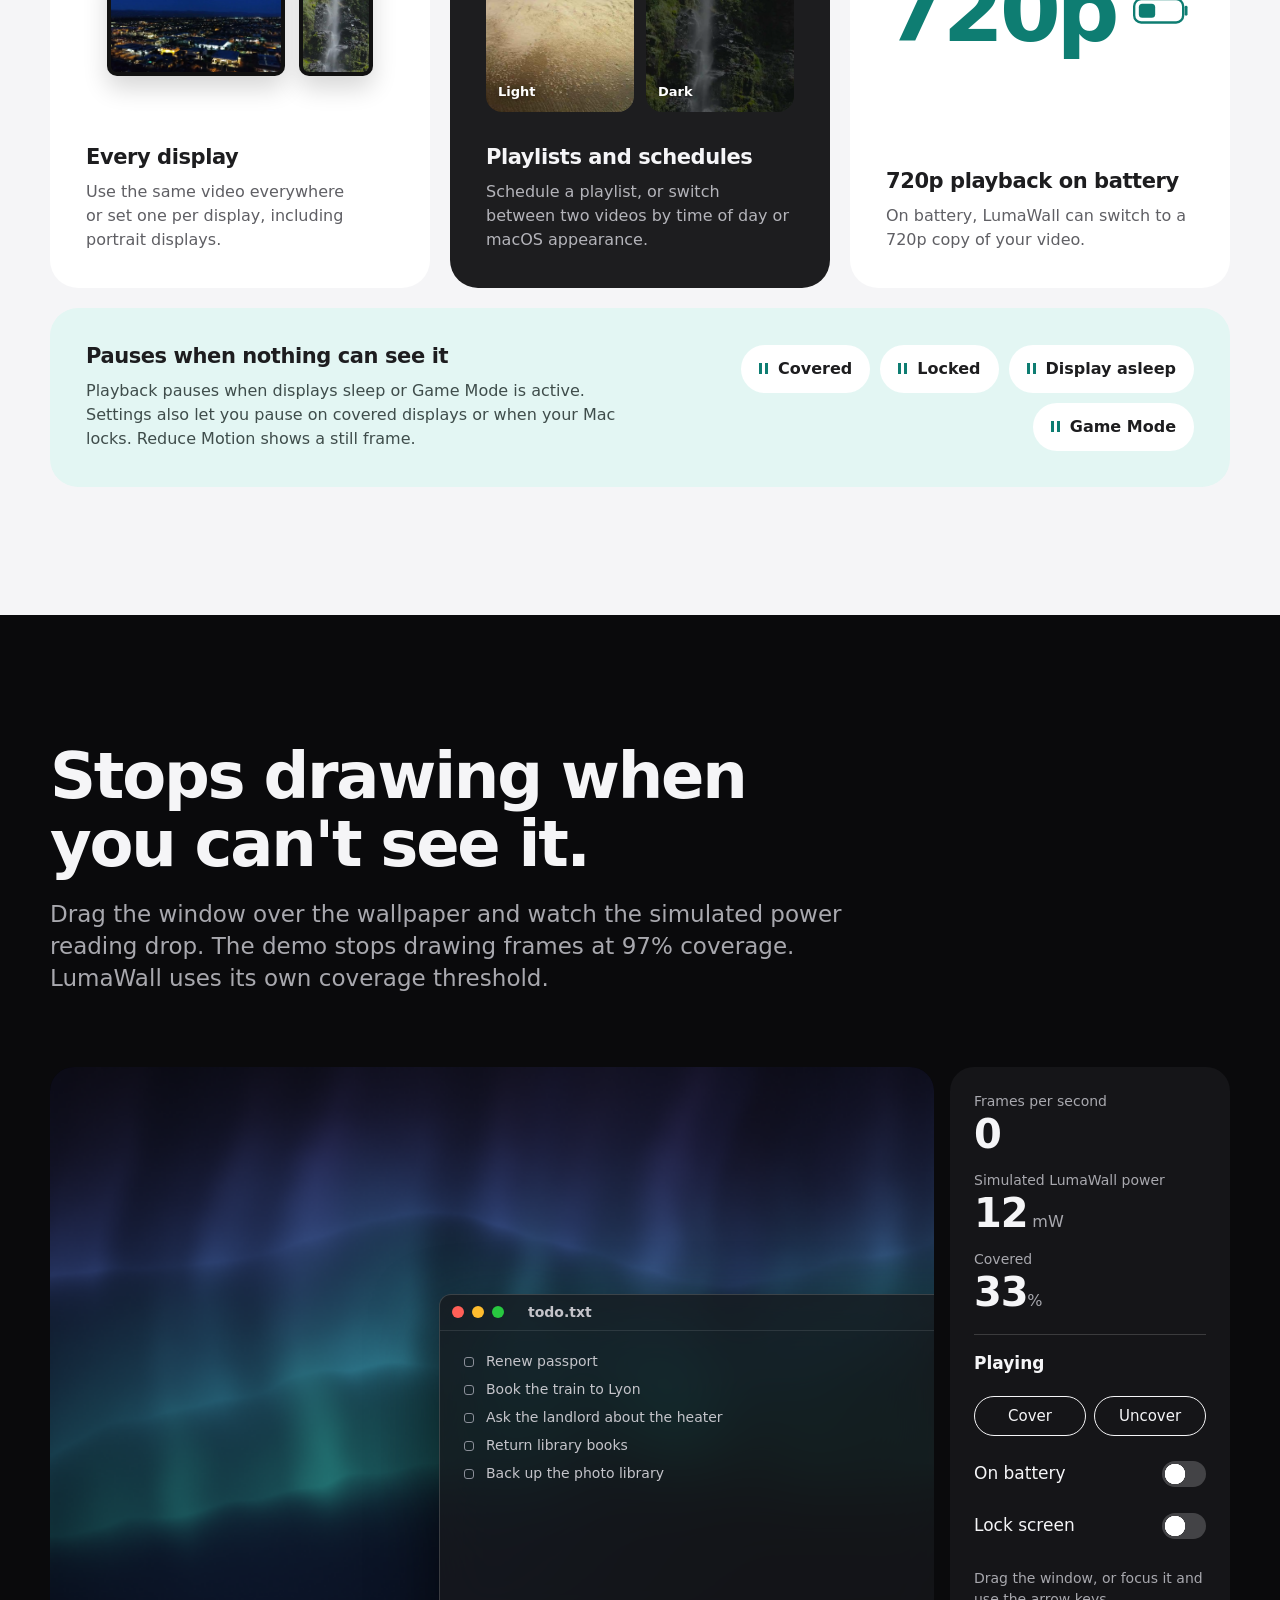
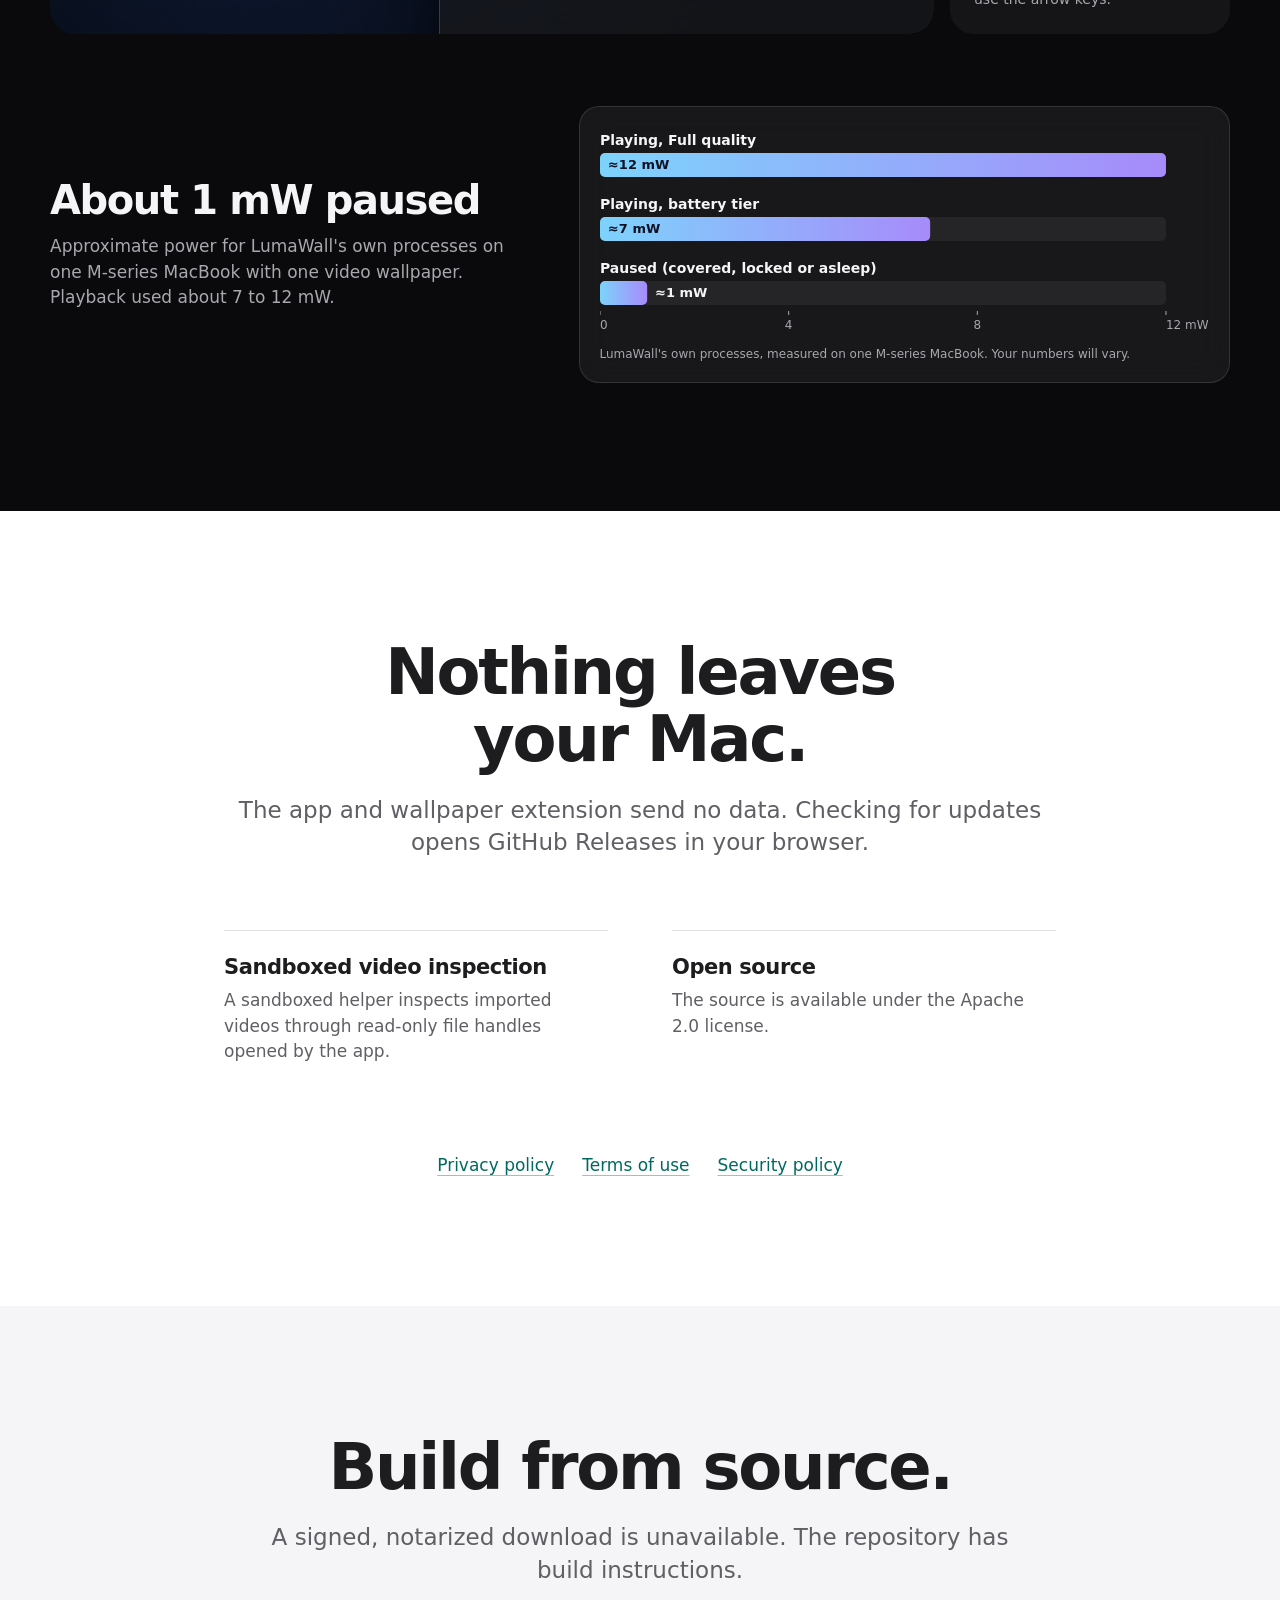
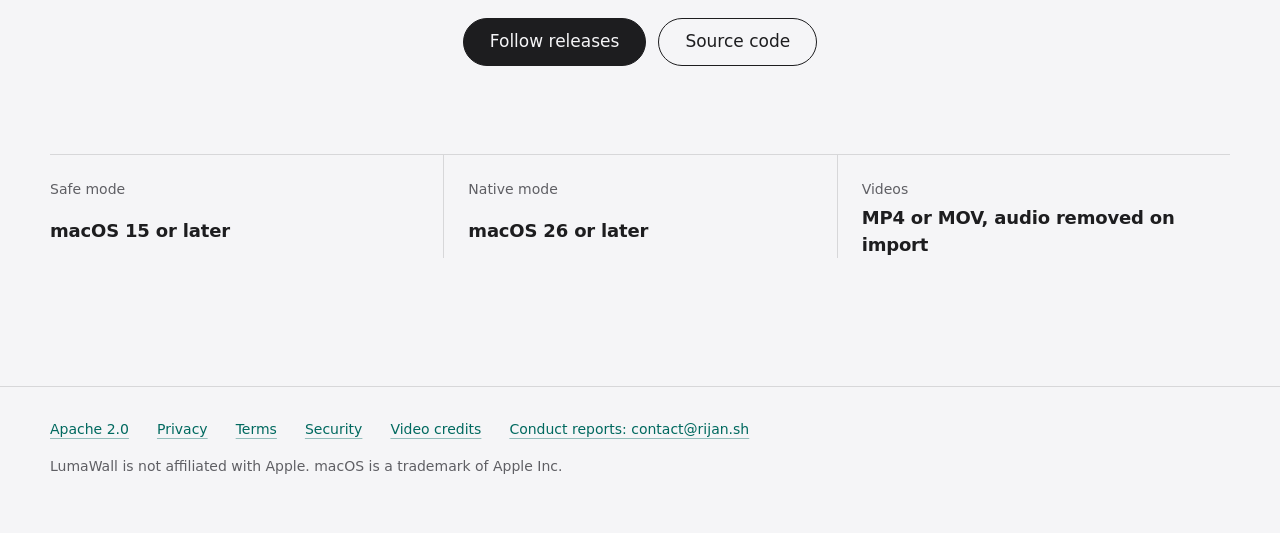
==== commit 856bd382: "Merge pull request #115 from Luseefor/site-seo Add social previews and search metadata" ====
--- a/site/index.html
+++ b/site/index.html
@@ -8,7 +8,7 @@
       name="description"
       content="Your videos as live Mac wallpapers. Free and open source. Works offline with no account or analytics."
     />
-    <meta name="color-scheme" content="light dark" />
+    <meta name="color-scheme" content="light" />
     <meta name="theme-color" content="#ffffff" media="(prefers-color-scheme: light)" />
     <meta name="theme-color" content="#0a0a0c" media="(prefers-color-scheme: dark)" />
     <link rel="canonical" href="https://lumawall.rijan.sh/" />
@@ -29,7 +29,6 @@
     <link rel="icon" href="/favicon.ico" sizes="16x16 32x32 48x48" />
     <link rel="apple-touch-icon" href="/apple-touch-icon.png" sizes="180x180" />
     <link rel="manifest" href="/site.webmanifest" />
-    <script src="js/theme.js"></script>
     <link rel="stylesheet" href="styles.css" />
     <link rel="stylesheet" href="css/hero.css" />
     <link rel="stylesheet" href="css/gallery.css" />
@@ -51,19 +50,6 @@
           <li><a href="#features">Features</a></li>
           <li><a href="#efficiency">Efficiency</a></li>
           <li><a href="#privacy">Privacy</a></li>
-          <li class="theme-li" hidden>
-            <div class="theme-switch" role="group" aria-label="Colour theme" data-theme-switch>
-              <button type="button" data-choice="system" aria-pressed="true" aria-label="System theme" title="System">
-                <svg viewBox="0 0 16 16" aria-hidden="true"><rect x="1.75" y="2.5" width="12.5" height="8.5" rx="1.5" /><path d="M5.5 13.75h5M8 11v2.75" /></svg><span>System</span>
-              </button>
-              <button type="button" data-choice="light" aria-pressed="false" aria-label="Light theme" title="Light">
-                <svg viewBox="0 0 16 16" aria-hidden="true"><circle cx="8" cy="8" r="2.75" /><path d="M8 1.5v1.6M8 12.9v1.6M1.5 8h1.6M12.9 8h1.6M3.4 3.4l1.1 1.1M11.5 11.5l1.1 1.1M12.6 3.4l-1.1 1.1M4.5 11.5l-1.1 1.1" /></svg><span>Light</span>
-              </button>
-              <button type="button" data-choice="dark" aria-pressed="false" aria-label="Dark theme" title="Dark">
-                <svg viewBox="0 0 16 16" aria-hidden="true"><path d="M13.2 9.6A5.6 5.6 0 0 1 6.4 2.8a5.6 5.6 0 1 0 6.8 6.8z" /></svg><span>Dark</span>
-              </button>
-            </div>
-          </li>
         </ul>
         <a class="nav-cta" href="https://github.com/Luseefor/LumaWall/releases">Follow releases</a>
         <button type="button" class="nav-toggle" data-nav-toggle aria-expanded="false" aria-controls="nav-menu" aria-label="Menu" hidden>
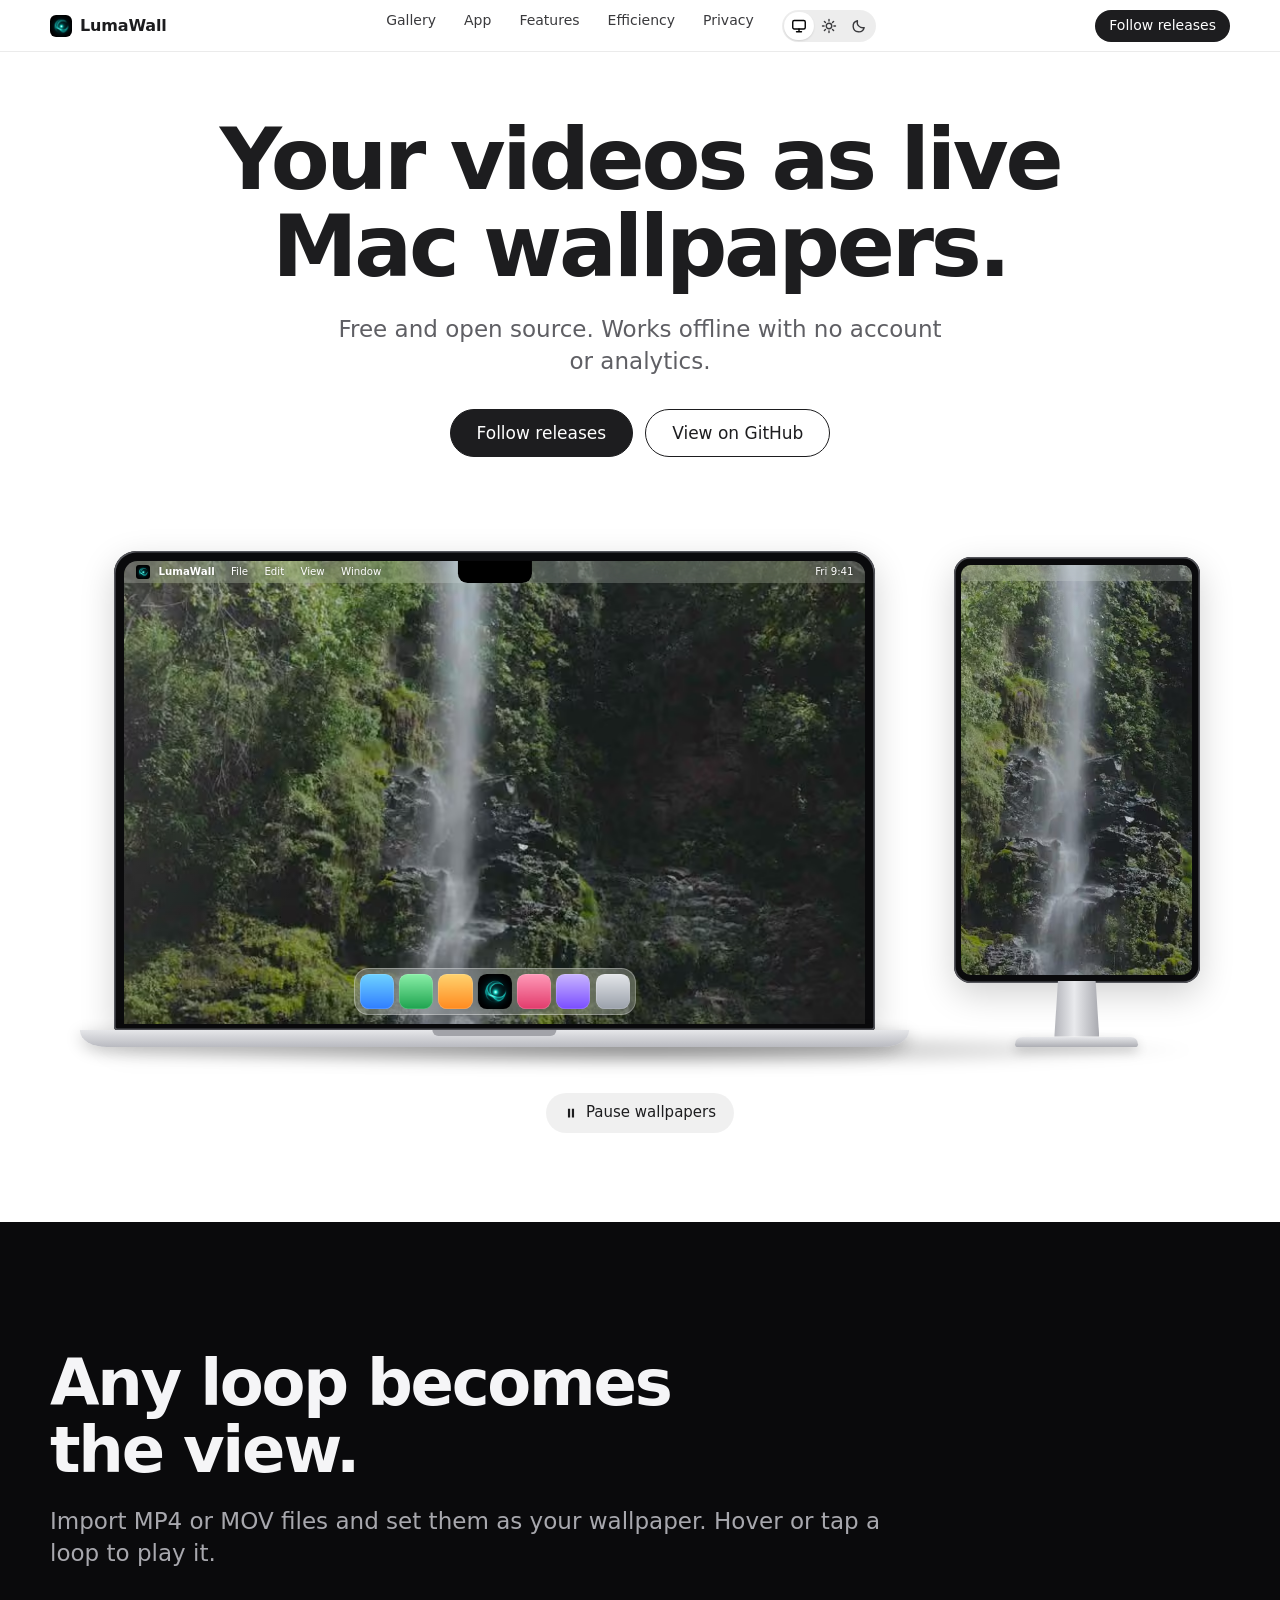
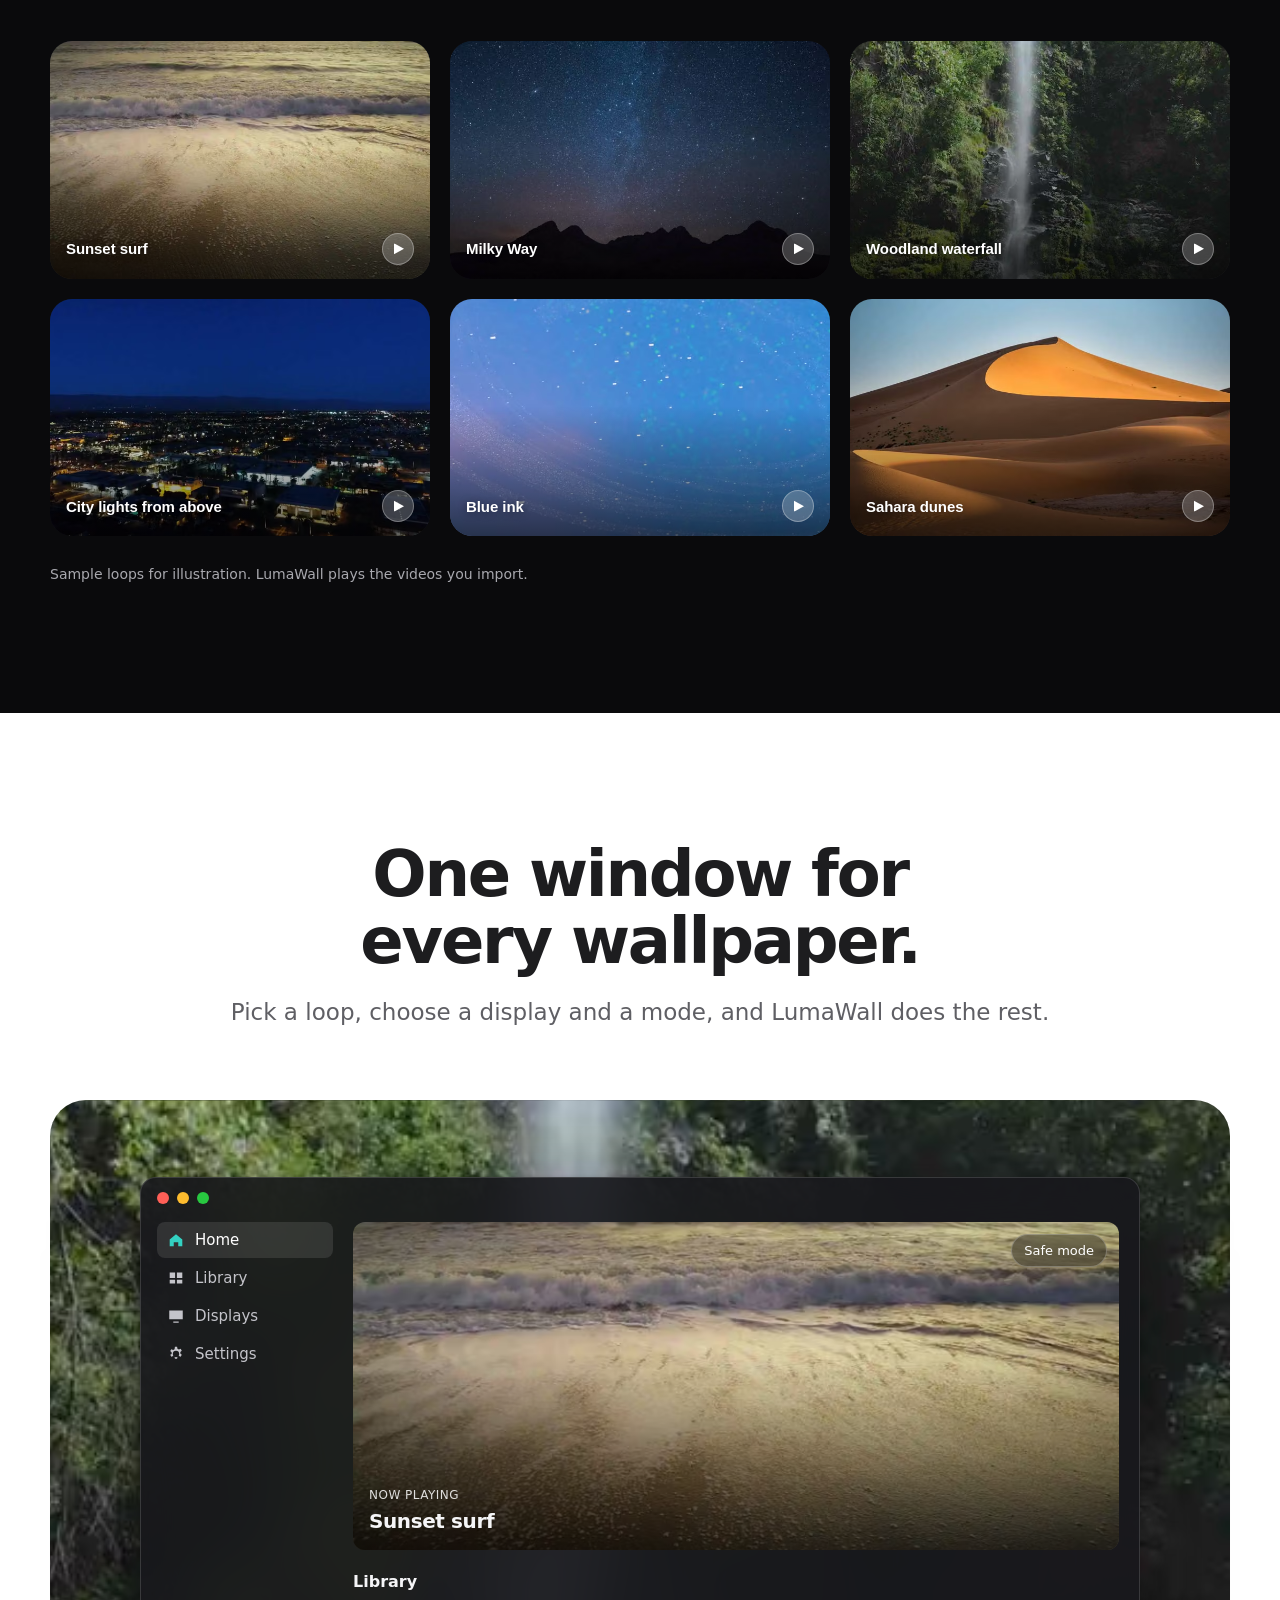
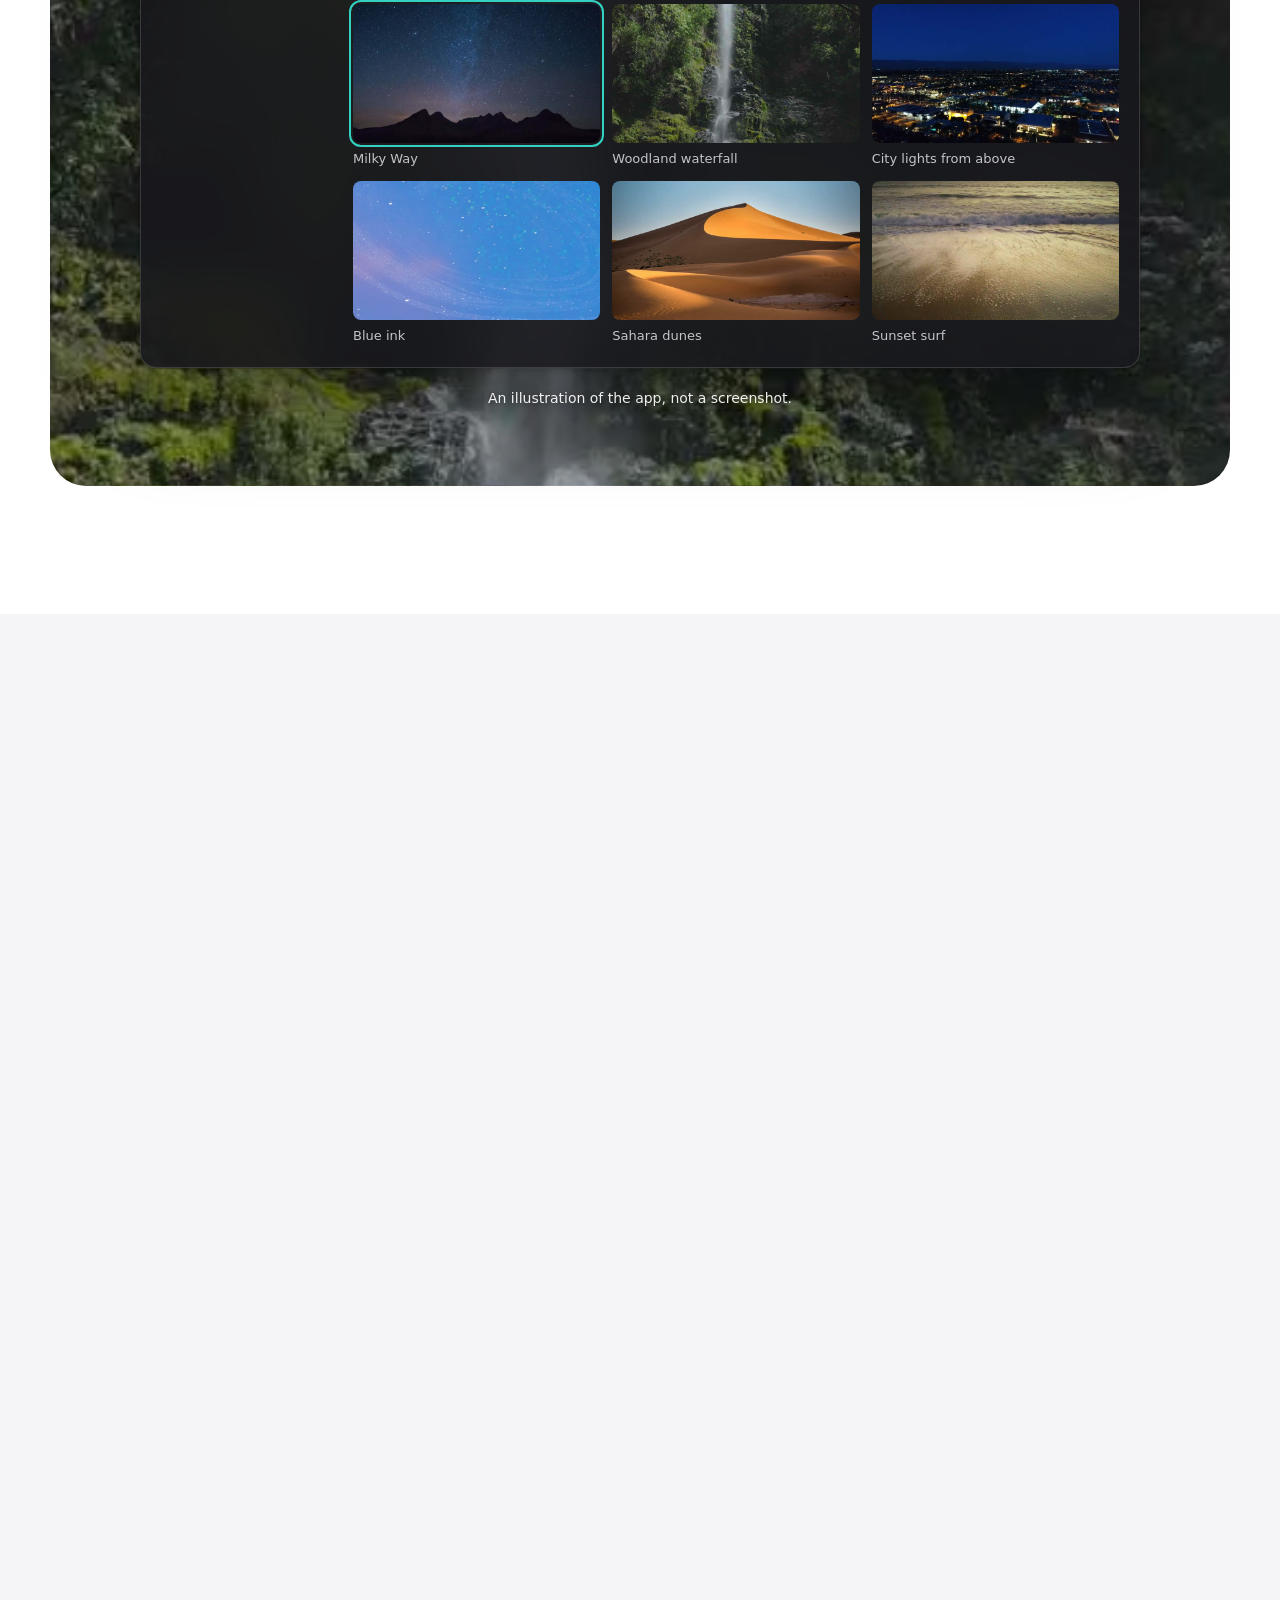
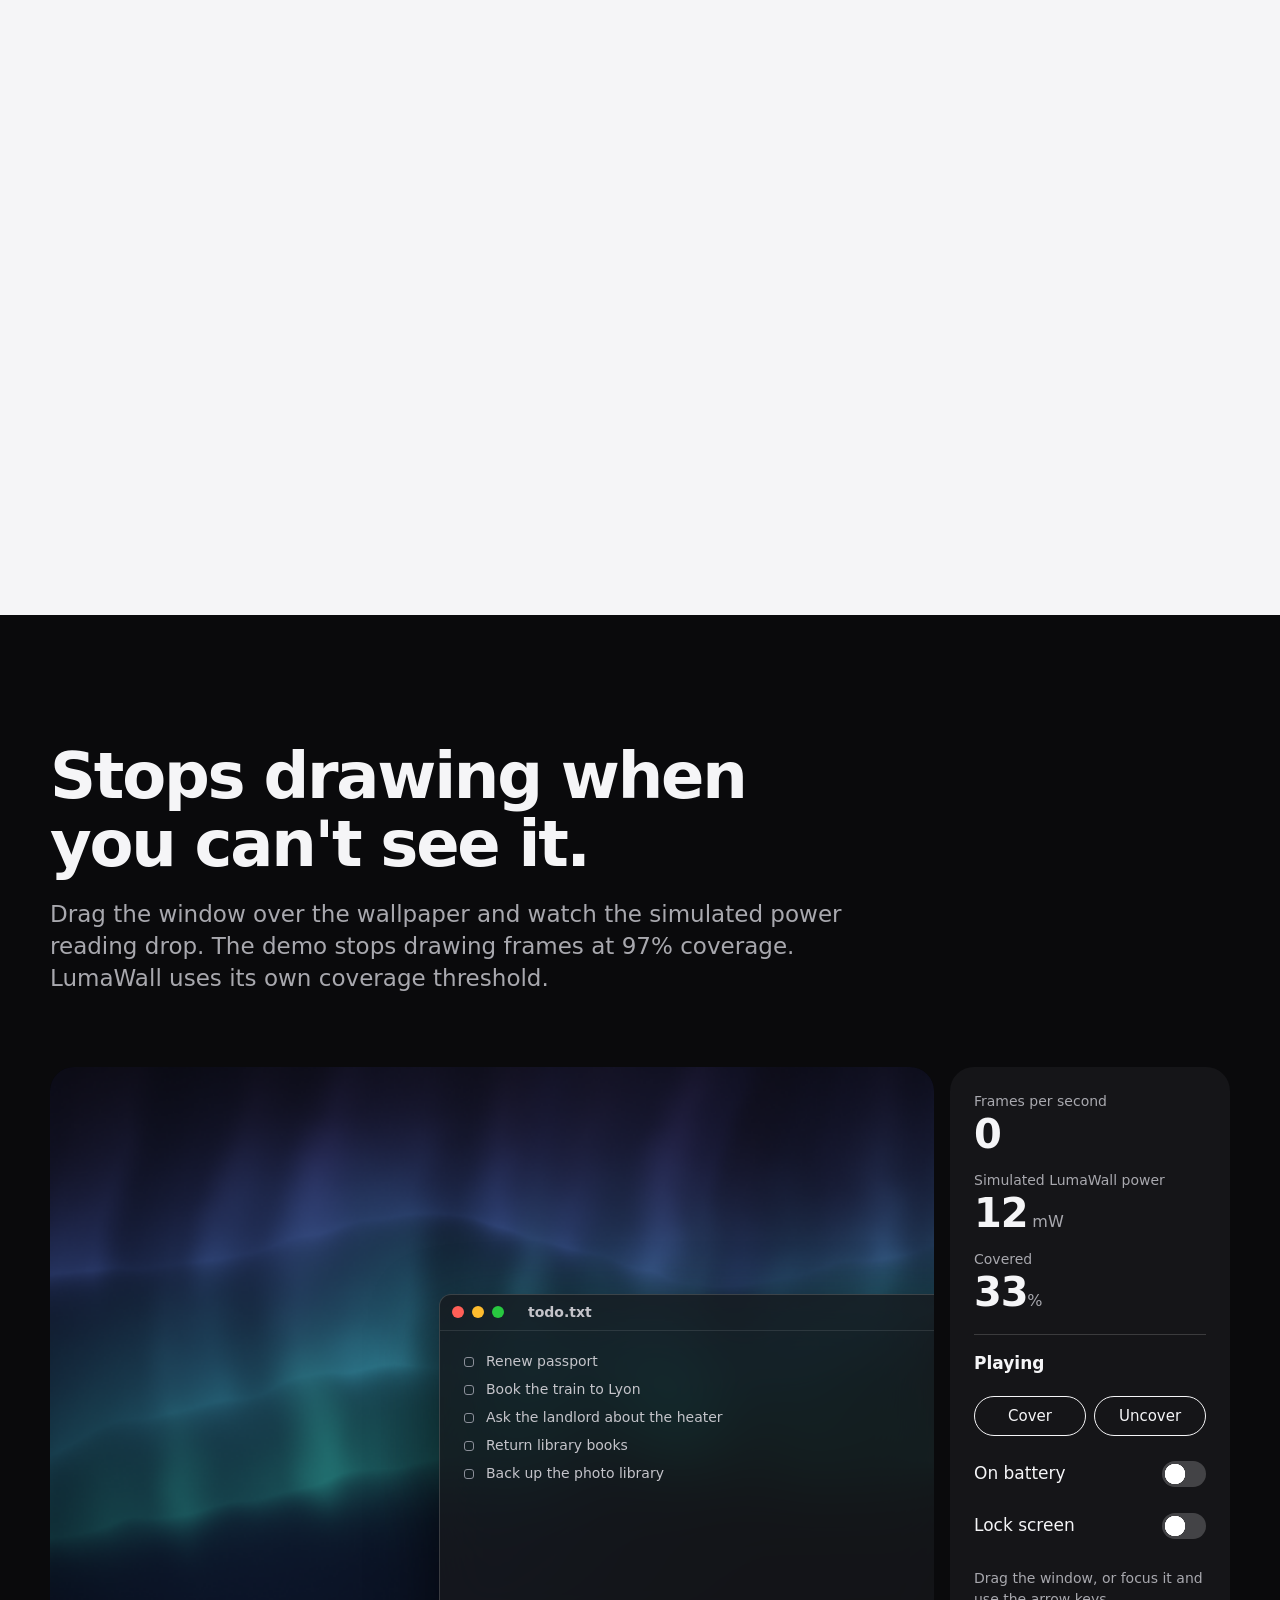
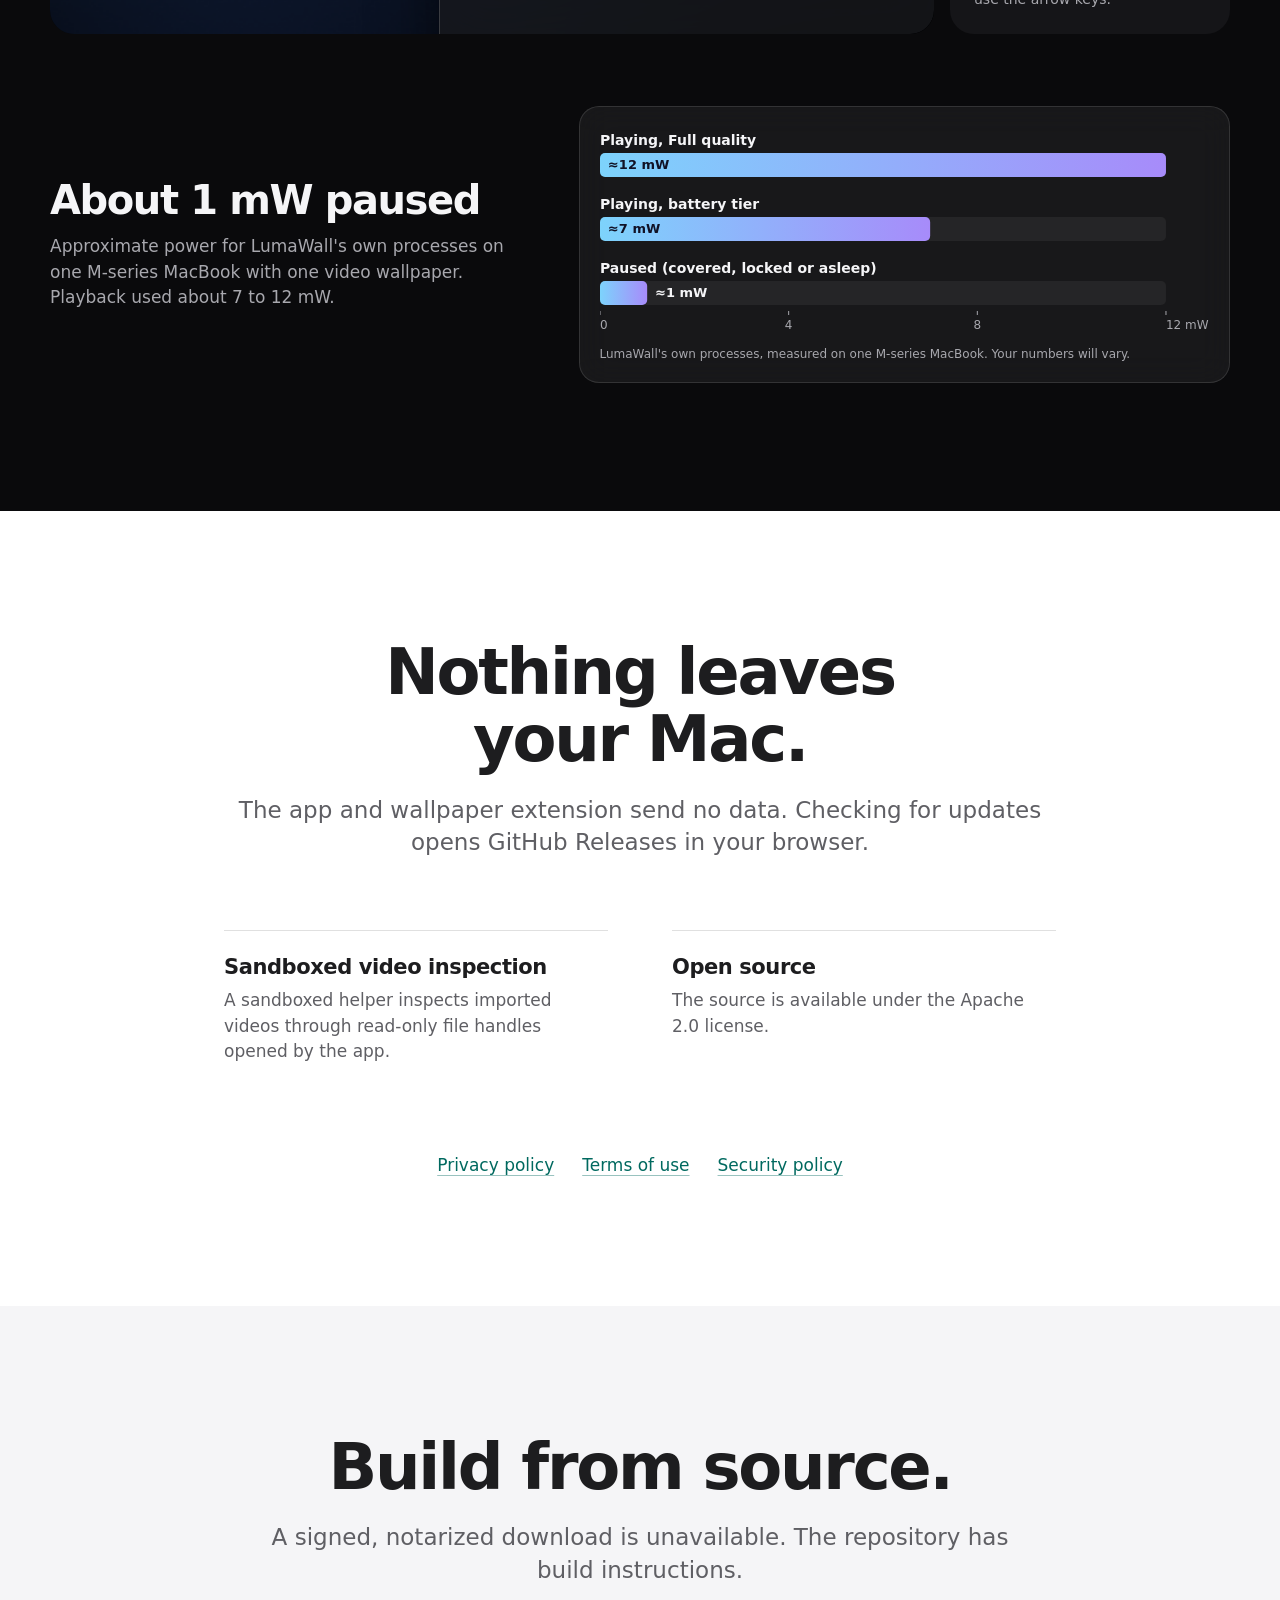
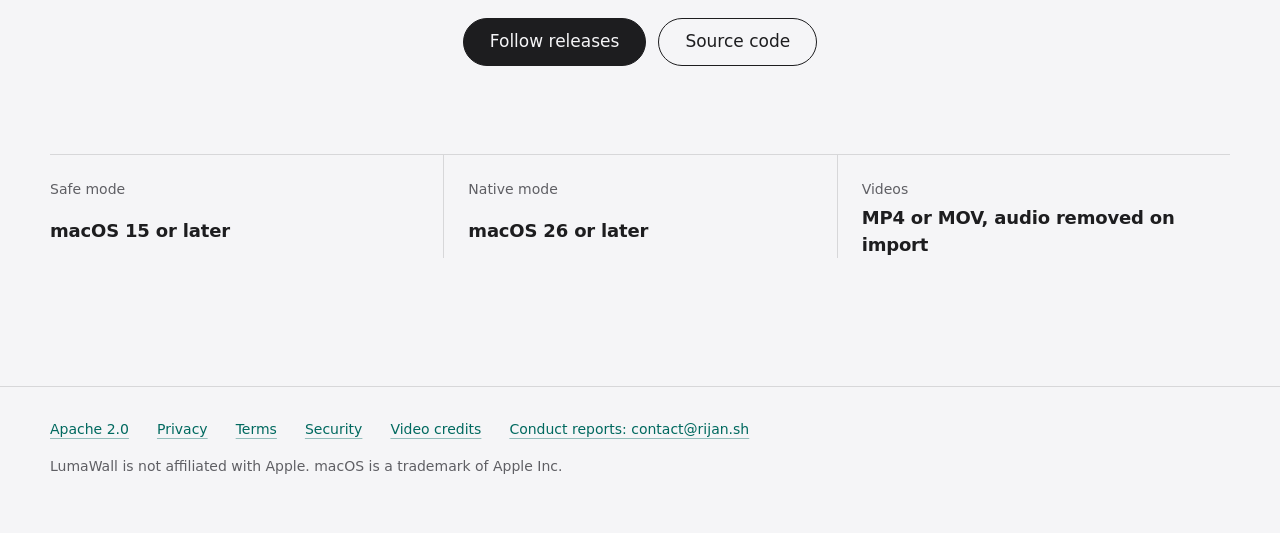
==== commit dfeb39dc: "fix(site): make the mobile menu opaque, move theme.js after the styles, document themes and clip var" ====
--- a/site/index.html
+++ b/site/index.html
@@ -8,7 +8,7 @@
       name="description"
       content="Your videos as live Mac wallpapers. Free and open source. Works offline with no account or analytics."
     />
-    <meta name="color-scheme" content="light" />
+    <meta name="color-scheme" content="light dark" />
     <meta name="theme-color" content="#ffffff" media="(prefers-color-scheme: light)" />
     <meta name="theme-color" content="#0a0a0c" media="(prefers-color-scheme: dark)" />
     <link rel="canonical" href="https://lumawall.rijan.sh/" />
@@ -36,6 +36,7 @@
     <link rel="stylesheet" href="css/features.css" />
     <link rel="stylesheet" href="css/efficiency.css" />
     <link rel="stylesheet" href="css/energy.css" />
+    <script src="js/theme.js"></script>
     <script type="module" src="js/main.js"></script>
   </head>
   <body>
@@ -50,6 +51,19 @@
           <li><a href="#features">Features</a></li>
           <li><a href="#efficiency">Efficiency</a></li>
           <li><a href="#privacy">Privacy</a></li>
+          <li class="theme-li" hidden>
+            <div class="theme-switch" role="group" aria-label="Colour theme" data-theme-switch>
+              <button type="button" data-choice="system" aria-pressed="true" aria-label="System theme" title="System">
+                <svg viewBox="0 0 16 16" aria-hidden="true"><rect x="1.75" y="2.5" width="12.5" height="8.5" rx="1.5" /><path d="M5.5 13.75h5M8 11v2.75" /></svg><span>System</span>
+              </button>
+              <button type="button" data-choice="light" aria-pressed="false" aria-label="Light theme" title="Light">
+                <svg viewBox="0 0 16 16" aria-hidden="true"><circle cx="8" cy="8" r="2.75" /><path d="M8 1.5v1.6M8 12.9v1.6M1.5 8h1.6M12.9 8h1.6M3.4 3.4l1.1 1.1M11.5 11.5l1.1 1.1M12.6 3.4l-1.1 1.1M4.5 11.5l-1.1 1.1" /></svg><span>Light</span>
+              </button>
+              <button type="button" data-choice="dark" aria-pressed="false" aria-label="Dark theme" title="Dark">
+                <svg viewBox="0 0 16 16" aria-hidden="true"><path d="M13.2 9.6A5.6 5.6 0 0 1 6.4 2.8a5.6 5.6 0 1 0 6.8 6.8z" /></svg><span>Dark</span>
+              </button>
+            </div>
+          </li>
         </ul>
         <a class="nav-cta" href="https://github.com/Luseefor/LumaWall/releases">Follow releases</a>
         <button type="button" class="nav-toggle" data-nav-toggle aria-expanded="false" aria-controls="nav-menu" aria-label="Menu" hidden>
--- a/site/styles.css
+++ b/site/styles.css
@@ -189,6 +189,7 @@
 
 .nav {
   --nav-bg: rgb(255 255 255 / 0.86);
+  --nav-menu: rgb(255 255 255 / 0.97);
   --nav-ink: #1d1d1f;
   --nav-ink-2: #3a3a3d;
   --nav-ink-hover: #000;
@@ -214,6 +215,7 @@
 
 .nav[data-tone="dark"] {
   --nav-bg: rgb(10 10 12 / 0.78);
+  --nav-menu: rgb(10 10 12 / 0.97);
   --nav-ink: #f5f5f7;
   --nav-ink-2: #c9c9ce;
   --nav-ink-hover: #fff;
@@ -229,6 +231,7 @@
 @media (prefers-color-scheme: dark) {
   :root:not([data-theme="light"]) .nav[data-tone="light"] {
     --nav-bg: rgb(20 20 22 / 0.82);
+    --nav-menu: rgb(20 20 22 / 0.97);
     --nav-ink: #f5f5f7;
     --nav-ink-2: #c9c9ce;
     --nav-ink-hover: #fff;
@@ -243,6 +246,7 @@
 
 :root[data-theme="dark"] .nav[data-tone="light"] {
   --nav-bg: rgb(20 20 22 / 0.82);
+  --nav-menu: rgb(20 20 22 / 0.97);
   --nav-ink: #f5f5f7;
   --nav-ink-2: #c9c9ce;
   --nav-ink-hover: #fff;
@@ -679,10 +683,8 @@
     max-height: calc(100dvh - var(--nav));
     overflow-y: auto;
     padding: 8px var(--gutter) 16px;
-    background: var(--nav-bg);
+    background: var(--nav-menu);
     border-bottom: 1px solid var(--nav-line);
-    -webkit-backdrop-filter: saturate(1.8) blur(20px);
-    backdrop-filter: saturate(1.8) blur(20px);
     font-size: 1.0625rem;
   }
 
@@ -768,15 +770,11 @@
   .nav,
   :root:root .nav[data-tone="light"] {
     --nav-bg: var(--nav-solid);
+    --nav-menu: var(--nav-solid);
     -webkit-backdrop-filter: none;
     backdrop-filter: none;
   }
 
-  .nav-inner ul {
-    -webkit-backdrop-filter: none;
-    backdrop-filter: none;
-  }
-
   .nav[data-tone="dark"] {
     --nav-bg: var(--bg-dark);
   }
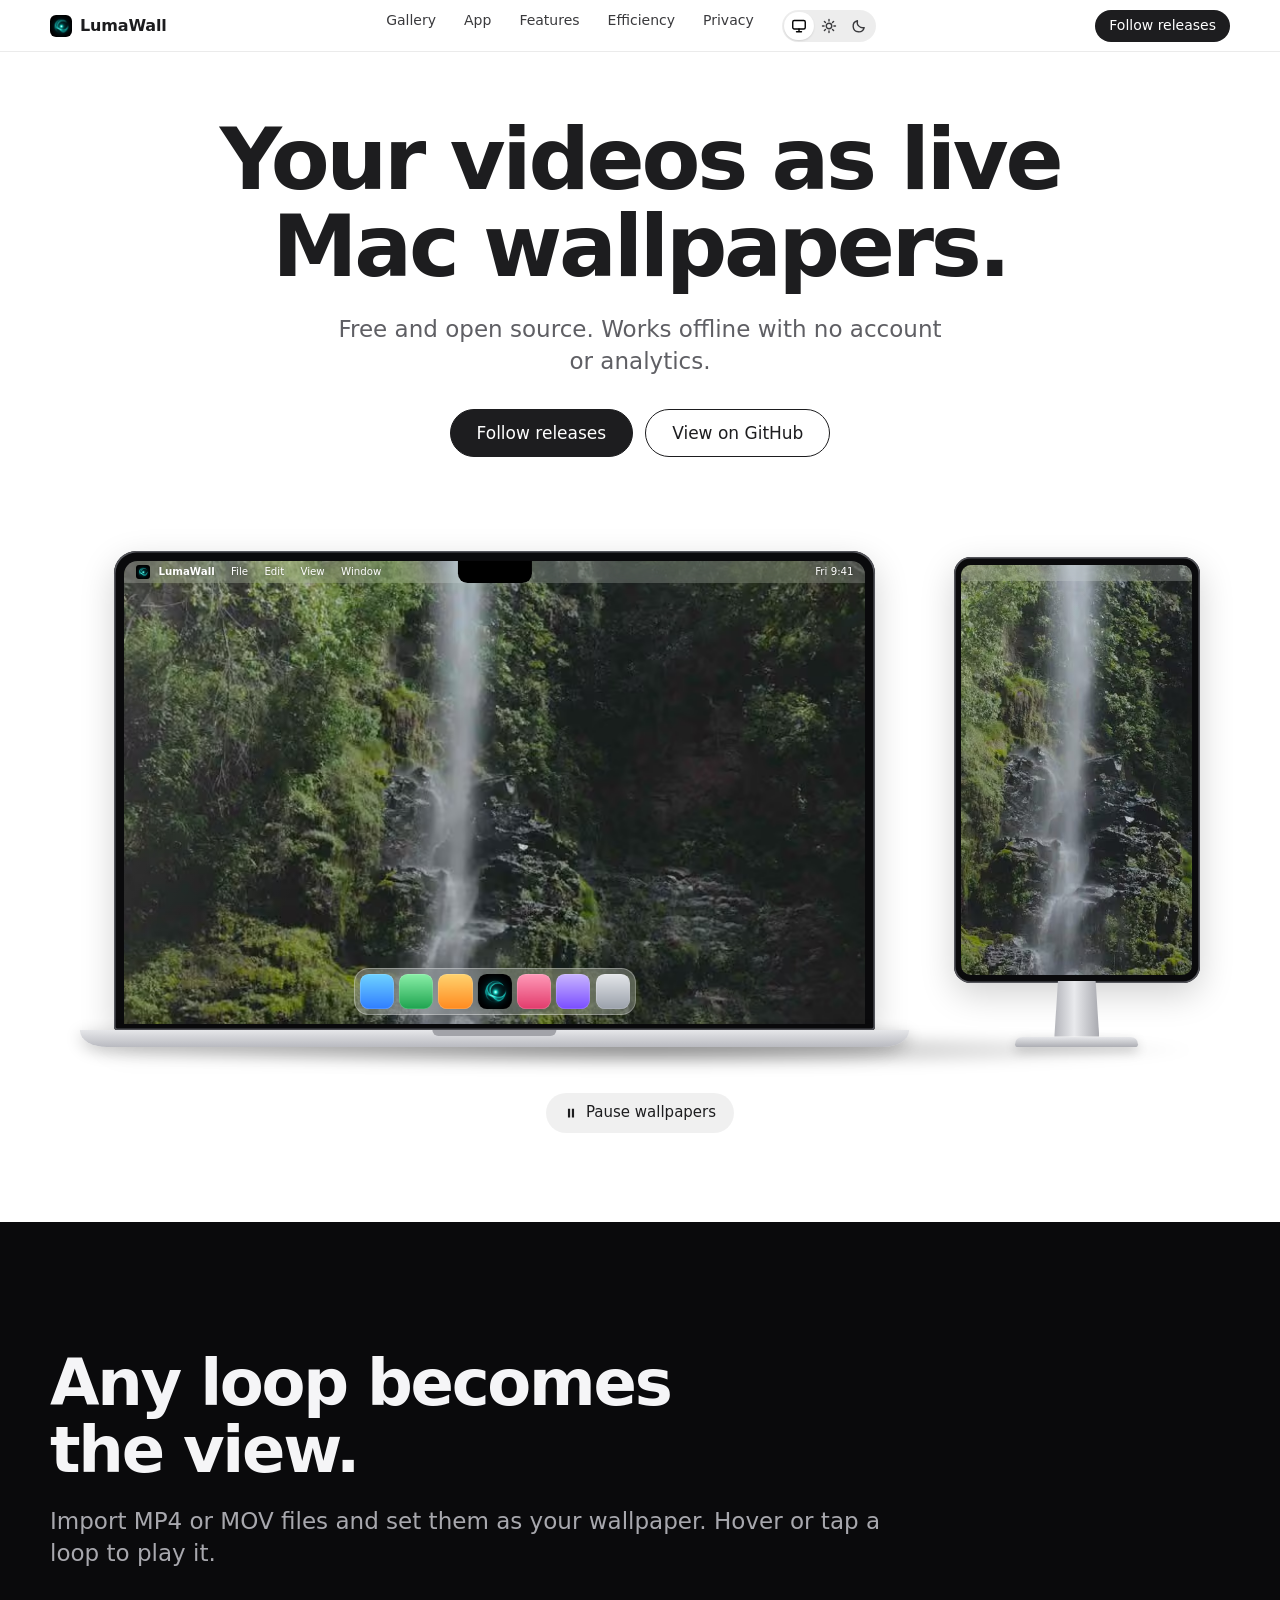
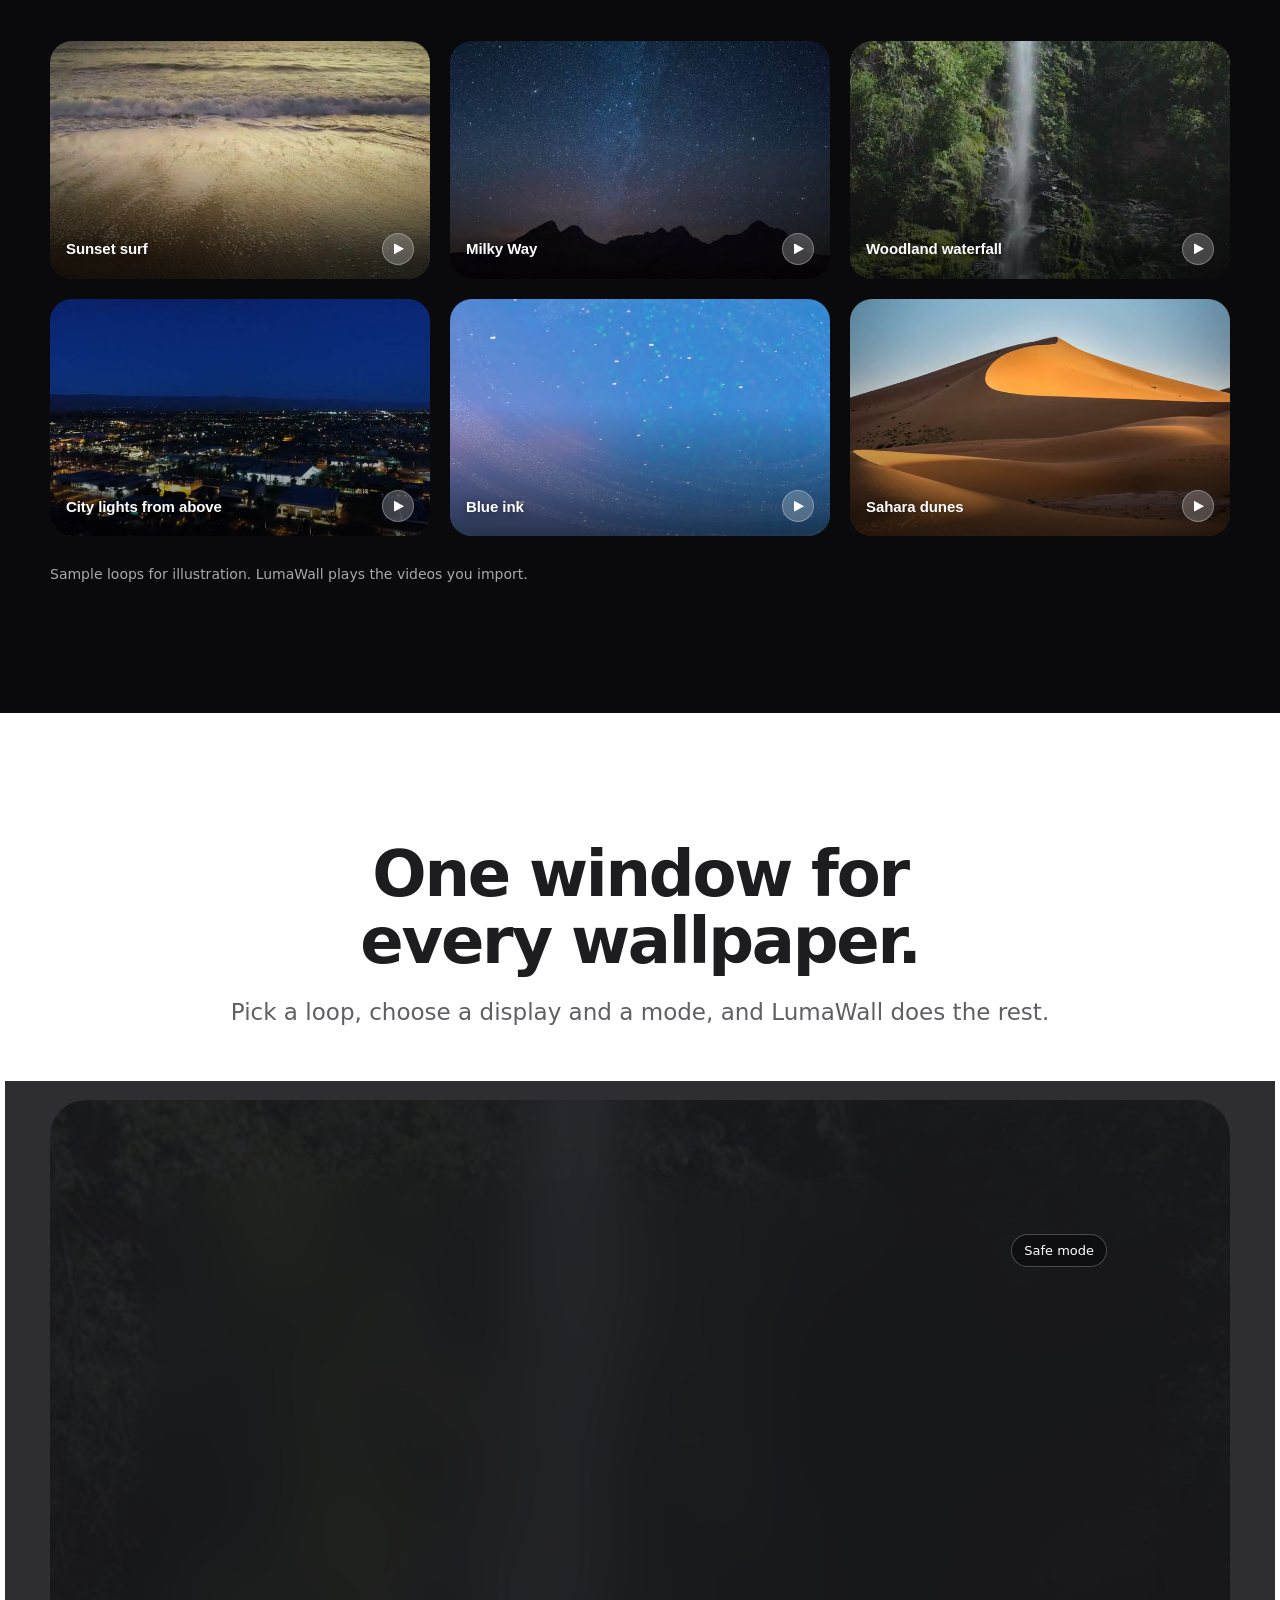
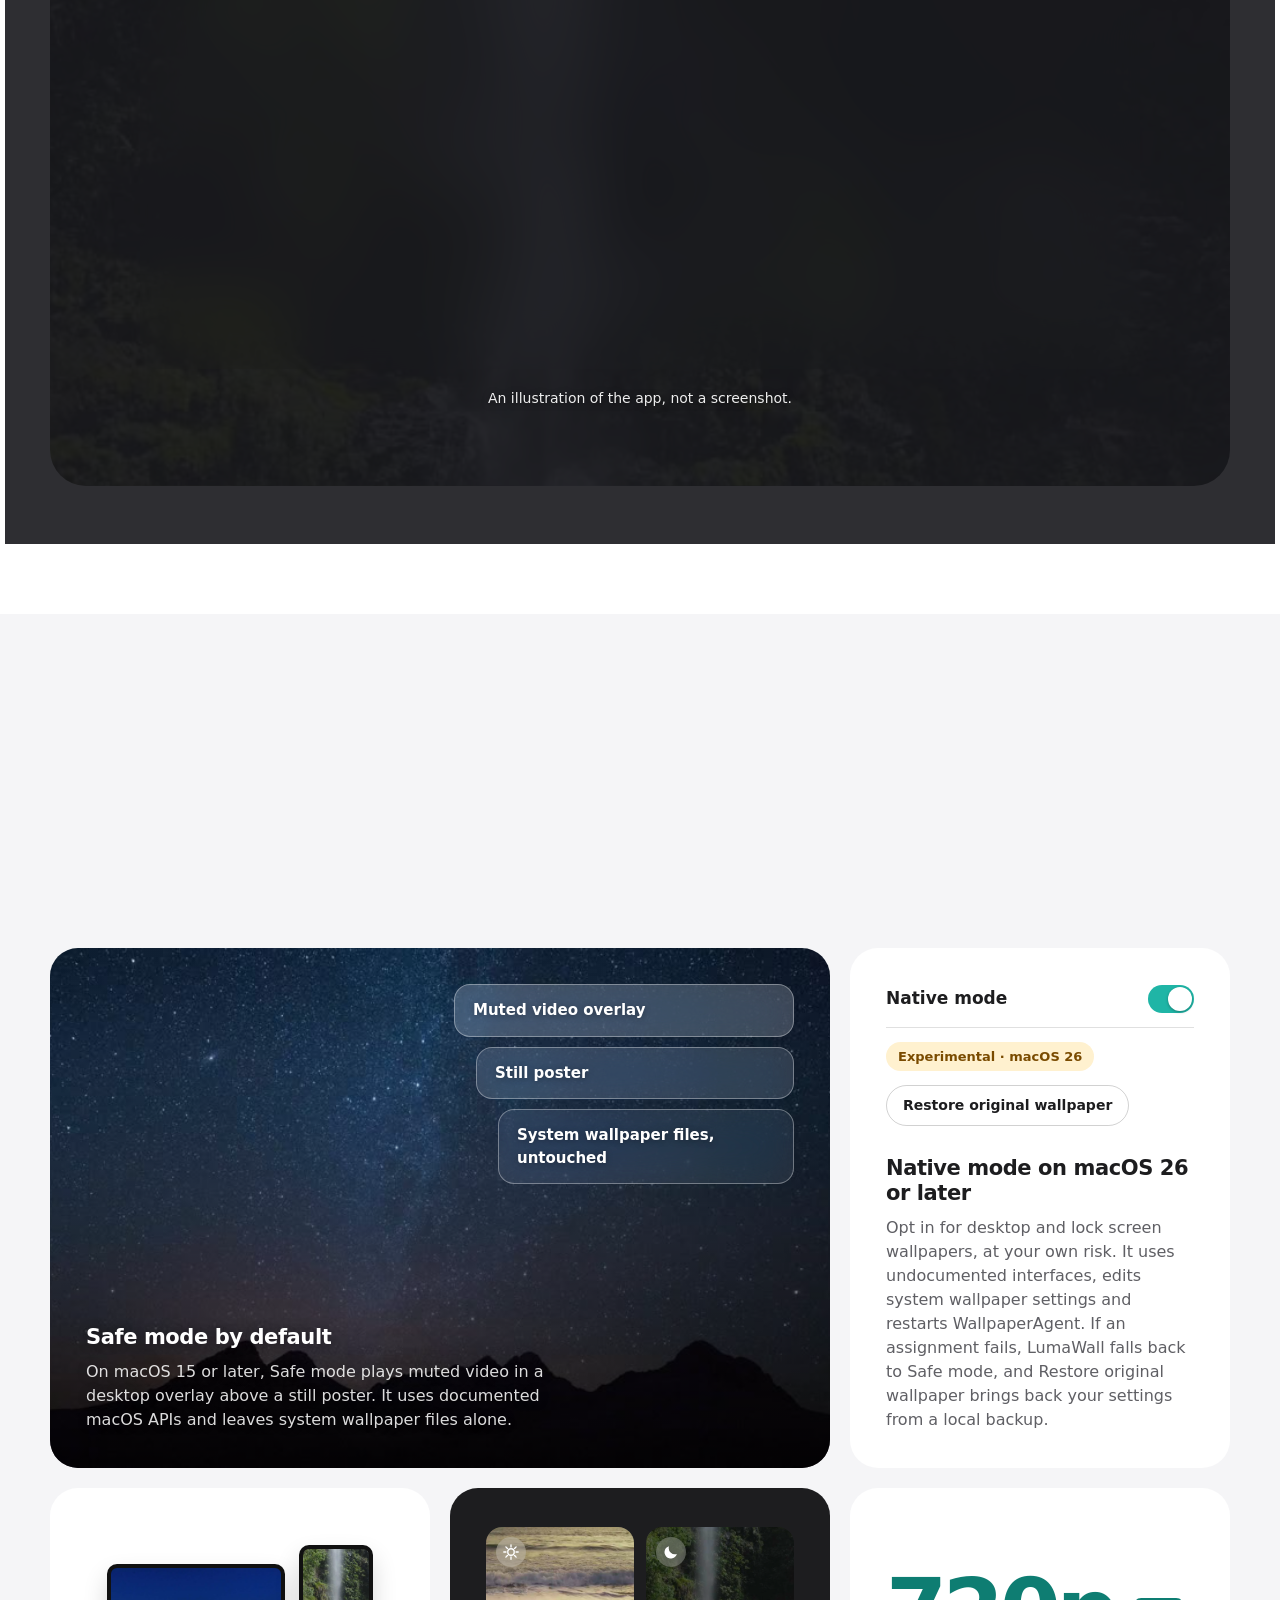
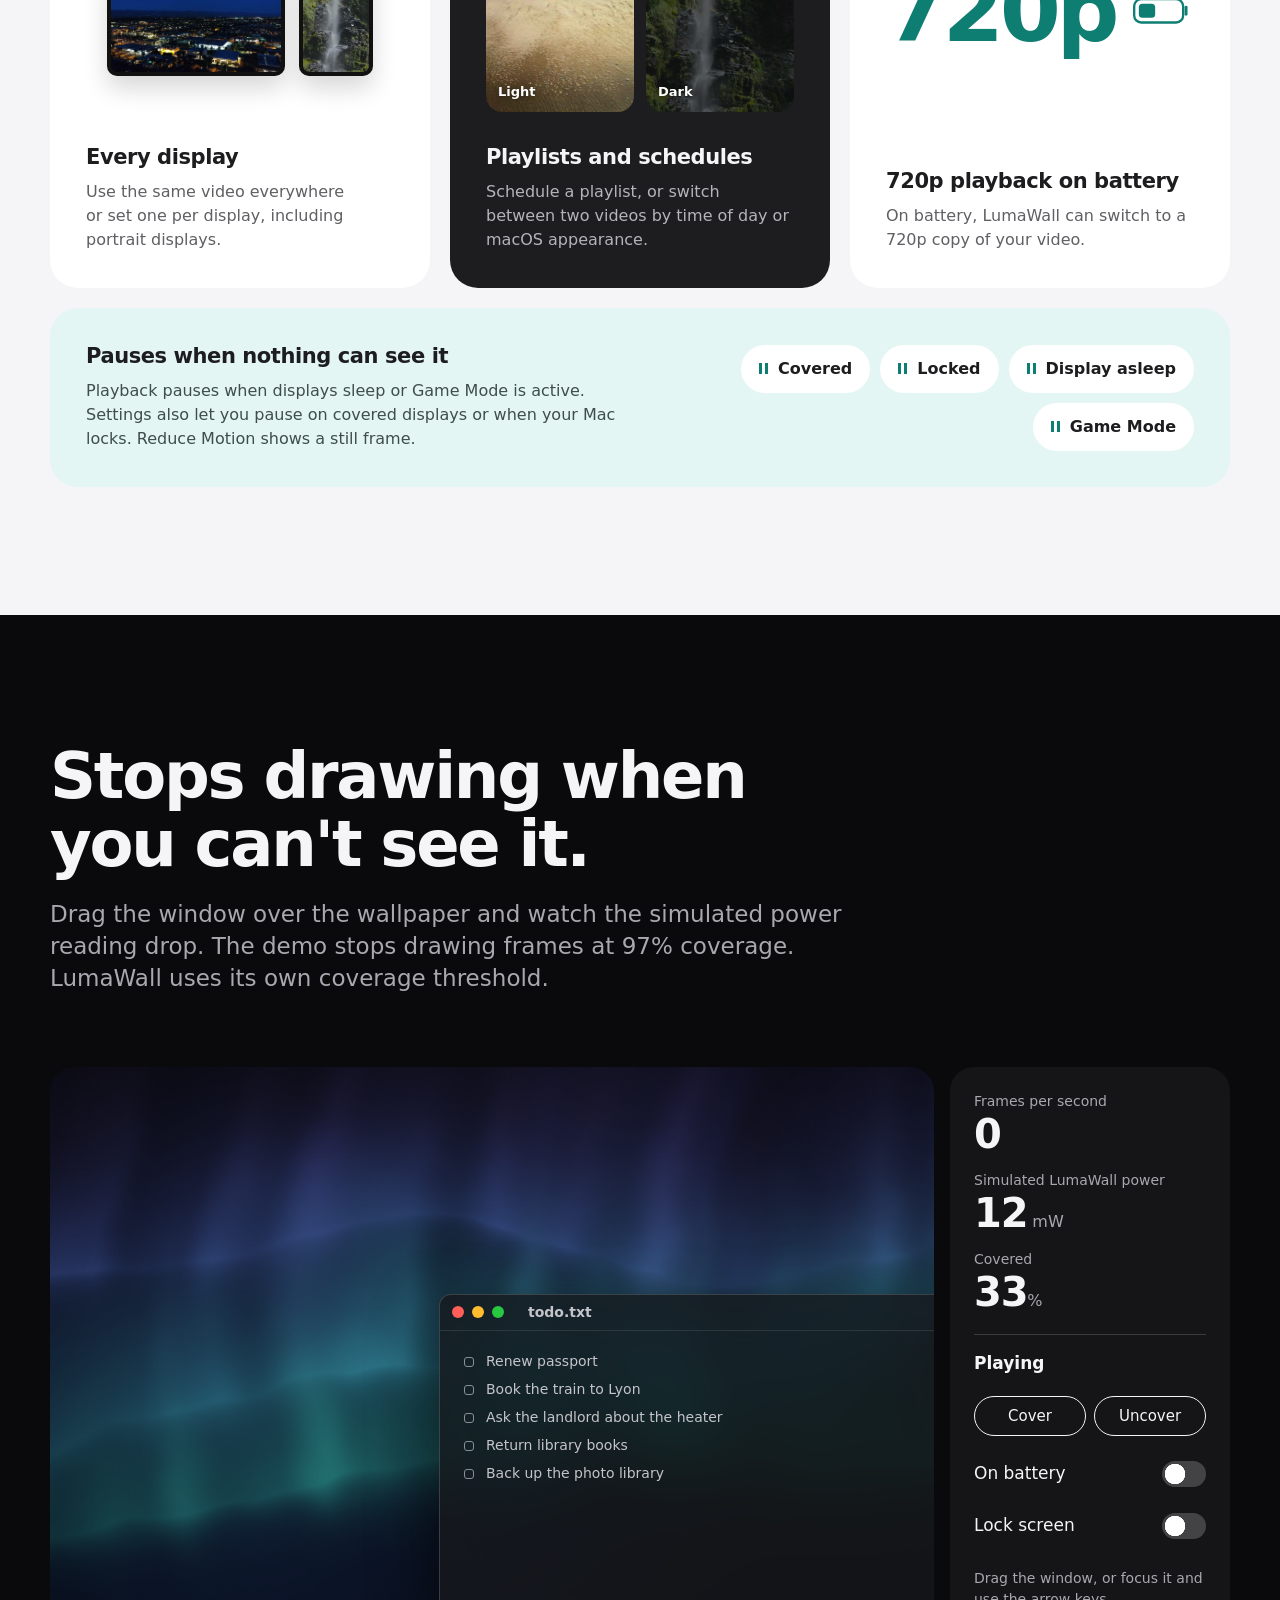
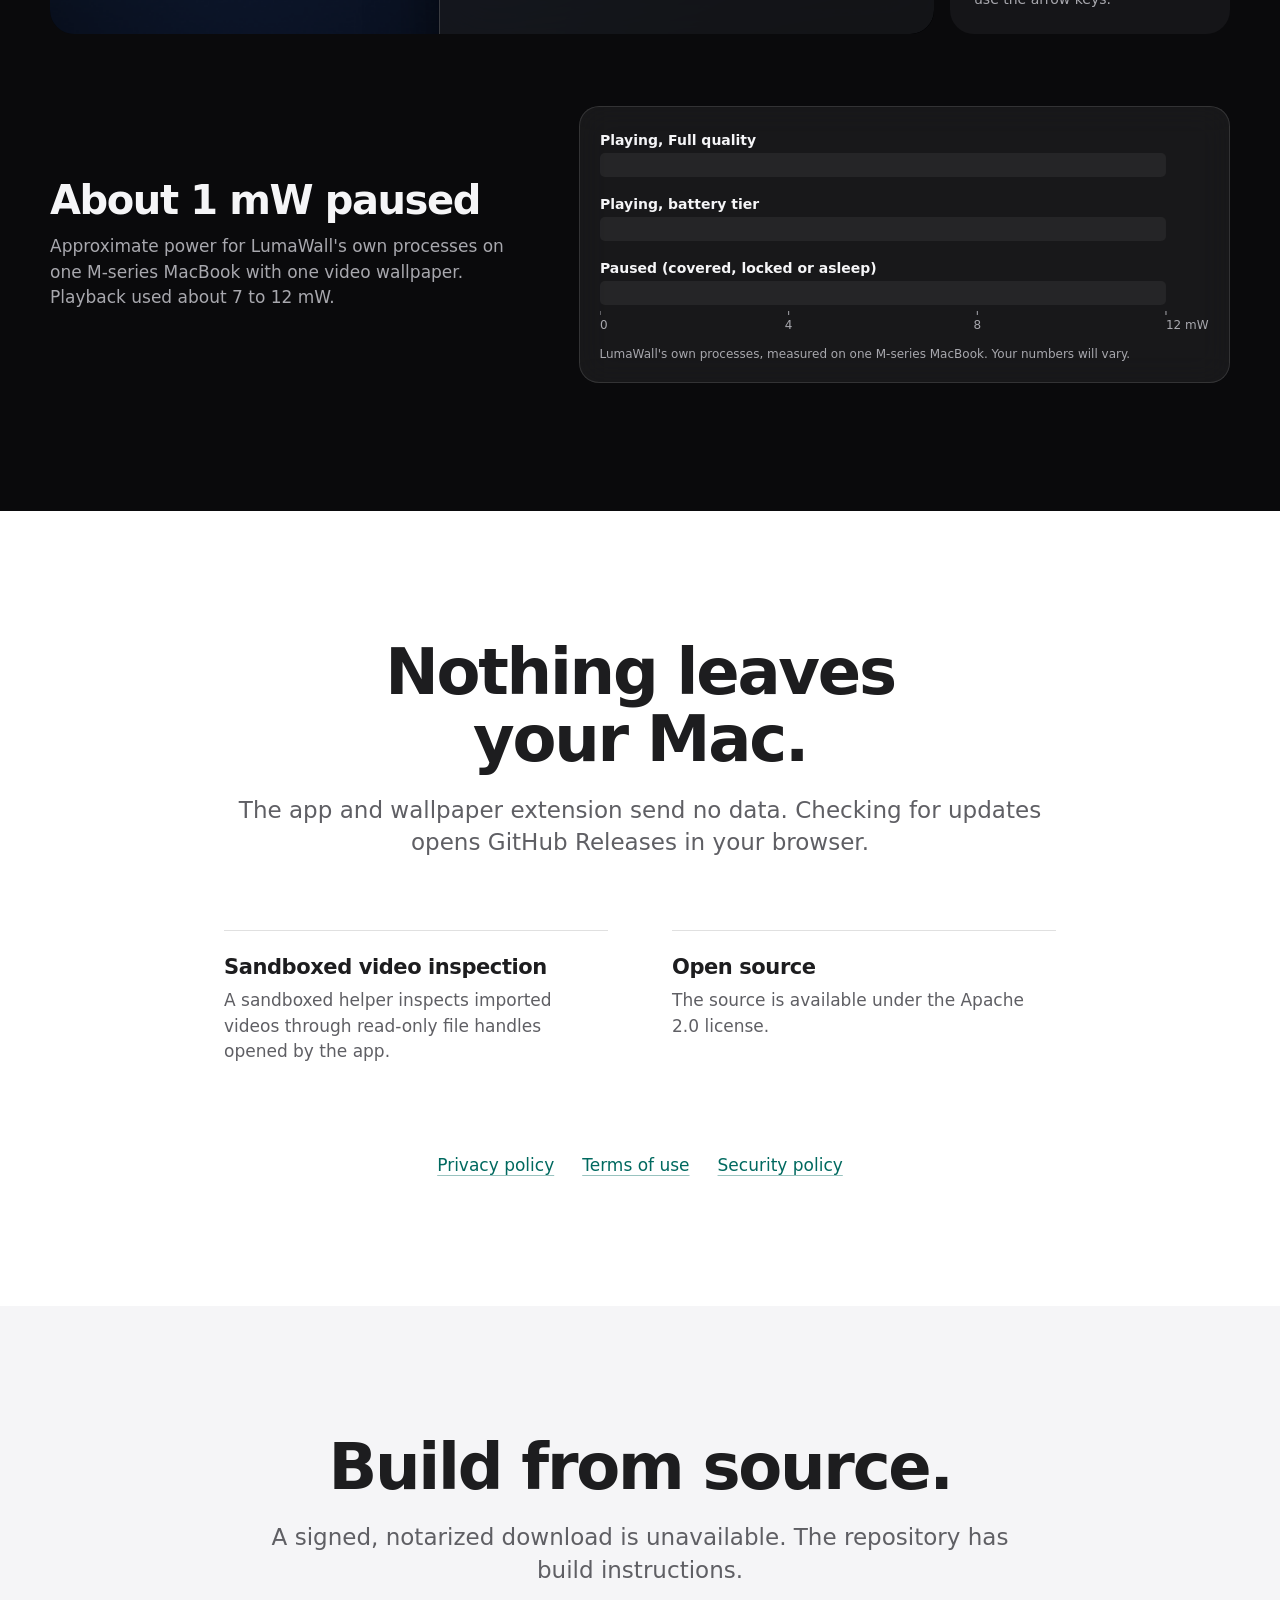
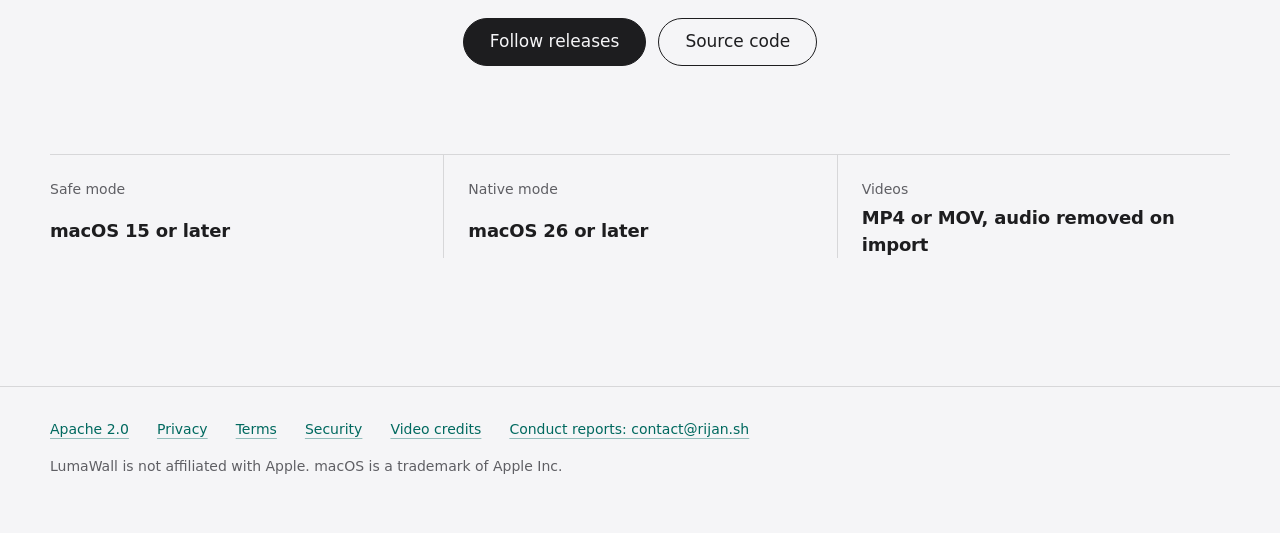
==== commit 4801c303: "fix(site): match the dark toolbar colour to the dark page The dark theme-color was the dark-section " ====
--- a/site/index.html
+++ b/site/index.html
@@ -10,7 +10,7 @@
     />
     <meta name="color-scheme" content="light dark" />
     <meta name="theme-color" content="#ffffff" media="(prefers-color-scheme: light)" />
-    <meta name="theme-color" content="#0a0a0c" media="(prefers-color-scheme: dark)" />
+    <meta name="theme-color" content="#141416" media="(prefers-color-scheme: dark)" />
     <link rel="canonical" href="https://lumawall.rijan.sh/" />
     <meta property="og:type" content="website" />
     <meta property="og:url" content="https://lumawall.rijan.sh/" />
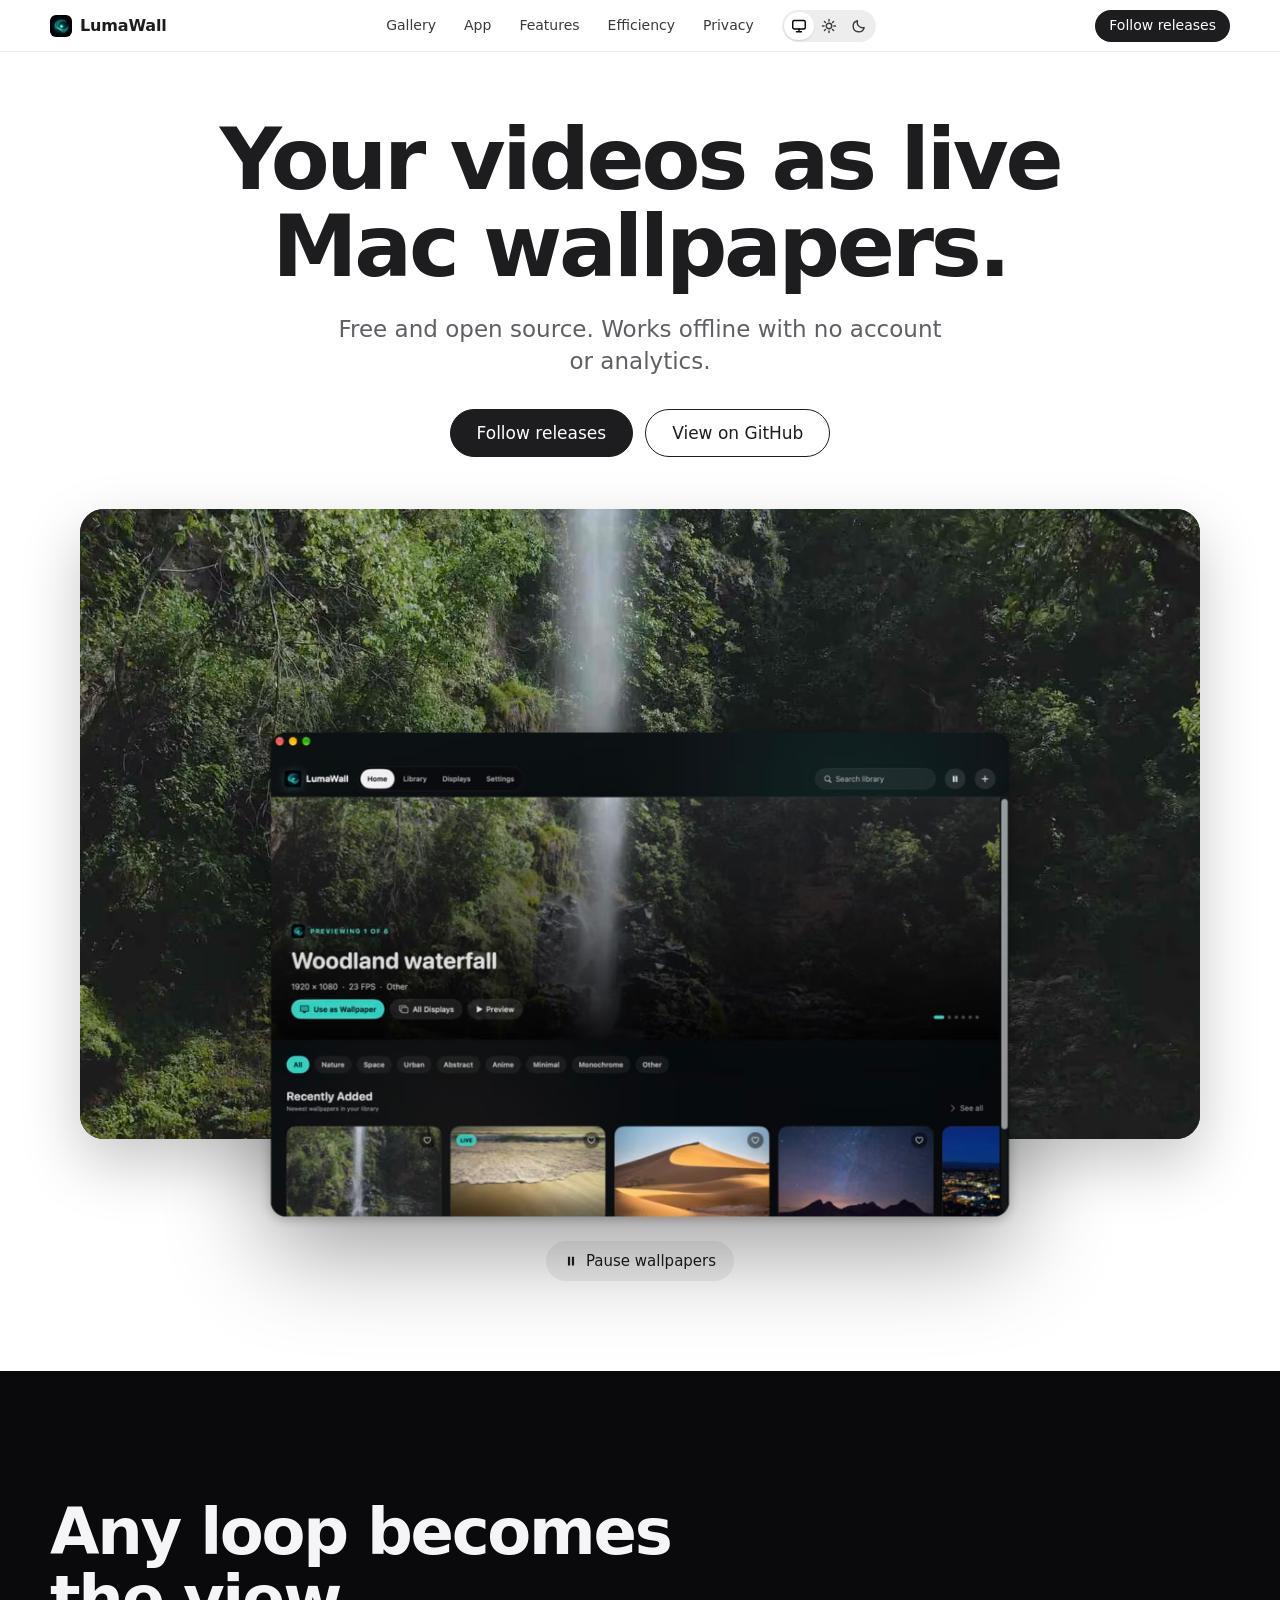
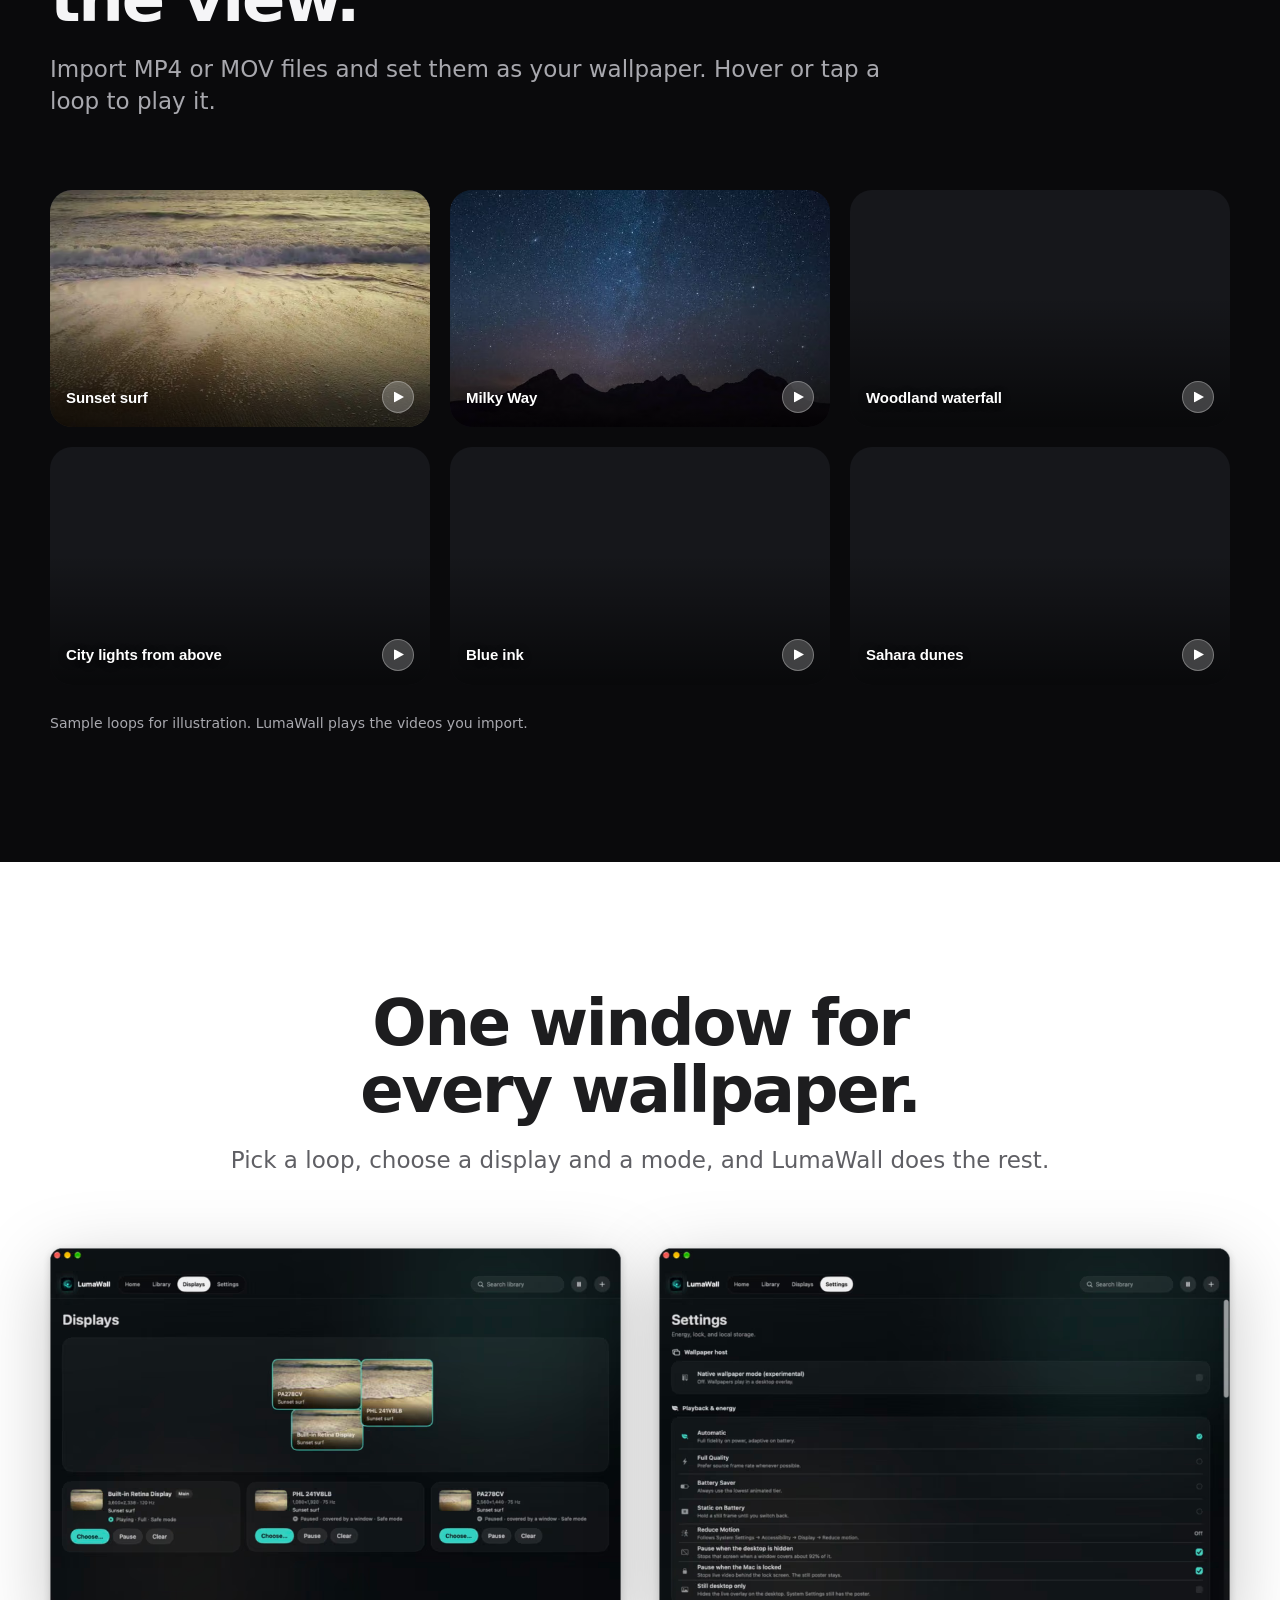
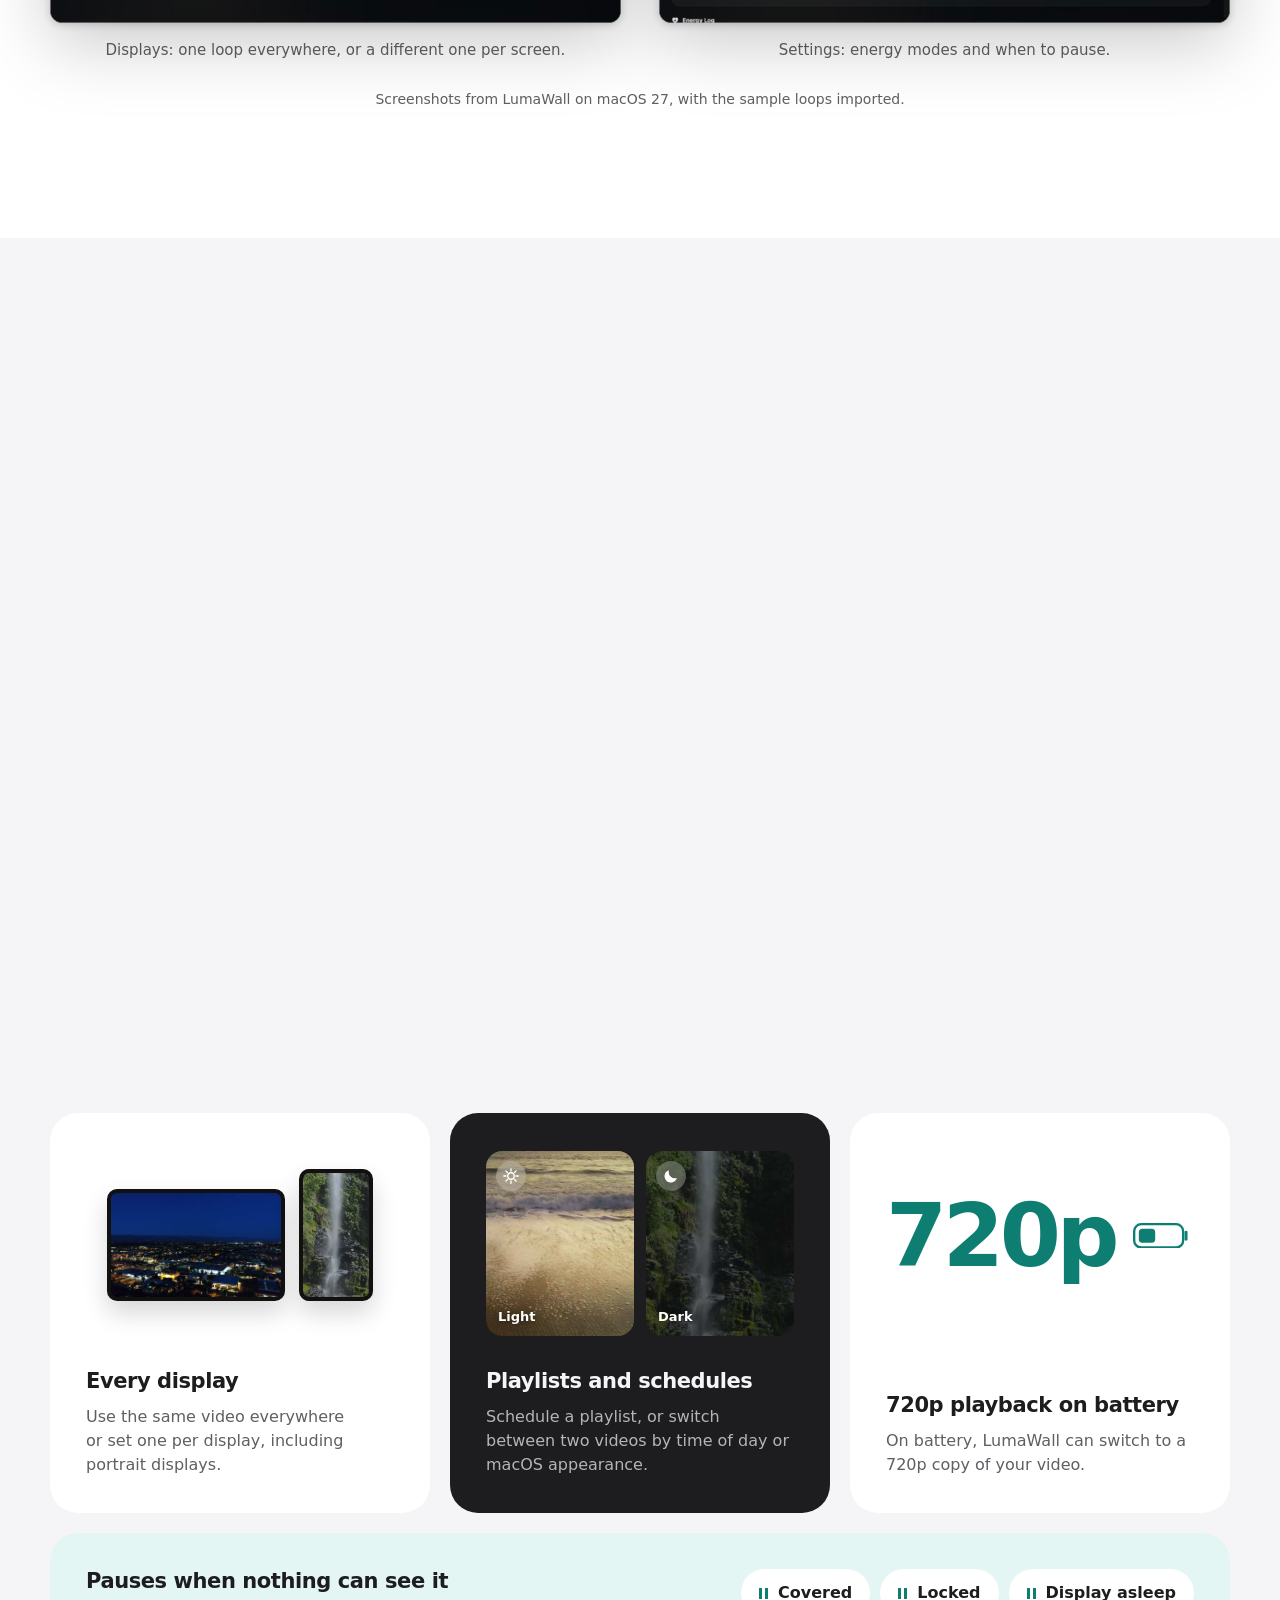
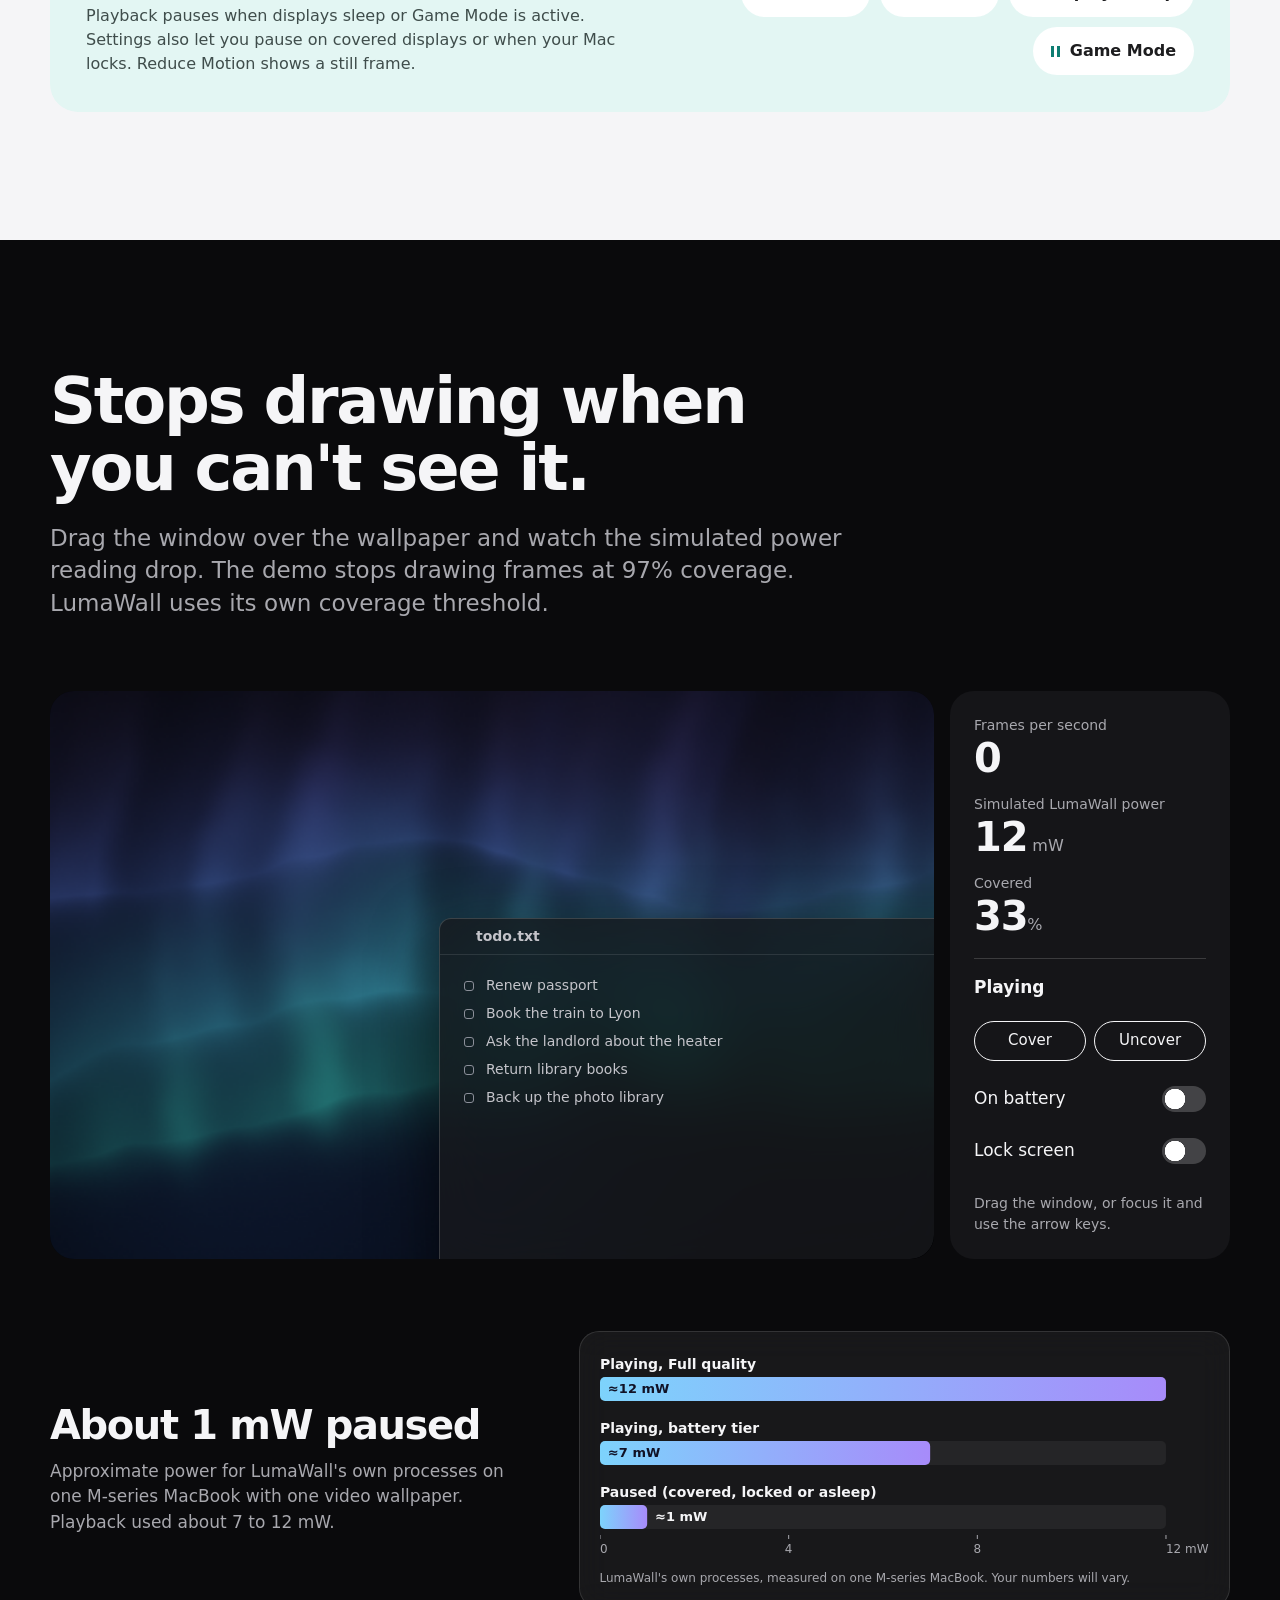
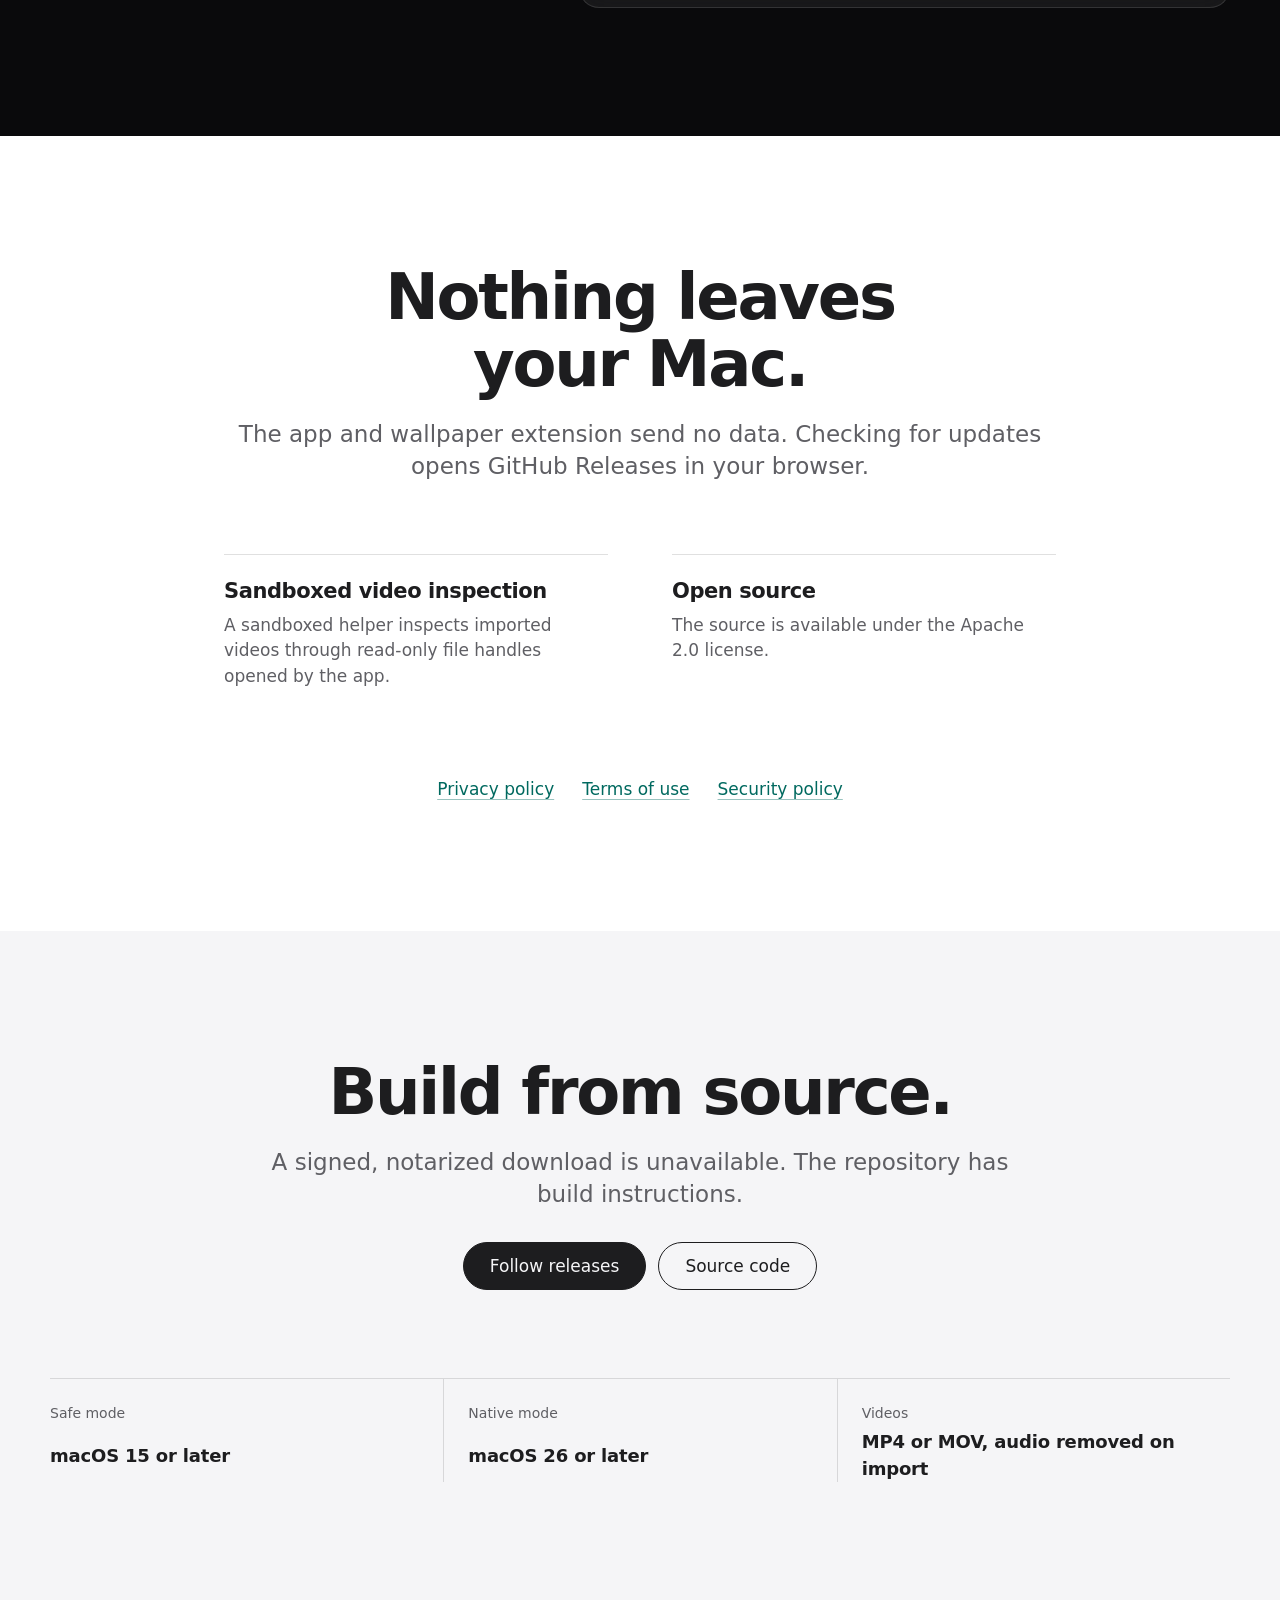
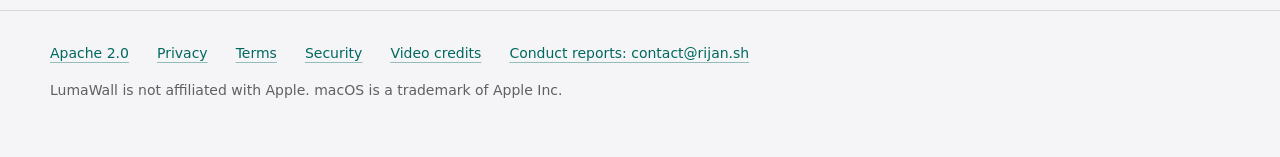
==== commit 19f2a37f: "feat(site): show real app screenshots instead of drawn mockups The hero drew a MacBook and a portrai" ====
--- a/site/index.html
+++ b/site/index.html
@@ -84,47 +84,15 @@
         </div>
 
         <div class="rig-wrap">
-          <div class="rig" role="img" aria-label="A MacBook and a portrait display, both playing video wallpapers">
-            <div class="mac">
-              <div class="mac-lid">
-                <div class="mac-screen" data-cycle="5200">
-                  <picture class="poster"><source type="image/avif" srcset="media/wall-3-800.avif 800w, media/wall-3-1600.avif 1600w" sizes="(min-width: 1200px) 760px, 68vw" /><source type="image/webp" srcset="media/wall-3-800.webp 800w, media/wall-3-1600.webp 1600w" sizes="(min-width: 1200px) 760px, 68vw" /><img src="media/wall-3-800.jpg" srcset="media/wall-3-800.jpg 800w, media/wall-3-1600.jpg 1600w" sizes="(min-width: 1200px) 760px, 68vw" width="1600" height="900" alt="" decoding="async" fetchpriority="high" /></picture>
+          <figure class="shot" role="img" aria-label="The LumaWall window over a Mac desktop that is playing a video wallpaper">
+            <div class="shot-desktop" data-cycle="5200">
+                  <picture class="poster"><source type="image/avif" srcset="media/wall-3-800.avif 800w, media/wall-3-1600.avif 1600w" sizes="(min-width: 1200px) 1080px, 96vw" /><source type="image/webp" srcset="media/wall-3-800.webp 800w, media/wall-3-1600.webp 1600w" sizes="(min-width: 1200px) 1080px, 96vw" /><img src="media/wall-3-800.jpg" srcset="media/wall-3-800.jpg 800w, media/wall-3-1600.jpg 1600w" sizes="(min-width: 1200px) 1080px, 96vw" width="1600" height="900" alt="" decoding="async" fetchpriority="high" /></picture>
                   <video class="layer on" data-layer data-src="media/wall-3.mp4" muted loop playsinline preload="none" disablepictureinpicture disableremoteplayback aria-hidden="true" tabindex="-1" ></video>
                   <video class="layer" data-layer data-src="media/wall-2.mp4" muted loop playsinline preload="none" disablepictureinpicture disableremoteplayback aria-hidden="true" tabindex="-1" ></video>
                   <video class="layer" data-layer data-src="media/wall-1.mp4" muted loop playsinline preload="none" disablepictureinpicture disableremoteplayback aria-hidden="true" tabindex="-1" ></video>
-                  <div class="osbar" aria-hidden="true">
-                    <img src="icon.png" alt="" width="64" height="64" />
-                    <b>LumaWall</b><span>File</span><span>Edit</span><span>View</span><span>Window</span>
-                    <i class="osbar-gap"></i>
-                    <span class="osbar-clock">Fri 9:41</span>
-                  </div>
-                  <div class="notch" aria-hidden="true"></div>
-                  <div class="dock" aria-hidden="true">
-                    <i></i><i></i>
-                    <i></i><img src="icon.png" alt="" width="64" height="64" />
-                    <i></i><i></i>
-                    <i></i>
-                  </div>
-                </div>
-              </div>
-              <div class="mac-base"></div>
-            </div>
-
-            <div class="display">
-              <div class="display-frame">
-                <div class="display-screen" data-cycle="5200">
-                  <picture class="poster"><source type="image/avif" srcset="media/wall-portrait-360.avif 360w, media/wall-portrait-720.avif 720w" sizes="(min-width: 1200px) 210px, 20vw" /><source type="image/webp" srcset="media/wall-portrait-360.webp 360w, media/wall-portrait-720.webp 720w" sizes="(min-width: 1200px) 210px, 20vw" /><img src="media/wall-portrait-360.jpg" srcset="media/wall-portrait-360.jpg 360w, media/wall-portrait-720.jpg 720w" sizes="(min-width: 1200px) 210px, 20vw" width="720" height="1280" alt="" decoding="async" /></picture>
-                  <video class="layer on" data-layer data-src="media/wall-portrait.mp4" muted loop playsinline preload="none" disablepictureinpicture disableremoteplayback aria-hidden="true" tabindex="-1" ></video>
-                  <video class="layer" data-layer data-src="media/wall-2.mp4" muted loop playsinline preload="none" disablepictureinpicture disableremoteplayback aria-hidden="true" tabindex="-1" ></video>
-                  <div class="osbar" aria-hidden="true">
-                    <i class="osbar-gap"></i><span class="osbar-clock">Fri 9:41</span>
-                  </div>
-                </div>
-              </div>
-              <div class="display-neck"></div>
-              <div class="display-foot"></div>
-            </div>
-          </div>
+            </div>
+            <picture class="shot-window"><source type="image/avif" srcset="media/app-home-800.avif 800w, media/app-home-1324.avif 1324w" sizes="(min-width: 1200px) 720px, 66vw" /><source type="image/webp" srcset="media/app-home-800.webp 800w, media/app-home-1324.webp 1324w" sizes="(min-width: 1200px) 720px, 66vw" /><img src="media/app-home-800.jpg" srcset="media/app-home-800.jpg 800w, media/app-home-1324.jpg 1324w" sizes="(min-width: 1200px) 720px, 66vw" width="1324" height="869" alt="" decoding="async" /></picture>
+          </figure>
           <button type="button" class="pill" data-hero-pause aria-pressed="false">
             <svg viewBox="0 0 16 16" width="14" height="14" aria-hidden="true"><path d="M4.5 3h2.5v10H4.5zM9 3h2.5v10H9z" fill="currentColor" /></svg>
             <span data-label>Pause wallpapers</span>
@@ -192,41 +160,17 @@
             <h2 id="app-title">One window for every wallpaper.</h2>
             <p>Pick a loop, choose a display and a mode, and LumaWall does the rest.</p>
           </header>
-          <figure class="stage-app" data-reveal>
-            <div class="desk" aria-hidden="true"></div>
-            <div class="appwin" role="img" aria-label="Illustration of the LumaWall window with a sidebar, a preview of the playing wallpaper and a library of loops">
-              <div class="appwin-bar"><span class="lights"><i></i><i></i><i></i></span></div>
-              <div class="appwin-body">
-                <ul class="side">
-                  <li class="on"><svg viewBox="0 0 20 20" aria-hidden="true"><path d="M3 9.5 10 3.5l7 6V17h-4.5v-4.5h-5V17H3z" /></svg><span>Home</span></li>
-                  <li><svg viewBox="0 0 20 20" aria-hidden="true"><path d="M3 4h6v6H3zM11 4h6v6h-6zM3 12h6v4H3zM11 12h6v4h-6z" /></svg><span>Library</span></li>
-                  <li><svg viewBox="0 0 20 20" aria-hidden="true"><path d="M2.5 4h15v9.5h-15zM7 16h6v1.5H7z" /></svg><span>Displays</span></li>
-                  <li><svg viewBox="0 0 20 20" aria-hidden="true"><path d="M10 6.5a3.5 3.5 0 1 0 0 7 3.5 3.5 0 0 0 0-7zM8.8 2h2.4l.4 2.1 1.6.9 2-.8 1.2 2.1-1.6 1.4v1.8l1.6 1.4-1.2 2.1-2-.8-1.6.9-.4 2.1H8.8l-.4-2.1-1.6-.9-2 .8-1.2-2.1L5.2 10V8.2L3.6 6.8l1.2-2.1 2 .8 1.6-.9z" fill-rule="evenodd" /></svg><span>Settings</span></li>
-                </ul>
-                <div class="main">
-                  <div class="preview">
-                    <picture class="poster"><source type="image/avif" srcset="media/wall-1-800.avif 800w, media/wall-1-1600.avif 1600w" sizes="(min-width: 900px) 520px, 90vw" /><source type="image/webp" srcset="media/wall-1-800.webp 800w, media/wall-1-1600.webp 1600w" sizes="(min-width: 900px) 520px, 90vw" /><img src="media/wall-1-800.jpg" srcset="media/wall-1-800.jpg 800w, media/wall-1-1600.jpg 1600w" sizes="(min-width: 900px) 520px, 90vw" width="1600" height="900" alt="" decoding="async" loading="lazy" /></picture>
-                    <video data-autoplay data-src="media/wall-1.mp4" muted loop playsinline preload="none" disablepictureinpicture disableremoteplayback aria-hidden="true" tabindex="-1" ></video>
-                    <div class="preview-meta">
-                      <span class="eyebrow">Now playing</span>
-                      <strong>Sunset surf</strong>
-                    </div>
-                    <span class="chip">Safe mode</span>
-                  </div>
-                  <h3 class="main-title">Library</h3>
-                  <ul class="thumbs">
-                  <li><img src="media/wall-2-800.jpg" alt="" loading="lazy" width="1600" height="900" /><span>Milky Way</span></li>
-                  <li><img src="media/wall-3-800.jpg" alt="" loading="lazy" width="1600" height="900" /><span>Woodland waterfall</span></li>
-                  <li><img src="media/wall-4-800.jpg" alt="" loading="lazy" width="1600" height="900" /><span>City lights from above</span></li>
-                  <li><img src="media/wall-5-800.jpg" alt="" loading="lazy" width="1600" height="900" /><span>Blue ink</span></li>
-                  <li><img src="media/wall-6-800.jpg" alt="" loading="lazy" width="1600" height="900" /><span>Sahara dunes</span></li>
-                  <li><img src="media/wall-1-800.jpg" alt="" loading="lazy" width="1600" height="900" /><span>Sunset surf</span></li>
-                  </ul>
-                </div>
-              </div>
-            </div>
-            <figcaption>An illustration of the app, not a screenshot.</figcaption>
-          </figure>
+          <div class="shots" data-reveal>
+            <figure>
+              <picture><source type="image/avif" srcset="media/app-displays-800.avif 800w, media/app-displays-1324.avif 1324w" sizes="(min-width: 1100px) 520px, (min-width: 761px) 46vw, 92vw" /><source type="image/webp" srcset="media/app-displays-800.webp 800w, media/app-displays-1324.webp 1324w" sizes="(min-width: 1100px) 520px, (min-width: 761px) 46vw, 92vw" /><img src="media/app-displays-800.jpg" srcset="media/app-displays-800.jpg 800w, media/app-displays-1324.jpg 1324w" sizes="(min-width: 1100px) 520px, (min-width: 761px) 46vw, 92vw" width="1324" height="869" alt="The Displays page: three connected displays, each playing the Sunset surf loop, with Choose, Pause and Clear buttons" decoding="async" loading="lazy" /></picture>
+              <figcaption>Displays: one loop everywhere, or a different one per screen.</figcaption>
+            </figure>
+            <figure>
+              <picture><source type="image/avif" srcset="media/app-settings-800.avif 800w, media/app-settings-1324.avif 1324w" sizes="(min-width: 1100px) 520px, (min-width: 761px) 46vw, 92vw" /><source type="image/webp" srcset="media/app-settings-800.webp 800w, media/app-settings-1324.webp 1324w" sizes="(min-width: 1100px) 520px, (min-width: 761px) 46vw, 92vw" /><img src="media/app-settings-800.jpg" srcset="media/app-settings-800.jpg 800w, media/app-settings-1324.jpg 1324w" sizes="(min-width: 1100px) 520px, (min-width: 761px) 46vw, 92vw" width="1324" height="869" alt="The Settings page: Native wallpaper mode, energy modes and pause rules" decoding="async" loading="lazy" /></picture>
+              <figcaption>Settings: energy modes and when to pause.</figcaption>
+            </figure>
+          </div>
+          <p class="note center">Screenshots from LumaWall on macOS 27, with the sample loops imported.</p>
         </div>
       </section>
 
--- a/site/styles.css
+++ b/site/styles.css
@@ -272,6 +272,7 @@
 
 .nav-inner ul {
   display: flex;
+  align-items: center;
   gap: 28px;
   margin-inline: auto;
 }
@@ -679,6 +680,7 @@
     position: fixed;
     inset: var(--nav) 0 auto;
     flex-direction: column;
+    align-items: stretch;
     gap: 0;
     max-height: calc(100dvh - var(--nav));
     overflow-y: auto;
--- a/site/css/hero.css
+++ b/site/css/hero.css
@@ -33,28 +33,42 @@
   justify-content: center;
 }
 
-/* The desk: a MacBook and a portrait display, drawn with CSS and sized in container units. */
+/* The hero: a real LumaWall window over a desktop playing the sample loops. */
 
 .rig-wrap {
   width: min(1120px, 100% - 2 * var(--gutter) + 40px);
   margin: clamp(32px, 4vw, 52px) auto 0;
 }
 
-.rig {
+.shot {
   position: relative;
-  aspect-ratio: 2 / 1;
-  container-type: inline-size;
-  isolation: isolate;
+  margin: 0;
+  padding-bottom: 7%;
 }
 
-.rig::before {
-  content: "";
+.shot-desktop {
+  position: relative;
+  aspect-ratio: 16 / 9;
+  overflow: hidden;
+  border-radius: clamp(14px, 2vw, 24px);
+  background: #16171b;
+  box-shadow: 0 24px 60px rgb(0 0 0 / 0.22);
+}
+
+.shot-window {
   position: absolute;
-  inset: auto 0 0 1cqw;
-  z-index: -1;
-  height: 3.4cqw;
-  background: radial-gradient(closest-side, rgb(0 0 0 / 0.3), transparent);
-  filter: blur(6px);
+  bottom: 0;
+  left: 50%;
+  display: block;
+  width: 66%;
+  transform: translateX(-50%);
+  filter: drop-shadow(0 2px 6px rgb(0 0 0 / 0.25)) drop-shadow(0 30px 50px rgb(0 0 0 / 0.4));
+}
+
+.shot-window img {
+  display: block;
+  width: 100%;
+  height: auto;
 }
 
 /* The poster is a real image so it can load first; the clip fades in over it. */
@@ -84,228 +98,6 @@
 
 .layer.on {
   opacity: 1;
-}
-
-.mac {
-  position: absolute;
-  bottom: 2cqw;
-  left: 3cqw;
-  width: 68cqw;
-}
-
-.mac-lid {
-  padding: 0.9cqw 0.9cqw 0.5cqw;
-  border-radius: 2cqw 2cqw 0.3cqw 0.3cqw;
-  background: #0a0a0c;
-  box-shadow:
-    inset 0 0 0 0.14cqw #55565c,
-    0 1cqw 3cqw rgb(0 0 0 / 0.18);
-}
-
-.mac-screen,
-.display-screen {
-  position: relative;
-  overflow: hidden;
-  background: #16171b;
-  container-type: inline-size;
-}
-
-.mac-screen {
-  aspect-ratio: 16 / 10;
-  border-radius: 1.2cqw 1.2cqw 0 0;
-}
-
-.mac-screen::after,
-.display-screen::after {
-  content: "";
-  position: absolute;
-  inset: 0;
-  background: linear-gradient(115deg, rgb(255 255 255 / 0.14), transparent 34%);
-  pointer-events: none;
-}
-
-.mac-base {
-  position: relative;
-  width: calc(100% + 6cqw);
-  height: 1.5cqw;
-  margin-left: -3cqw;
-  border-radius: 0 0 2.4cqw 2.4cqw / 0 0 1.4cqw 1.4cqw;
-  background: linear-gradient(#e6e7ea, #b9bac0);
-  box-shadow: 0 0.4cqw 1.4cqw rgb(0 0 0 / 0.22);
-}
-
-.mac-base::before {
-  content: "";
-  position: absolute;
-  top: 0;
-  left: 50%;
-  width: 11cqw;
-  height: 0.55cqw;
-  border-radius: 0 0 1cqw 1cqw;
-  background: #a2a3a9;
-  transform: translateX(-50%);
-}
-
-/* The menu bar and Dock are sized from their own screen. */
-
-.osbar {
-  position: absolute;
-  inset: 0 0 auto;
-  z-index: 1;
-  display: flex;
-  align-items: center;
-  gap: 2.2cqw;
-  height: var(--bar, 3cqw);
-  padding: 0 1.6cqw;
-  background: rgb(255 255 255 / 0.2);
-  color: #fff;
-  font-size: calc(var(--bar, 3cqw) * 0.46);
-  line-height: 1;
-  white-space: nowrap;
-  -webkit-backdrop-filter: blur(12px) saturate(1.5);
-  backdrop-filter: blur(12px) saturate(1.5);
-  text-shadow: 0 0 3px rgb(0 0 0 / 0.35);
-}
-
-.osbar img {
-  width: calc(var(--bar, 3cqw) * 0.62);
-  height: calc(var(--bar, 3cqw) * 0.62);
-  margin-right: -1cqw;
-  border-radius: 22%;
-}
-
-.osbar b {
-  font-weight: 700;
-}
-
-.osbar-gap {
-  flex: 1;
-}
-
-.notch {
-  position: absolute;
-  top: 0;
-  left: 50%;
-  z-index: 2;
-  width: 10cqw;
-  height: 3cqw;
-  border-radius: 0 0 1.3cqw 1.3cqw;
-  background: #000;
-  transform: translateX(-50%);
-}
-
-.dock {
-  position: absolute;
-  bottom: 1.3cqw;
-  left: 50%;
-  z-index: 1;
-  display: flex;
-  gap: 0.7cqw;
-  padding: 0.7cqw;
-  border: 0.1cqw solid rgb(255 255 255 / 0.32);
-  border-radius: 2cqw;
-  background: rgb(255 255 255 / 0.24);
-  transform: translateX(-50%);
-  -webkit-backdrop-filter: blur(16px) saturate(1.6);
-  backdrop-filter: blur(16px) saturate(1.6);
-}
-
-.dock i,
-.dock img {
-  display: block;
-  width: 4.6cqw;
-  height: 4.6cqw;
-  border-radius: 1.2cqw;
-  background: linear-gradient(var(--a), var(--b));
-  box-shadow: inset 0 0 0 0.08cqw rgb(255 255 255 / 0.28);
-}
-
-.dock :nth-child(1) {
-  --a: #6fd3ff;
-  --b: #2f7dff;
-}
-
-.dock :nth-child(2) {
-  --a: #8af0a8;
-  --b: #1ea34f;
-}
-
-.dock :nth-child(3) {
-  --a: #ffd36f;
-  --b: #ff8a1f;
-}
-
-.dock :nth-child(5) {
-  --a: #ff9ab8;
-  --b: #e23b6c;
-}
-
-.dock :nth-child(6) {
-  --a: #c9b6ff;
-  --b: #7a4dff;
-}
-
-.dock :nth-child(7) {
-  --a: #e4e6ea;
-  --b: #9aa0aa;
-}
-
-.dock img {
-  background: none;
-  box-shadow: none;
-}
-
-/* The portrait display. */
-
-.display {
-  position: absolute;
-  right: 0;
-  bottom: 2cqw;
-  width: 22cqw;
-}
-
-.display-frame {
-  padding: 0.7cqw;
-  border-radius: 1.5cqw;
-  background: #0a0a0c;
-  box-shadow:
-    inset 0 0 0 0.14cqw #55565c,
-    0 1cqw 3cqw rgb(0 0 0 / 0.18);
-}
-
-.display-screen {
-  --bar: 7cqw;
-  aspect-ratio: 9 / 16;
-  border-radius: 0.9cqw;
-}
-
-.display-screen .osbar {
-  padding: 0 3cqw;
-}
-
-.display-neck {
-  width: 4cqw;
-  height: 5cqw;
-  margin: -0.2cqw auto 0;
-  background: linear-gradient(90deg, #b3b4ba, #e9eaed 45%, #a9aab0);
-  clip-path: polygon(8% 0, 92% 0, 100% 100%, 0 100%);
-}
-
-.display-foot {
-  width: 11cqw;
-  height: 0.9cqw;
-  margin: 0 auto;
-  border-radius: 1cqw 1cqw 0.4cqw 0.4cqw;
-  background: linear-gradient(#e6e7ea, #adaeb4);
-  box-shadow: 0 0.4cqw 1cqw rgb(0 0 0 / 0.2);
-}
-
-@container (max-width: 380px) {
-  .osbar span,
-  .osbar b,
-  .osbar img {
-    display: none;
-  }
 }
 
 .pill {
--- a/site/css/app.css
+++ b/site/css/app.css
@@ -1,240 +1,33 @@
-.stage-app {
-  position: relative;
-  container-type: inline-size;
-  padding: clamp(20px, 6cqw, 80px) clamp(14px, 7cqw, 96px);
+.shots {
+  display: grid;
+  grid-template-columns: repeat(2, minmax(0, 1fr));
+  gap: clamp(20px, 3vw, 40px);
 }
 
-.desk {
-  position: absolute;
-  inset: 0;
-  z-index: 0;
-  border-radius: clamp(20px, 3vw, 36px);
-  background: #3a2c5a url("../media/wall-3-800.jpg") center / cover;
-  background-image: image-set(url("../media/wall-3-800.avif") type("image/avif"), url("../media/wall-3-800.jpg") type("image/jpeg"));
+.shots figure {
+  margin: 0;
 }
 
-.appwin {
-  position: relative;
-  z-index: 1;
-  max-width: 1000px;
-  margin: 0 auto;
-  border: 1px solid rgb(255 255 255 / 0.14);
-  border-radius: 16px;
-  background: rgb(24 24 28 / 0.9);
-  color: #f5f5f7;
-  overflow: hidden;
-  box-shadow:
-    0 2px 6px rgb(0 0 0 / 0.2),
-    0 40px 90px rgb(0 0 0 / 0.45);
-  -webkit-backdrop-filter: blur(30px) saturate(1.6);
-  backdrop-filter: blur(30px) saturate(1.6);
-}
-
-.appwin-bar {
-  height: 40px;
-  padding: 14px 16px 0;
-}
-
-.lights {
-  display: flex;
-  gap: 8px;
-}
-
-.lights i {
-  width: 12px;
-  height: 12px;
-  border-radius: 50%;
-  background: #ff5f57;
-}
-
-.lights i:nth-child(2) {
-  background: #febc2e;
-}
-
-.lights i:nth-child(3) {
-  background: #28c840;
-}
-
-.appwin-body {
-  display: grid;
-  grid-template-columns: 188px minmax(0, 1fr);
-  gap: 8px;
-  padding: 0 8px 8px;
-}
-
-.side {
-  display: grid;
-  align-content: start;
-  gap: 2px;
-  padding: 4px 4px 0 8px;
-  font-size: 0.9375rem;
-}
-
-.side li {
-  display: flex;
-  align-items: center;
-  gap: 10px;
-  height: 36px;
-  padding: 0 10px;
-  border-radius: 8px;
-  color: #c4c4ca;
-}
-
-.side li.on {
-  background: rgb(255 255 255 / 0.1);
-  color: #fff;
-}
-
-.side svg {
-  flex: none;
-  width: 18px;
-  height: 18px;
-  fill: currentColor;
-}
-
-.side li.on svg {
-  fill: var(--accent);
-}
-
-.main {
-  min-width: 0;
-  padding: 4px 12px 14px 8px;
-}
-
-.preview {
-  position: relative;
-  aspect-ratio: 21 / 9;
-  border-radius: 12px;
-  overflow: hidden;
-  background: #16171b;
-}
-
-.preview video,
-.preview .poster {
-  position: absolute;
-  inset: 0;
-  width: 100%;
-  height: 100%;
-  object-fit: cover;
-}
-
-.preview::after {
-  content: "";
-  position: absolute;
-  inset: 40% 0 0;
-  background: linear-gradient(transparent, rgb(0 0 0 / 0.65));
-}
-
-.preview-meta {
-  position: absolute;
-  inset: auto 16px 14px;
-  z-index: 1;
-  display: grid;
-  gap: 2px;
-}
-
-.preview-meta strong {
-  font-size: 1.25rem;
-  letter-spacing: -0.02em;
-}
-
-.eyebrow {
-  color: rgb(255 255 255 / 0.85);
-  font-size: 0.75rem;
-  letter-spacing: 0.04em;
-  text-transform: uppercase;
-}
-
-.chip {
-  position: absolute;
-  top: 12px;
-  right: 12px;
-  z-index: 1;
-  padding: 6px 12px;
-  border: 1px solid rgb(255 255 255 / 0.25);
-  border-radius: 999px;
-  background: rgb(0 0 0 / 0.35);
-  color: #fff;
-  font-size: 0.8125rem;
-  font-weight: 500;
-  -webkit-backdrop-filter: blur(12px);
-  backdrop-filter: blur(12px);
-}
-
-.main-title {
-  margin: 20px 0 10px;
-  font-size: 1rem;
-  font-weight: 650;
-}
-
-.thumbs {
-  display: grid;
-  grid-template-columns: repeat(3, minmax(0, 1fr));
-  gap: 12px;
-}
-
-.thumbs img {
+.shots img {
   display: block;
   width: 100%;
   height: auto;
-  aspect-ratio: 16 / 9;
-  border-radius: 8px;
-  object-fit: cover;
+  filter: drop-shadow(0 2px 4px rgb(0 0 0 / 0.18)) drop-shadow(0 18px 36px rgb(0 0 0 / 0.22));
 }
 
-.thumbs li:first-child img {
-  outline: 2px solid var(--accent);
-  outline-offset: 2px;
+.shots figcaption {
+  margin-top: 16px;
+  color: var(--ink-2);
+  font-size: 0.9375rem;
+  text-align: center;
 }
 
-.thumbs span {
-  display: block;
-  margin-top: 6px;
-  color: #c4c4ca;
-  font-size: 0.8125rem;
+.note.center {
+  text-align: center;
 }
 
-.stage-app figcaption {
-  position: relative;
-  z-index: 1;
-  margin-top: 20px;
-  color: rgb(255 255 255 / 0.92);
-  font-size: 0.875rem;
-  text-align: center;
-  text-shadow: 0 1px 6px rgb(0 0 0 / 0.5);
-}
-
-@container (max-width: 700px) {
-  .appwin-body {
-    grid-template-columns: 44px minmax(0, 1fr);
-  }
-
-  .side {
-    padding-inline: 0;
-  }
-
-  .side li {
-    justify-content: center;
-    padding: 0;
-  }
-
-  .side span {
-    display: none;
-  }
-
-  .main {
-    padding-right: 6px;
-  }
-
-  .thumbs {
-    gap: 8px;
-  }
-
-  .thumbs span {
-    display: none;
-  }
-
-  .preview {
-    aspect-ratio: 16 / 9;
+@media (max-width: 760px) {
+  .shots {
+    grid-template-columns: minmax(0, 1fr);
   }
 }
